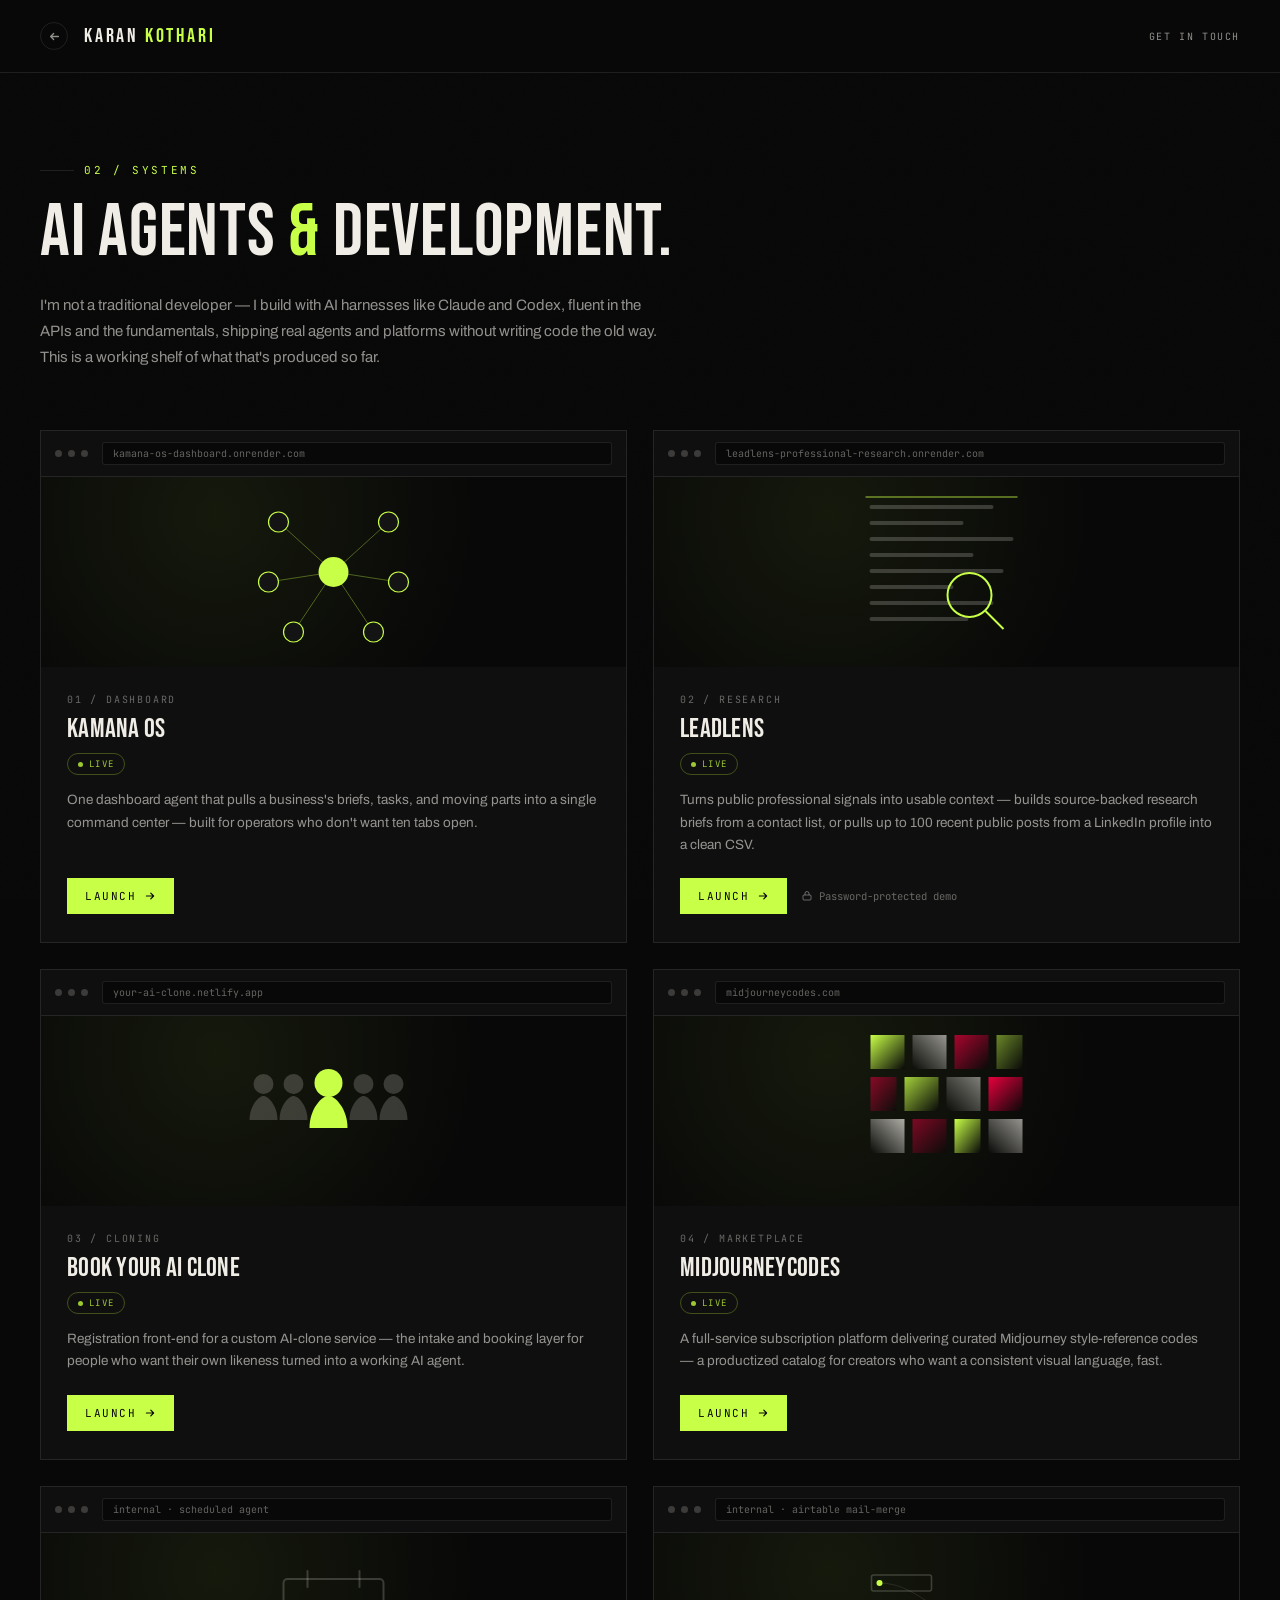
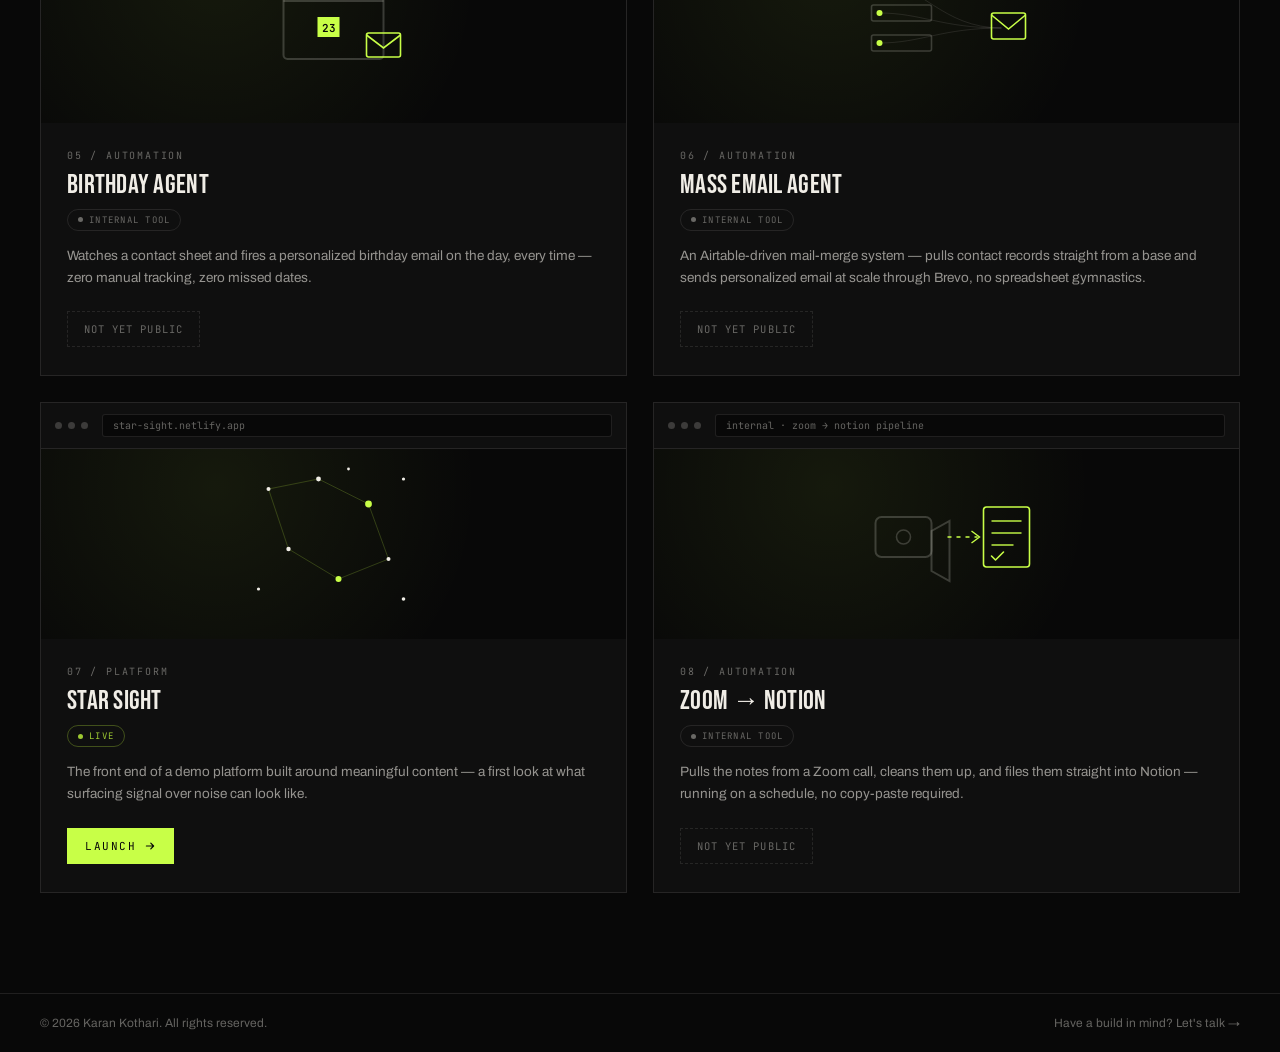
==== ai/index.html @ 86eae838 "Update site Aug 23 2026 20:18" ====
<!DOCTYPE html>
<html lang="en">
<head>
<meta charset="UTF-8" />
<meta name="viewport" content="width=device-width, initial-scale=1.0" />
<title>AI Agents &amp; Development — Karan Kothari</title>
<meta name="description" content="Agents, automations, and platforms built with AI harnesses — Kamana, LeadLens, Star Sight, and more." />
<link rel="preconnect" href="https://fonts.googleapis.com" />
<link rel="preconnect" href="https://fonts.gstatic.com" crossorigin />
<link href="https://fonts.googleapis.com/css2?family=Bebas+Neue&family=Archivo:ital,wght@0,300;0,400;0,500;0,600;0,700;0,900;1,300&family=JetBrains+Mono:wght@400;500&display=swap" rel="stylesheet" />
<style>
  *, *::before, *::after { margin: 0; padding: 0; box-sizing: border-box; }
  :root {
    --black: #080808; --black-2: #0f0f0f; --black-3: #141414;
    --lime: #C8FF47; --lime-dk: #9DC832; --red: #E8003D;
    --white: #F0EDE6; --white-60: rgba(240,237,230,0.60); --white-40: rgba(240,237,230,0.40);
    --white-20: rgba(240,237,230,0.20); --border: rgba(240,237,230,0.10);
    --disp: 'Bebas Neue', sans-serif; --body: 'Archivo', sans-serif; --mono: 'JetBrains Mono', monospace;
  }
  html { background: var(--black); scroll-behavior: smooth; overflow-x: hidden; }
  body { background: var(--black); color: var(--white); font-family: var(--body); }
  body::before {
    content: ''; position: fixed; inset: 0; z-index: 1; pointer-events: none;
    opacity: .025; mix-blend-mode: overlay;
    background-image: url("data:image/svg+xml,%3Csvg xmlns='http://www.w3.org/2000/svg' width='300' height='300'%3E%3Cfilter id='n'%3E%3CfeTurbulence type='fractalNoise' baseFrequency='0.75' numOctaves='4' stitchTiles='stitch'/%3E%3C/filter%3E%3Crect width='300' height='300' filter='url(%23n)'/%3E%3C/svg%3E");
    background-size: 200px 200px;
  }

  /* ── HEADER ─────────────────────────────────── */
  header {
    position: sticky; top: 0; z-index: 50;
    display: flex; align-items: center; justify-content: space-between;
    padding: 22px 40px; border-bottom: 1px solid var(--border);
    background: rgba(8,8,8,.88); backdrop-filter: blur(16px);
  }
  .nav-brand-group { display: flex; align-items: center; gap: 16px; }
  .nav-back {
    display: flex; align-items: center; justify-content: center;
    width: 28px; height: 28px; border-radius: 50%;
    color: var(--white-60); border: 1px solid var(--border);
    text-decoration: none; transition: color .2s, border-color .2s;
  }
  .nav-back:hover { color: var(--lime); border-color: var(--lime); }
  .logo { font-family: var(--disp); font-size: 20px; letter-spacing: .14em; color: var(--white); text-decoration: none; }
  .logo span { color: var(--lime); }
  .hdr-cta {
    font-family: var(--mono); font-size: 10px; letter-spacing: .16em; text-transform: uppercase;
    color: var(--white-60); text-decoration: none; transition: color .2s;
  }
  .hdr-cta:hover { color: var(--lime); }

  /* ── PAGE HERO ──────────────────────────────── */
  .page-hero { position: relative; z-index: 5; padding: 90px 40px 60px; max-width: 900px; }
  .eyebrow {
    font-family: var(--mono); font-size: 11px; letter-spacing: .24em; text-transform: uppercase;
    color: var(--lime); margin-bottom: 20px; display: flex; align-items: center; gap: 10px;
  }
  .eyebrow::before { content: ''; width: 34px; height: 1px; background: var(--border); }
  .page-hero h1 {
    font-family: var(--disp); font-weight: 400;
    font-size: clamp(38px, 6vw, 74px); letter-spacing: .01em; line-height: .98; margin-bottom: 22px;
  }
  .page-hero h1 span { color: var(--lime); }
  .page-hero p { font-size: 15px; line-height: 1.75; color: var(--white-60); max-width: 620px; }

  /* ── GRID ───────────────────────────────────── */
  .grid-wrap { position: relative; z-index: 5; padding: 0 40px 100px; }
  .grid {
    display: grid; grid-template-columns: repeat(2, 1fr); gap: 26px;
    max-width: 1280px; margin: 0 auto;
  }
  @media (max-width: 900px) { .grid { grid-template-columns: 1fr; } .page-hero, .grid-wrap { padding-left: 22px; padding-right: 22px; } header { padding: 20px 22px; } }

  .card {
    background: var(--black-2); border: 1px solid var(--border);
    display: flex; flex-direction: column;
    transition: border-color .3s ease, transform .3s ease;
  }
  .card:hover { border-color: rgba(200,255,71,.35); transform: translateY(-3px); }

  /* device frame */
  .frame-bar {
    display: flex; align-items: center; gap: 14px;
    padding: 11px 14px; border-bottom: 1px solid var(--border);
  }
  .frame-dots { display: flex; gap: 6px; }
  .frame-dots span { width: 7px; height: 7px; border-radius: 50%; background: var(--white-20); }
  .frame-url {
    flex: 1; font-family: var(--mono); font-size: 10px; color: var(--white-40);
    background: var(--black); border: 1px solid var(--border); border-radius: 3px;
    padding: 4px 10px; overflow: hidden; text-overflow: ellipsis; white-space: nowrap;
  }
  .demo {
    position: relative; height: 190px; overflow: hidden;
    background: radial-gradient(circle at 30% 20%, rgba(200,255,71,.07), transparent 60%), var(--black);
  }
  .demo svg { position: absolute; inset: 0; width: 100%; height: 100%; }

  .card-body { padding: 26px 26px 28px; display: flex; flex-direction: column; flex: 1; }
  .card-idx { font-family: var(--mono); font-size: 10px; letter-spacing: .18em; color: var(--white-40); margin-bottom: 10px; }
  .card-title { font-family: var(--disp); font-size: 27px; letter-spacing: .01em; margin-bottom: 10px; line-height: 1; }
  .card-tag {
    display: inline-flex; align-items: center; gap: 6px;
    font-family: var(--mono); font-size: 9px; letter-spacing: .14em; text-transform: uppercase;
    color: var(--lime-dk); border: 1px solid rgba(157,200,50,.35); border-radius: 20px;
    padding: 4px 10px; margin-bottom: 14px; width: fit-content;
  }
  .card-tag.internal { color: var(--white-40); border-color: var(--border); }
  .card-tag .dot { width: 5px; height: 5px; border-radius: 50%; background: currentColor; }
  .card-desc { font-size: 13.5px; line-height: 1.65; color: var(--white-60); margin-bottom: 22px; flex: 1; }
  .card-actions { display: flex; align-items: center; gap: 14px; margin-top: auto; }
  .btn-launch {
    display: inline-flex; align-items: center; gap: 8px;
    font-family: var(--mono); font-size: 11px; letter-spacing: .14em; text-transform: uppercase;
    color: var(--black); background: var(--lime); text-decoration: none;
    padding: 11px 18px; transition: background .2s, transform .2s;
  }
  .btn-launch:hover { background: var(--white); transform: translateX(2px); }
  .btn-launch svg { width: 12px; height: 12px; }
  .note-lock {
    font-family: var(--mono); font-size: 10.5px; color: var(--white-40);
    display: flex; align-items: center; gap: 6px;
  }
  .note-lock svg { width: 12px; height: 12px; flex-shrink: 0; }
  .btn-soon {
    font-family: var(--mono); font-size: 10.5px; letter-spacing: .1em; text-transform: uppercase;
    color: var(--white-40); border: 1px dashed var(--border); padding: 10px 16px;
  }

  /* ── DEMO VISUALS ───────────────────────────── */
  /* 1. Kamana — hub & spoke */
  .k-line { stroke: rgba(200,255,71,.35); stroke-width: 1; }
  .k-node { fill: var(--black-3); stroke: var(--lime); stroke-width: 1.2; }
  .k-core { fill: var(--lime); }
  .k-pulse { fill: none; stroke: var(--lime); stroke-width: 1; opacity: 0; transform-origin: 95px 95px; animation: kpulse 2.6s ease-out infinite; }
  .k-pulse:nth-child(2) { animation-delay: .9s; }
  @keyframes kpulse { 0% { opacity: .6; transform: scale(.3);} 100% { opacity: 0; transform: scale(2.2);} }

  /* 2. LeadLens — scan */
  .l-row { stroke: var(--white-20); stroke-width: 4; stroke-linecap: round; }
  .l-scan { stroke: var(--lime); stroke-width: 1; opacity: .8; animation: lscan 2.4s ease-in-out infinite; }
  @keyframes lscan { 0%,100% { transform: translateY(0); } 50% { transform: translateY(150px); } }
  .l-glass { fill: none; stroke: var(--lime); stroke-width: 2; animation: lfloat 3s ease-in-out infinite; }
  @keyframes lfloat { 0%,100% { transform: translate(0,0); } 50% { transform: translate(6px,10px); } }

  /* 3. AI Clone — duplicating silhouettes */
  .c-figure { fill: var(--white-20); animation: cfade 3.2s ease-in-out infinite; }
  .c-figure.main { fill: var(--lime); animation: none; }
  .c-figure:nth-child(2) { animation-delay: .3s; } .c-figure:nth-child(3) { animation-delay: .6s; }
  .c-figure:nth-child(5) { animation-delay: .9s; } .c-figure:nth-child(6) { animation-delay: 1.2s; }
  @keyframes cfade { 0%,100% { opacity: .18; } 50% { opacity: .55; } }

  /* 4. MidjourneyCodes — swatch grid */
  .m-sw { animation: mshift 4s ease-in-out infinite; }
  .m-sw:nth-child(odd) { animation-delay: .5s; }
  .m-sw:nth-child(3n) { animation-delay: 1s; }
  @keyframes mshift { 0%,100% { opacity: .55; } 50% { opacity: 1; } }

  /* 5. Birthday — calendar + burst */
  .b-ring { fill: none; stroke: var(--lime); stroke-width: 1; opacity: 0; animation: bburst 2.4s ease-out infinite; transform-origin: 95px 78px; }
  @keyframes bburst { 0% { opacity: .8; transform: scale(.2);} 100% { opacity: 0; transform: scale(2.6);} }
  .b-env { animation: benv 2.4s ease-in-out infinite; }
  @keyframes benv { 0%,60%,100% { transform: translateY(0); opacity: .9; } 80% { transform: translateY(-14px); opacity: 1; } }

  /* 6. Mass email — merge flow */
  .e-dot { fill: var(--lime); animation: edot 1.8s ease-in-out infinite; }
  .e-dot.d2 { animation-delay: .3s; } .e-dot.d3 { animation-delay: .6s; }
  @keyframes edot { 0%, 100% { opacity: .25; r: 3; } 50% { opacity: 1; r: 4; } }

  /* 7. Star Sight — constellation */
  .s-star { fill: var(--white); animation: stwinkle 3s ease-in-out infinite; }
  .s-star.big { fill: var(--lime); animation-duration: 2.2s; }
  @keyframes stwinkle { 0%,100% { opacity: .3; } 50% { opacity: 1; } }
  .s-link { stroke: rgba(200,255,71,.25); stroke-width: .8; }

  /* 8. Zoom-Notion — transform arrow */
  .z-pulse { animation: zpulse 2s ease-in-out infinite; }
  @keyframes zpulse { 0%,100% { opacity: .5; } 50% { opacity: 1; } }
  .z-dash { stroke: var(--lime); stroke-width: 1.4; stroke-dasharray: 4 5; animation: zdash 1.4s linear infinite; }
  @keyframes zdash { to { stroke-dashoffset: -18; } }

  footer {
    position: relative; z-index: 5; border-top: 1px solid var(--border);
    padding: 22px 40px; display: flex; align-items: center; justify-content: space-between;
    font-size: 12px; color: var(--white-40);
  }
  @media (max-width: 600px) { footer { flex-direction: column; gap: 10px; text-align: center; padding: 20px 22px; } }
</style>
</head>
<body>

<header>
  <div class="nav-brand-group">
    <a href="/" class="nav-back" aria-label="Back to karankothari.com">
      <svg width="13" height="13" viewBox="0 0 15 15" fill="none"><path d="M12 7.5H3M3 7.5L6.5 4M3 7.5L6.5 11" stroke="currentColor" stroke-width="1.5" stroke-linecap="round" stroke-linejoin="round"/></svg>
    </a>
    <a href="/" class="logo">KARAN<span> KOTHARI</span></a>
  </div>
  <a href="https://calendly.com/karan-kathori" target="_blank" class="hdr-cta">Get In Touch</a>
</header>

<section class="page-hero">
  <div class="eyebrow">02 / Systems</div>
  <h1>AI Agents <span>&amp;</span> Development.</h1>
  <p>I'm not a traditional developer — I build with AI harnesses like Claude and Codex, fluent in the APIs and the fundamentals, shipping real agents and platforms without writing code the old way. This is a working shelf of what that's produced so far.</p>
</section>

<div class="grid-wrap">
  <div class="grid">

    <!-- 1. Kamana Dashboard -->
    <div class="card">
      <div class="frame-bar"><div class="frame-dots"><span></span><span></span><span></span></div><div class="frame-url">kamana-os-dashboard.onrender.com</div></div>
      <div class="demo">
        <svg viewBox="0 0 190 190">
          <circle class="k-pulse" cx="95" cy="95" r="10"/><circle class="k-pulse" cx="95" cy="95" r="10"/>
          <g class="k-line">
            <line x1="95" y1="95" x2="40" y2="45"/><line x1="95" y1="95" x2="150" y2="45"/>
            <line x1="95" y1="95" x2="30" y2="105"/><line x1="95" y1="95" x2="160" y2="105"/>
            <line x1="95" y1="95" x2="55" y2="155"/><line x1="95" y1="95" x2="135" y2="155"/>
          </g>
          <circle class="k-node" cx="40" cy="45" r="10"/><circle class="k-node" cx="150" cy="45" r="10"/>
          <circle class="k-node" cx="30" cy="105" r="10"/><circle class="k-node" cx="160" cy="105" r="10"/>
          <circle class="k-node" cx="55" cy="155" r="10"/><circle class="k-node" cx="135" cy="155" r="10"/>
          <circle class="k-core" cx="95" cy="95" r="15"/>
        </svg>
      </div>
      <div class="card-body">
        <div class="card-idx">01 / DASHBOARD</div>
        <div class="card-title">Kamana OS</div>
        <div class="card-tag"><span class="dot"></span>Live</div>
        <p class="card-desc">One dashboard agent that pulls a business's briefs, tasks, and moving parts into a single command center — built for operators who don't want ten tabs open.</p>
        <div class="card-actions">
          <a href="https://kamana-os-dashboard.onrender.com/" target="_blank" rel="noopener" class="btn-launch">Launch <svg viewBox="0 0 15 15" fill="none"><path d="M3 7.5H12M12 7.5L8.5 4M12 7.5L8.5 11" stroke="currentColor" stroke-width="1.5" stroke-linecap="round" stroke-linejoin="round"/></svg></a>
        </div>
      </div>
    </div>

    <!-- 2. LeadLens -->
    <div class="card">
      <div class="frame-bar"><div class="frame-dots"><span></span><span></span><span></span></div><div class="frame-url">leadlens-professional-research.onrender.com</div></div>
      <div class="demo">
        <svg viewBox="0 0 190 190">
          <g transform="translate(20,20)">
            <line class="l-row" x1="0" y1="10" x2="120" y2="10"/><line class="l-row" x1="0" y1="26" x2="90" y2="26"/>
            <line class="l-row" x1="0" y1="42" x2="140" y2="42"/><line class="l-row" x1="0" y1="58" x2="100" y2="58"/>
            <line class="l-row" x1="0" y1="74" x2="130" y2="74"/><line class="l-row" x1="0" y1="90" x2="80" y2="90"/>
            <line class="l-row" x1="0" y1="106" x2="120" y2="106"/><line class="l-row" x1="0" y1="122" x2="95" y2="122"/>
            <line class="l-scan" x1="-6" y1="0" x2="146" y2="0" stroke-width="1.5"/>
          </g>
          <g class="l-glass" transform="translate(118,118)"><circle cx="0" cy="0" r="22"/><line x1="16" y1="16" x2="34" y2="34"/></g>
        </svg>
      </div>
      <div class="card-body">
        <div class="card-idx">02 / RESEARCH</div>
        <div class="card-title">LeadLens</div>
        <div class="card-tag"><span class="dot"></span>Live</div>
        <p class="card-desc">Turns public professional signals into usable context — builds source-backed research briefs from a contact list, or pulls up to 100 recent public posts from a LinkedIn profile into a clean CSV.</p>
        <div class="card-actions">
          <a href="https://leadlens-professional-research.onrender.com/" target="_blank" rel="noopener" class="btn-launch">Launch <svg viewBox="0 0 15 15" fill="none"><path d="M3 7.5H12M12 7.5L8.5 4M12 7.5L8.5 11" stroke="currentColor" stroke-width="1.5" stroke-linecap="round" stroke-linejoin="round"/></svg></a>
          <span class="note-lock"><svg viewBox="0 0 24 24" fill="none" stroke="currentColor" stroke-width="2"><rect x="4" y="10" width="16" height="10" rx="2"/><path d="M8 10V7a4 4 0 018 0v3"/></svg>Password-protected demo</span>
        </div>
      </div>
    </div>

    <!-- 3. AI Clone -->
    <div class="card">
      <div class="frame-bar"><div class="frame-dots"><span></span><span></span><span></span></div><div class="frame-url">your-ai-clone.netlify.app</div></div>
      <div class="demo">
        <svg viewBox="0 0 190 190">
          <g transform="translate(0,58)">
            <g class="c-figure" transform="translate(15,0)"><circle cx="10" cy="10" r="10"/><path d="M-4 46c0-14 9-24 14-24s14 10 14 24z"/></g>
            <g class="c-figure" transform="translate(45,0)"><circle cx="10" cy="10" r="10"/><path d="M-4 46c0-14 9-24 14-24s14 10 14 24z"/></g>
            <g class="c-figure main" transform="translate(75,-6)"><circle cx="15" cy="15" r="14"/><path d="M-4 60c0-19 12-32 19-32s19 13 19 32z"/></g>
            <g class="c-figure" transform="translate(115,0)"><circle cx="10" cy="10" r="10"/><path d="M-4 46c0-14 9-24 14-24s14 10 14 24z"/></g>
            <g class="c-figure" transform="translate(145,0)"><circle cx="10" cy="10" r="10"/><path d="M-4 46c0-14 9-24 14-24s14 10 14 24z"/></g>
          </g>
        </svg>
      </div>
      <div class="card-body">
        <div class="card-idx">03 / CLONING</div>
        <div class="card-title">Book Your AI Clone</div>
        <div class="card-tag"><span class="dot"></span>Live</div>
        <p class="card-desc">Registration front-end for a custom AI-clone service — the intake and booking layer for people who want their own likeness turned into a working AI agent.</p>
        <div class="card-actions">
          <a href="https://your-ai-clone.netlify.app/" target="_blank" rel="noopener" class="btn-launch">Launch <svg viewBox="0 0 15 15" fill="none"><path d="M3 7.5H12M12 7.5L8.5 4M12 7.5L8.5 11" stroke="currentColor" stroke-width="1.5" stroke-linecap="round" stroke-linejoin="round"/></svg></a>
        </div>
      </div>
    </div>

    <!-- 4. MidjourneyCodes -->
    <div class="card">
      <div class="frame-bar"><div class="frame-dots"><span></span><span></span><span></span></div><div class="frame-url">midjourneycodes.com</div></div>
      <div class="demo">
        <svg viewBox="0 0 190 190">
          <g transform="translate(19,19)">
            <defs>
              <linearGradient id="g1" x1="0" y1="0" x2="1" y2="1"><stop offset="0" stop-color="#C8FF47"/><stop offset="1" stop-color="#080808"/></linearGradient>
              <linearGradient id="g2" x1="0" y1="0" x2="1" y2="1"><stop offset="0" stop-color="#E8003D"/><stop offset="1" stop-color="#080808"/></linearGradient>
              <linearGradient id="g3" x1="1" y1="0" x2="0" y2="1"><stop offset="0" stop-color="#F0EDE6"/><stop offset="1" stop-color="#080808"/></linearGradient>
            </defs>
            <rect class="m-sw" x="0" y="0" width="34" height="34" fill="url(#g1)"/><rect class="m-sw" x="42" y="0" width="34" height="34" fill="url(#g3)" opacity=".6"/><rect class="m-sw" x="84" y="0" width="34" height="34" fill="url(#g2)" opacity=".7"/><rect class="m-sw" x="126" y="0" width="26" height="34" fill="url(#g1)" opacity=".5"/>
            <rect class="m-sw" x="0" y="42" width="26" height="34" fill="url(#g2)" opacity=".55"/><rect class="m-sw" x="34" y="42" width="34" height="34" fill="url(#g1)" opacity=".8"/><rect class="m-sw" x="76" y="42" width="34" height="34" fill="url(#g3)" opacity=".5"/><rect class="m-sw" x="118" y="42" width="34" height="34" fill="url(#g2)"/>
            <rect class="m-sw" x="0" y="84" width="34" height="34" fill="url(#g3)" opacity=".7"/><rect class="m-sw" x="42" y="84" width="34" height="34" fill="url(#g2)" opacity=".5"/><rect class="m-sw" x="84" y="84" width="26" height="34" fill="url(#g1)"/><rect class="m-sw" x="118" y="84" width="34" height="34" fill="url(#g3)" opacity=".6"/>
          </g>
        </svg>
      </div>
      <div class="card-body">
        <div class="card-idx">04 / MARKETPLACE</div>
        <div class="card-title">MidjourneyCodes</div>
        <div class="card-tag"><span class="dot"></span>Live</div>
        <p class="card-desc">A full-service subscription platform delivering curated Midjourney style-reference codes — a productized catalog for creators who want a consistent visual language, fast.</p>
        <div class="card-actions">
          <a href="https://midjourneycodes.com/" target="_blank" rel="noopener" class="btn-launch">Launch <svg viewBox="0 0 15 15" fill="none"><path d="M3 7.5H12M12 7.5L8.5 4M12 7.5L8.5 11" stroke="currentColor" stroke-width="1.5" stroke-linecap="round" stroke-linejoin="round"/></svg></a>
        </div>
      </div>
    </div>

    <!-- 5. Birthday Agent -->
    <div class="card">
      <div class="frame-bar"><div class="frame-dots"><span></span><span></span><span></span></div><div class="frame-url">internal · scheduled agent</div></div>
      <div class="demo">
        <svg viewBox="0 0 190 190">
          <circle class="b-ring" cx="95" cy="78" r="10"/>
          <g transform="translate(45,38)">
            <rect x="0" y="8" width="100" height="80" rx="4" fill="none" stroke="var(--white-20)" stroke-width="2"/>
            <line x1="0" y1="30" x2="100" y2="30" stroke="var(--white-20)" stroke-width="2"/>
            <line x1="24" y1="0" x2="24" y2="16" stroke="var(--white-20)" stroke-width="2" stroke-linecap="round"/>
            <line x1="76" y1="0" x2="76" y2="16" stroke="var(--white-20)" stroke-width="2" stroke-linecap="round"/>
            <rect x="34" y="46" width="22" height="20" fill="var(--lime)"/>
            <text x="45" y="61" font-family="JetBrains Mono" font-size="11" fill="#080808" text-anchor="middle" font-weight="600">23</text>
          </g>
          <g class="b-env" transform="translate(128,100)">
            <rect x="0" y="0" width="34" height="24" rx="2" fill="none" stroke="var(--lime)" stroke-width="1.6"/>
            <path d="M0 2L17 15L34 2" fill="none" stroke="var(--lime)" stroke-width="1.6"/>
          </g>
        </svg>
      </div>
      <div class="card-body">
        <div class="card-idx">05 / AUTOMATION</div>
        <div class="card-title">Birthday Agent</div>
        <div class="card-tag internal"><span class="dot"></span>Internal Tool</div>
        <p class="card-desc">Watches a contact sheet and fires a personalized birthday email on the day, every time — zero manual tracking, zero missed dates.</p>
        <div class="card-actions"><span class="btn-soon">Not yet public</span></div>
      </div>
    </div>

    <!-- 6. Mass Email Agent -->
    <div class="card">
      <div class="frame-bar"><div class="frame-dots"><span></span><span></span><span></span></div><div class="frame-url">internal · airtable mail-merge</div></div>
      <div class="demo">
        <svg viewBox="0 0 190 190">
          <defs>
            <path id="epath1" d="M28,50 C70,50 90,95 150,95" fill="none"/>
            <path id="epath2" d="M28,80 C70,80 90,95 150,95" fill="none"/>
            <path id="epath3" d="M28,110 C70,110 90,95 150,95" fill="none"/>
          </defs>
          <g transform="translate(0,0)">
            <rect x="20" y="42" width="60" height="16" rx="2" fill="none" stroke="var(--white-20)" stroke-width="1.6"/>
            <rect x="20" y="72" width="60" height="16" rx="2" fill="none" stroke="var(--white-20)" stroke-width="1.6"/>
            <rect x="20" y="102" width="60" height="16" rx="2" fill="none" stroke="var(--white-20)" stroke-width="1.6"/>
          </g>
          <path d="M28,50 C70,50 90,95 150,95" fill="none" stroke="var(--border)" stroke-width="1"/>
          <path d="M28,80 C70,80 90,95 150,95" fill="none" stroke="var(--border)" stroke-width="1"/>
          <path d="M28,110 C70,110 90,95 150,95" fill="none" stroke="var(--border)" stroke-width="1"/>
          <circle class="e-dot d1" r="3" cx="28" cy="50"/>
          <circle class="e-dot d2" r="3" cx="28" cy="80"/>
          <circle class="e-dot d3" r="3" cx="28" cy="110"/>
          <g transform="translate(140,80)">
            <rect x="0" y="0" width="34" height="26" rx="2" fill="none" stroke="var(--lime)" stroke-width="1.6"/>
            <path d="M0 2L17 16L34 2" fill="none" stroke="var(--lime)" stroke-width="1.6"/>
          </g>
        </svg>
      </div>
      <div class="card-body">
        <div class="card-idx">06 / AUTOMATION</div>
        <div class="card-title">Mass Email Agent</div>
        <div class="card-tag internal"><span class="dot"></span>Internal Tool</div>
        <p class="card-desc">An Airtable-driven mail-merge system — pulls contact records straight from a base and sends personalized email at scale through Brevo, no spreadsheet gymnastics.</p>
        <div class="card-actions"><span class="btn-soon">Not yet public</span></div>
      </div>
    </div>

    <!-- 7. Star Sight -->
    <div class="card">
      <div class="frame-bar"><div class="frame-dots"><span></span><span></span><span></span></div><div class="frame-url">star-sight.netlify.app</div></div>
      <div class="demo">
        <svg viewBox="0 0 190 190">
          <g class="s-link">
            <line x1="30" y1="40" x2="80" y2="30"/><line x1="80" y1="30" x2="130" y2="55"/>
            <line x1="130" y1="55" x2="150" y2="110"/><line x1="30" y1="40" x2="50" y2="100"/>
            <line x1="50" y1="100" x2="100" y2="130"/><line x1="100" y1="130" x2="150" y2="110"/>
          </g>
          <circle class="s-star" cx="30" cy="40" r="2"/><circle class="s-star" cx="80" cy="30" r="2.4"/>
          <circle class="s-star big" cx="130" cy="55" r="3.4"/><circle class="s-star" cx="150" cy="110" r="2"/>
          <circle class="s-star" cx="50" cy="100" r="2.2"/><circle class="s-star big" cx="100" cy="130" r="3"/>
          <circle class="s-star" cx="20" cy="140" r="1.6"/><circle class="s-star" cx="165" cy="30" r="1.6"/>
          <circle class="s-star" cx="110" cy="20" r="1.4"/><circle class="s-star" cx="165" cy="150" r="1.8"/>
        </svg>
      </div>
      <div class="card-body">
        <div class="card-idx">07 / PLATFORM</div>
        <div class="card-title">Star Sight</div>
        <div class="card-tag"><span class="dot"></span>Live</div>
        <p class="card-desc">The front end of a demo platform built around meaningful content — a first look at what surfacing signal over noise can look like.</p>
        <div class="card-actions">
          <a href="https://star-sight.netlify.app/" target="_blank" rel="noopener" class="btn-launch">Launch <svg viewBox="0 0 15 15" fill="none"><path d="M3 7.5H12M12 7.5L8.5 4M12 7.5L8.5 11" stroke="currentColor" stroke-width="1.5" stroke-linecap="round" stroke-linejoin="round"/></svg></a>
        </div>
      </div>
    </div>

    <!-- 8. Zoom-Notion Automation -->
    <div class="card">
      <div class="frame-bar"><div class="frame-dots"><span></span><span></span><span></span></div><div class="frame-url">internal · zoom → notion pipeline</div></div>
      <div class="demo">
        <svg viewBox="0 0 190 190">
          <g class="z-pulse" transform="translate(24,68)">
            <rect x="0" y="0" width="56" height="40" rx="6" fill="none" stroke="var(--white-20)" stroke-width="2"/>
            <path d="M56 14L74 4V64L56 54Z" fill="none" stroke="var(--white-20)" stroke-width="2"/>
            <circle cx="28" cy="20" r="7" fill="none" stroke="var(--white-20)" stroke-width="1.6"/>
          </g>
          <path class="z-dash" d="M96,88 H126" fill="none"/>
          <path d="M120,82 L128,88 L120,94" fill="none" stroke="var(--lime)" stroke-width="1.4"/>
          <g transform="translate(132,58)">
            <rect x="0" y="0" width="46" height="60" rx="3" fill="none" stroke="var(--lime)" stroke-width="1.6"/>
            <line x1="8" y1="14" x2="38" y2="14" stroke="var(--lime)" stroke-width="1.4"/>
            <line x1="8" y1="26" x2="38" y2="26" stroke="var(--lime)" stroke-width="1.4"/>
            <line x1="8" y1="38" x2="30" y2="38" stroke="var(--lime)" stroke-width="1.4"/>
            <path d="M8 49l4 4 8-8" fill="none" stroke="var(--lime)" stroke-width="1.6" stroke-linecap="round" stroke-linejoin="round"/>
          </g>
        </svg>
      </div>
      <div class="card-body">
        <div class="card-idx">08 / AUTOMATION</div>
        <div class="card-title">Zoom → Notion</div>
        <div class="card-tag internal"><span class="dot"></span>Internal Tool</div>
        <p class="card-desc">Pulls the notes from a Zoom call, cleans them up, and files them straight into Notion — running on a schedule, no copy-paste required.</p>
        <div class="card-actions"><span class="btn-soon">Not yet public</span></div>
      </div>
    </div>

  </div>
</div>

<footer>
  <span>© 2026 Karan Kothari. All rights reserved.</span>
  <a href="https://calendly.com/karan-kathori" target="_blank" style="color:var(--white-40);text-decoration:none;">Have a build in mind? Let's talk →</a>
</footer>

</body>
</html>
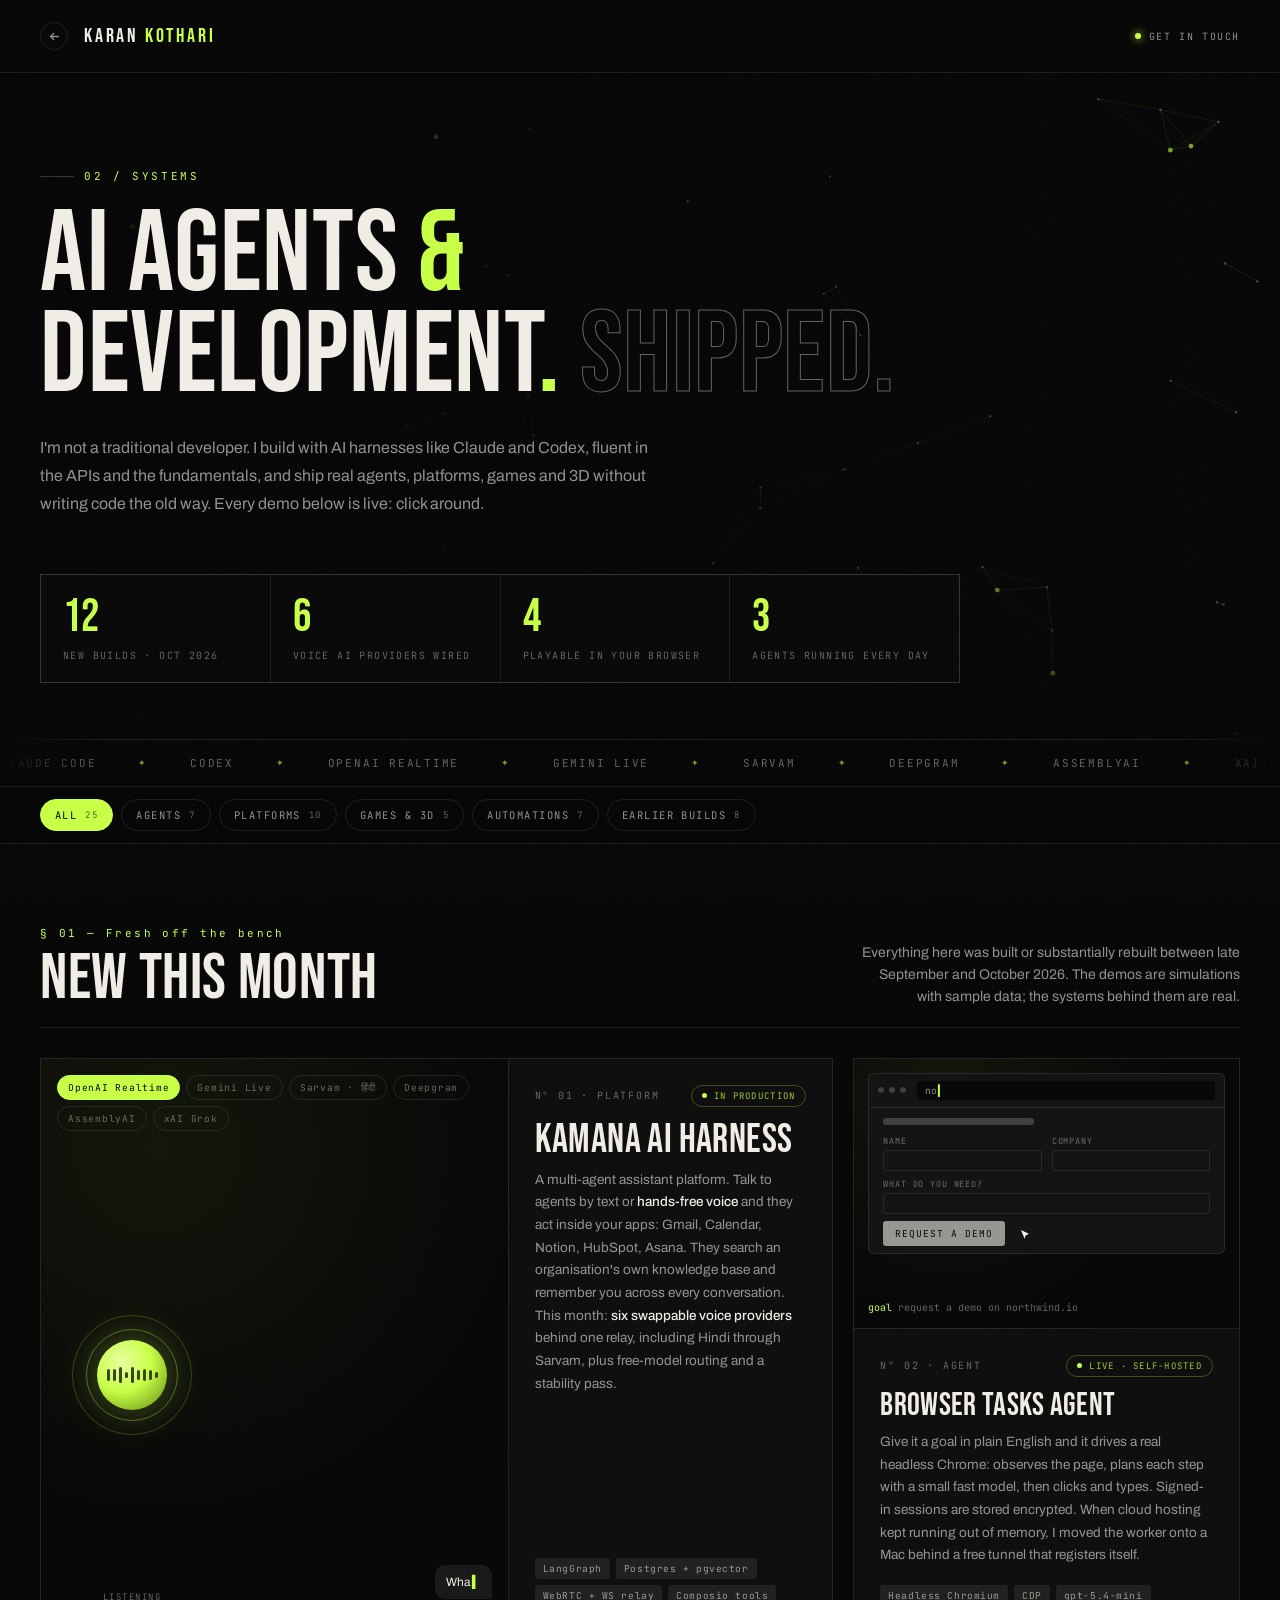
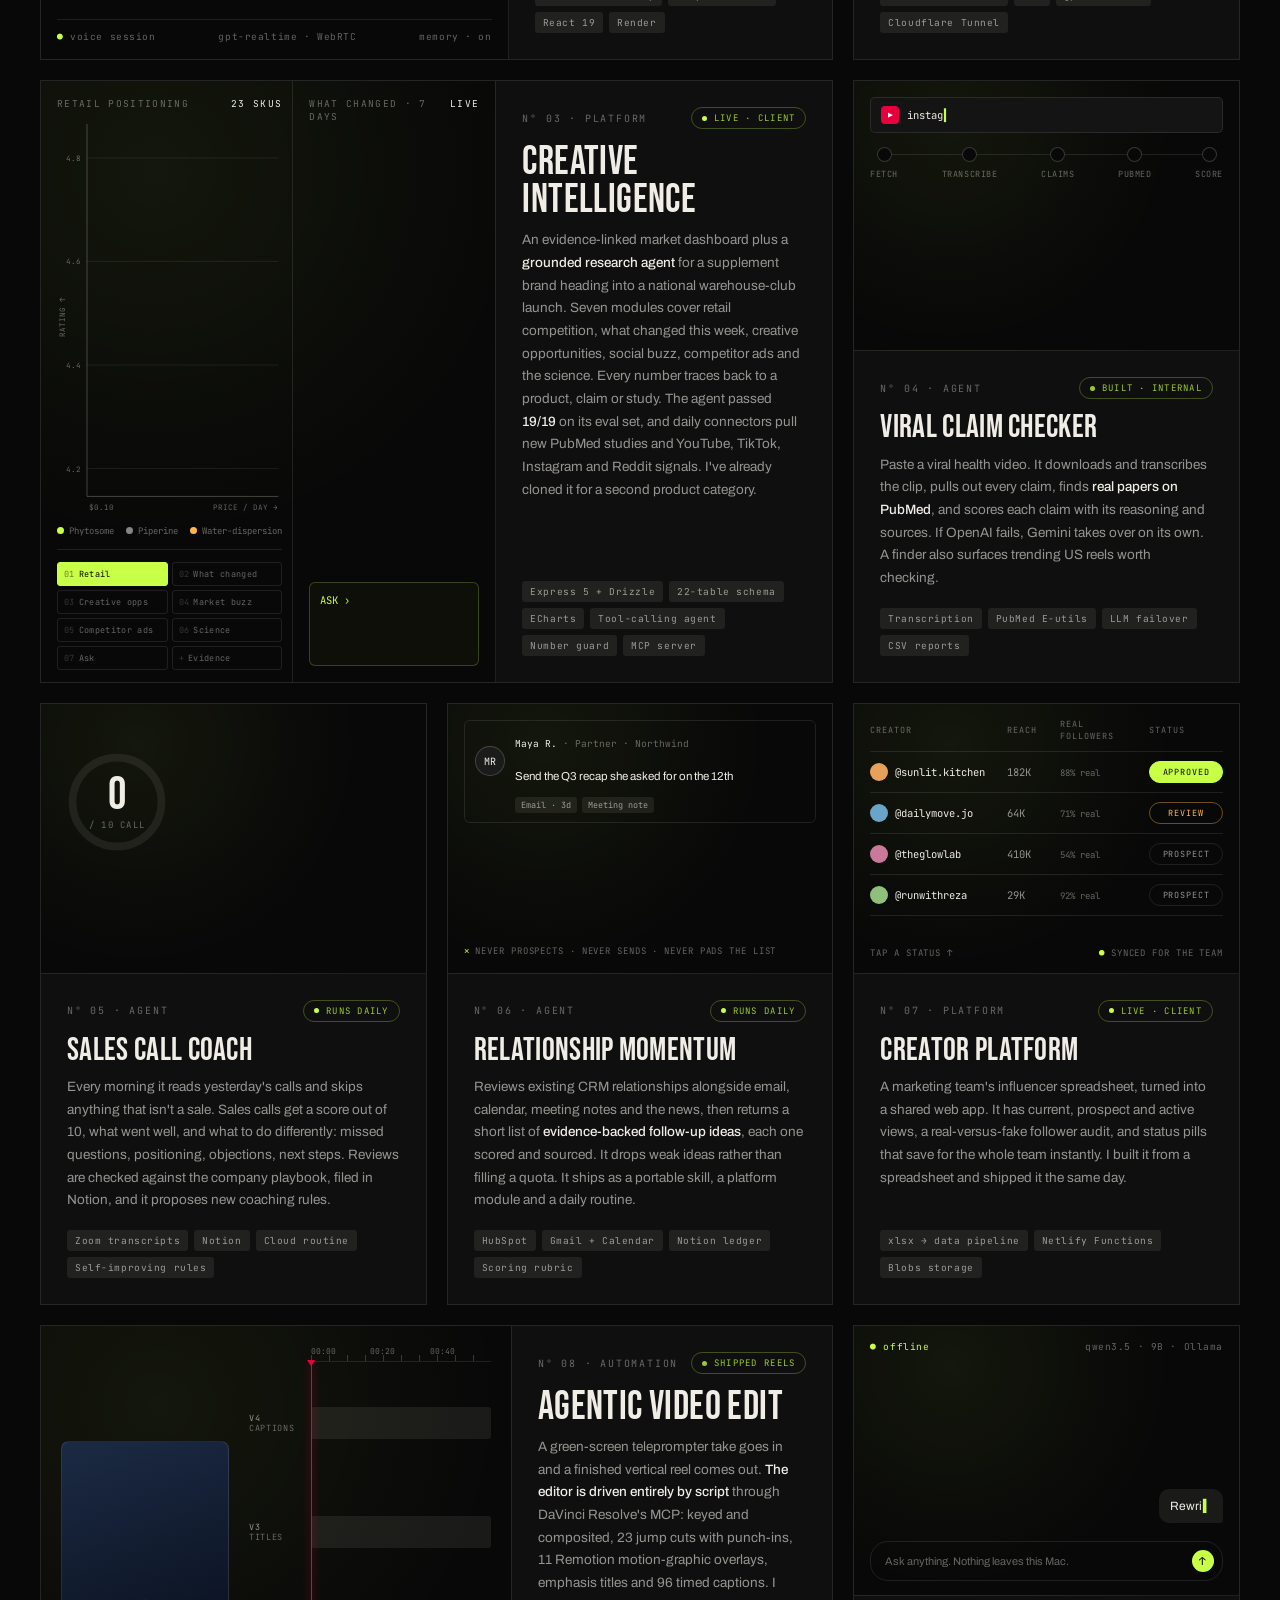
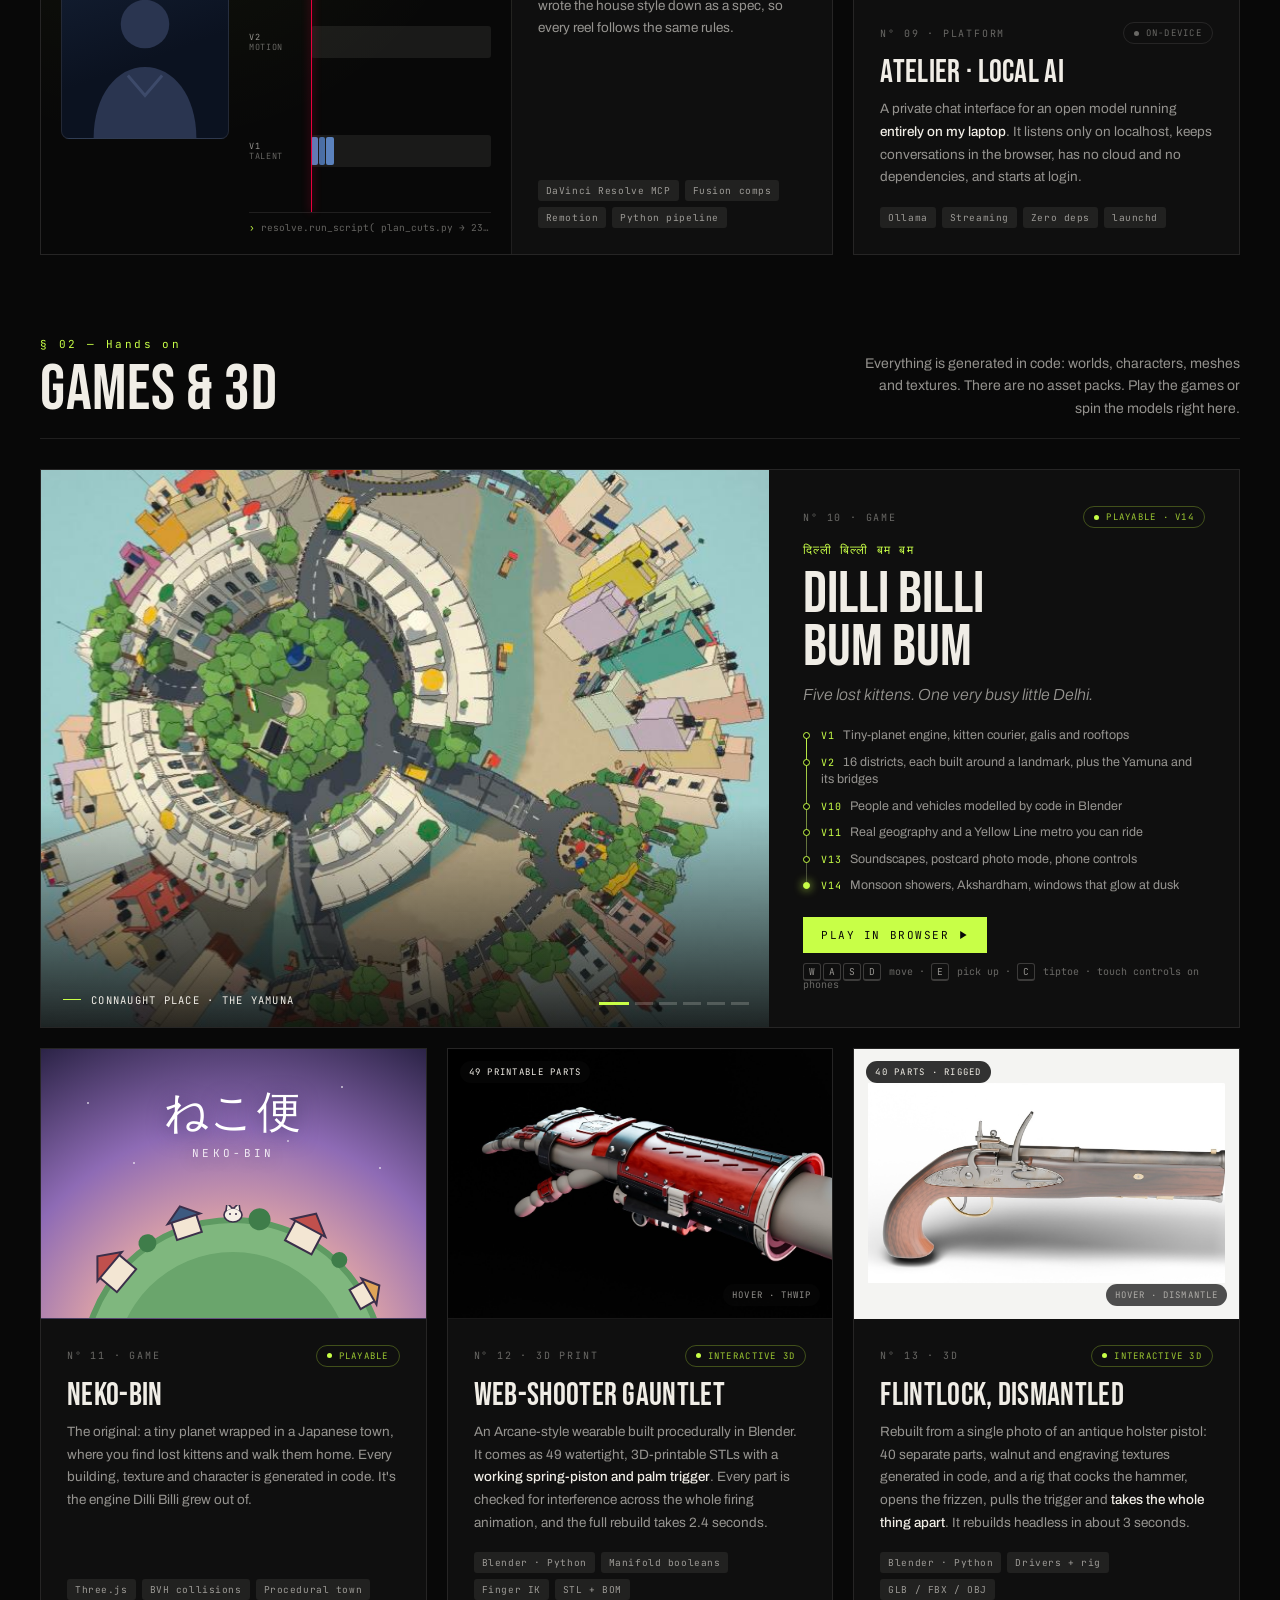
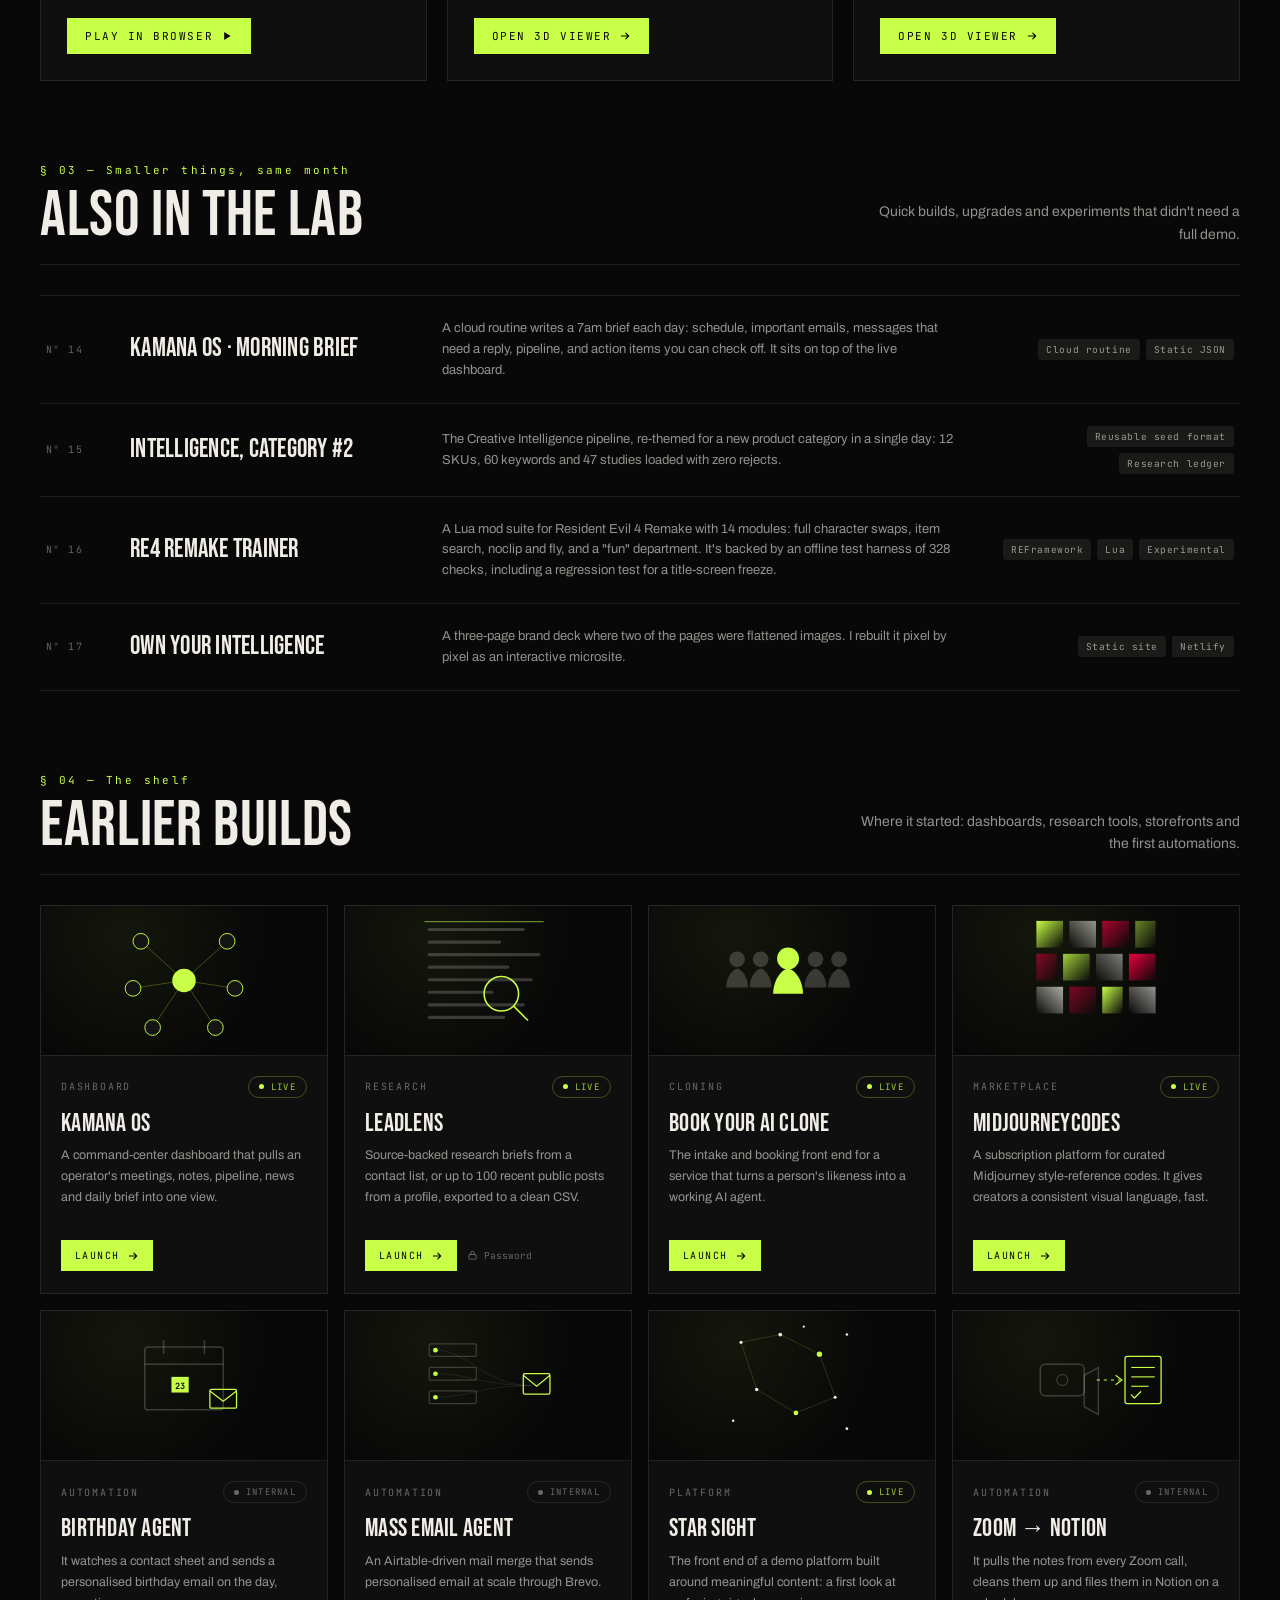
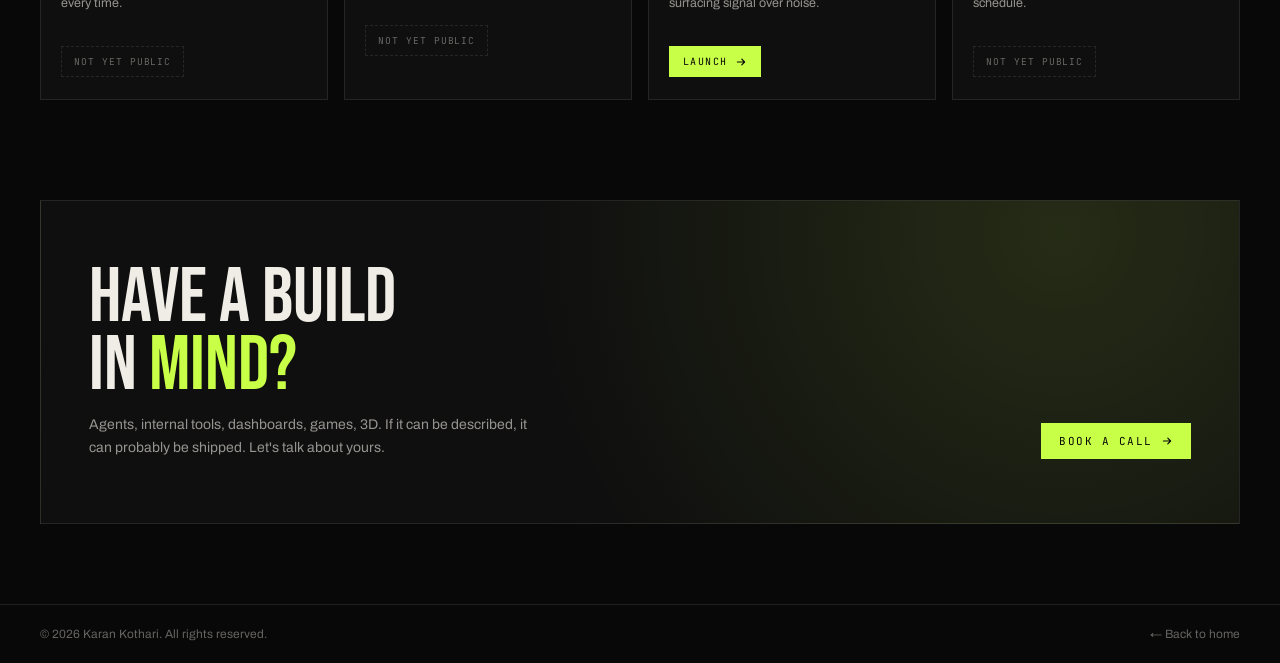
==== commit ccd20970: "Rebuild AI Agents page with October builds and live demos Adds nine interactive demo cards for the m" ====
--- a/ai/index.html
+++ b/ai/index.html
@@ -4,34 +4,38 @@
 <meta charset="UTF-8" />
 <meta name="viewport" content="width=device-width, initial-scale=1.0" />
 <title>AI Agents &amp; Development — Karan Kothari</title>
-<meta name="description" content="Agents, automations, and platforms built with AI harnesses — Kamana, LeadLens, Star Sight, and more." />
+<meta name="description" content="Agents, platforms, games and 3D built with AI harnesses: a multi-agent voice platform, research and claim-checking agents, sales coaching, playable browser games and printable 3D builds." />
 <link rel="preconnect" href="https://fonts.googleapis.com" />
 <link rel="preconnect" href="https://fonts.gstatic.com" crossorigin />
 <link href="https://fonts.googleapis.com/css2?family=Bebas+Neue&family=Archivo:ital,wght@0,300;0,400;0,500;0,600;0,700;0,900;1,300&family=JetBrains+Mono:wght@400;500&display=swap" rel="stylesheet" />
 <style>
   *, *::before, *::after { margin: 0; padding: 0; box-sizing: border-box; }
   :root {
-    --black: #080808; --black-2: #0f0f0f; --black-3: #141414;
-    --lime: #C8FF47; --lime-dk: #9DC832; --red: #E8003D;
+    --black: #080808; --black-2: #0f0f0f; --black-3: #141414; --black-4: #1b1b1b;
+    --lime: #C8FF47; --lime-dk: #9DC832; --lime-10: rgba(200,255,71,.10); --lime-20: rgba(200,255,71,.22);
+    --red: #E8003D; --amber: #FFB547;
     --white: #F0EDE6; --white-60: rgba(240,237,230,0.60); --white-40: rgba(240,237,230,0.40);
-    --white-20: rgba(240,237,230,0.20); --border: rgba(240,237,230,0.10);
+    --white-20: rgba(240,237,230,0.20); --white-08: rgba(240,237,230,0.08); --border: rgba(240,237,230,0.10);
     --disp: 'Bebas Neue', sans-serif; --body: 'Archivo', sans-serif; --mono: 'JetBrains Mono', monospace;
+    --ease: cubic-bezier(.2,.7,.2,1);
   }
   html { background: var(--black); scroll-behavior: smooth; overflow-x: hidden; }
-  body { background: var(--black); color: var(--white); font-family: var(--body); }
+  body { background: var(--black); color: var(--white); font-family: var(--body); overflow-x: hidden; }
   body::before {
     content: ''; position: fixed; inset: 0; z-index: 1; pointer-events: none;
     opacity: .025; mix-blend-mode: overlay;
     background-image: url("data:image/svg+xml,%3Csvg xmlns='http://www.w3.org/2000/svg' width='300' height='300'%3E%3Cfilter id='n'%3E%3CfeTurbulence type='fractalNoise' baseFrequency='0.75' numOctaves='4' stitchTiles='stitch'/%3E%3C/filter%3E%3Crect width='300' height='300' filter='url(%23n)'/%3E%3C/svg%3E");
     background-size: 200px 200px;
   }
+  a { color: inherit; }
+  button { font: inherit; color: inherit; background: none; border: 0; cursor: pointer; }
 
   /* ── HEADER ─────────────────────────────────── */
   header {
     position: sticky; top: 0; z-index: 50;
     display: flex; align-items: center; justify-content: space-between;
     padding: 22px 40px; border-bottom: 1px solid var(--border);
-    background: rgba(8,8,8,.88); backdrop-filter: blur(16px);
+    background: rgba(8,8,8,.88); backdrop-filter: blur(16px); -webkit-backdrop-filter: blur(16px);
   }
   .nav-brand-group { display: flex; align-items: center; gap: 16px; }
   .nav-back {
@@ -46,406 +50,1392 @@
   .hdr-cta {
     font-family: var(--mono); font-size: 10px; letter-spacing: .16em; text-transform: uppercase;
     color: var(--white-60); text-decoration: none; transition: color .2s;
+    display: flex; align-items: center; gap: 8px;
   }
   .hdr-cta:hover { color: var(--lime); }
-
-  /* ── PAGE HERO ──────────────────────────────── */
-  .page-hero { position: relative; z-index: 5; padding: 90px 40px 60px; max-width: 900px; }
+  .hdr-cta .dot { width: 6px; height: 6px; border-radius: 50%; background: var(--lime); box-shadow: 0 0 8px var(--lime); }
+
+  /* ── HERO ───────────────────────────────────── */
+  .hero { position: relative; z-index: 5; overflow: hidden; border-bottom: 1px solid var(--border); }
+  #mesh { position: absolute; inset: 0; width: 100%; height: 100%; opacity: .9; }
+  .hero::after {
+    content: ''; position: absolute; inset: 0; pointer-events: none;
+    background: linear-gradient(90deg, rgba(8,8,8,.96) 0%, rgba(8,8,8,.78) 45%, rgba(8,8,8,.25) 100%),
+                linear-gradient(0deg, rgba(8,8,8,1) 0%, transparent 30%);
+  }
+  .hero-inner { position: relative; z-index: 2; padding: 96px 40px 56px; max-width: 1360px; margin: 0 auto; }
   .eyebrow {
     font-family: var(--mono); font-size: 11px; letter-spacing: .24em; text-transform: uppercase;
-    color: var(--lime); margin-bottom: 20px; display: flex; align-items: center; gap: 10px;
-  }
-  .eyebrow::before { content: ''; width: 34px; height: 1px; background: var(--border); }
-  .page-hero h1 {
+    color: var(--lime); margin-bottom: 22px; display: flex; align-items: center; gap: 10px;
+  }
+  .eyebrow::before { content: ''; width: 34px; height: 1px; background: var(--white-20); }
+  .hero h1 {
     font-family: var(--disp); font-weight: 400;
-    font-size: clamp(38px, 6vw, 74px); letter-spacing: .01em; line-height: .98; margin-bottom: 22px;
-  }
-  .page-hero h1 span { color: var(--lime); }
-  .page-hero p { font-size: 15px; line-height: 1.75; color: var(--white-60); max-width: 620px; }
-
-  /* ── GRID ───────────────────────────────────── */
-  .grid-wrap { position: relative; z-index: 5; padding: 0 40px 100px; }
-  .grid {
-    display: grid; grid-template-columns: repeat(2, 1fr); gap: 26px;
-    max-width: 1280px; margin: 0 auto;
-  }
-  @media (max-width: 900px) { .grid { grid-template-columns: 1fr; } .page-hero, .grid-wrap { padding-left: 22px; padding-right: 22px; } header { padding: 20px 22px; } }
-
+    font-size: clamp(52px, 9vw, 132px); letter-spacing: .005em; line-height: .88; margin-bottom: 26px;
+    max-width: 980px;
+  }
+  .hero h1 span { color: var(--lime); }
+  .hero h1 .outline { color: transparent; -webkit-text-stroke: 1px var(--white-40); }
+  .hero p.lede { font-size: 16px; line-height: 1.75; color: var(--white-60); max-width: 620px; }
+  .stats { display: grid; grid-template-columns: repeat(4, minmax(0, 1fr)); gap: 1px; margin-top: 56px; max-width: 920px; background: var(--border); border: 1px solid var(--border); }
+  .stat { background: rgba(8,8,8,.86); padding: 20px 22px; backdrop-filter: blur(6px); }
+  .stat b { display: block; font-family: var(--disp); font-weight: 400; font-size: 46px; line-height: 1; color: var(--white); }
+  .stat b em { font-style: normal; color: var(--lime); }
+  .stat span { display: block; margin-top: 8px; font-family: var(--mono); font-size: 10px; letter-spacing: .14em; text-transform: uppercase; color: var(--white-40); }
+
+  .marquee { position: relative; z-index: 2; border-top: 1px solid var(--border); overflow: hidden; padding: 16px 0; mask-image: linear-gradient(90deg, transparent, #000 8%, #000 92%, transparent); -webkit-mask-image: linear-gradient(90deg, transparent, #000 8%, #000 92%, transparent); }
+  .marquee-track { display: flex; gap: 42px; width: max-content; animation: marq 48s linear infinite; }
+  .marquee span { font-family: var(--mono); font-size: 11px; letter-spacing: .16em; text-transform: uppercase; color: var(--white-40); white-space: nowrap; display: flex; align-items: center; gap: 42px; }
+  .marquee span::after { content: '✦'; color: var(--lime); opacity: .6; font-size: 9px; }
+  @keyframes marq { to { transform: translateX(-50%); } }
+
+  /* ── FILTER BAR ─────────────────────────────── */
+  .filters {
+    position: sticky; top: 73px; z-index: 40;
+    background: rgba(8,8,8,.9); backdrop-filter: blur(14px); -webkit-backdrop-filter: blur(14px);
+    border-bottom: 1px solid var(--border);
+  }
+  .filters-inner { max-width: 1360px; margin: 0 auto; padding: 12px 40px; display: flex; gap: 8px; overflow-x: auto; scrollbar-width: none; }
+  .filters-inner::-webkit-scrollbar { display: none; }
+  .fbtn {
+    flex-shrink: 0; font-family: var(--mono); font-size: 10.5px; letter-spacing: .14em; text-transform: uppercase;
+    color: var(--white-60); border: 1px solid var(--border); border-radius: 30px; padding: 8px 14px;
+    transition: all .2s; display: flex; align-items: center; gap: 8px;
+  }
+  .fbtn sup { font-size: 9px; color: var(--white-40); }
+  .fbtn:hover { color: var(--white); border-color: var(--white-20); }
+  .fbtn.on { background: var(--lime); color: var(--black); border-color: var(--lime); }
+  .fbtn.on sup { color: rgba(8,8,8,.6); }
+
+  /* ── SECTIONS ───────────────────────────────── */
+  .section { position: relative; z-index: 5; max-width: 1360px; margin: 0 auto; padding: 84px 40px 0; }
+  .section-head { display: flex; align-items: flex-end; justify-content: space-between; gap: 24px; margin-bottom: 30px; padding-bottom: 18px; border-bottom: 1px solid var(--border); }
+  .section-head h2 { font-family: var(--disp); font-weight: 400; font-size: clamp(36px, 5vw, 64px); line-height: .92; letter-spacing: .01em; }
+  .section-head h2 small { display: block; font-family: var(--mono); font-size: 11px; letter-spacing: .22em; color: var(--lime); margin-bottom: 12px; }
+  .section-head p { font-size: 14px; color: var(--white-60); max-width: 380px; line-height: 1.6; text-align: right; }
+  .is-hidden { display: none !important; }
+
+  /* ── BENTO CARDS ────────────────────────────── */
+  .bento { display: grid; grid-template-columns: repeat(3, minmax(0, 1fr)); gap: 20px; }
   .card {
-    background: var(--black-2); border: 1px solid var(--border);
-    display: flex; flex-direction: column;
-    transition: border-color .3s ease, transform .3s ease;
-  }
-  .card:hover { border-color: rgba(200,255,71,.35); transform: translateY(-3px); }
-
-  /* device frame */
-  .frame-bar {
-    display: flex; align-items: center; gap: 14px;
-    padding: 11px 14px; border-bottom: 1px solid var(--border);
-  }
-  .frame-dots { display: flex; gap: 6px; }
-  .frame-dots span { width: 7px; height: 7px; border-radius: 50%; background: var(--white-20); }
-  .frame-url {
-    flex: 1; font-family: var(--mono); font-size: 10px; color: var(--white-40);
-    background: var(--black); border: 1px solid var(--border); border-radius: 3px;
-    padding: 4px 10px; overflow: hidden; text-overflow: ellipsis; white-space: nowrap;
-  }
+    position: relative; background: var(--black-2); border: 1px solid var(--border);
+    display: flex; flex-direction: column; overflow: hidden;
+    transition: border-color .35s ease, transform .35s var(--ease), box-shadow .35s ease;
+  }
+  .card::before {
+    content: ''; position: absolute; inset: 0; pointer-events: none; z-index: 3; opacity: 0; transition: opacity .35s;
+    background: radial-gradient(500px circle at var(--mx, 50%) var(--my, 0%), rgba(200,255,71,.07), transparent 45%);
+  }
+  .card:hover { border-color: rgba(200,255,71,.32); transform: translateY(-3px); box-shadow: 0 18px 50px -20px rgba(0,0,0,.8); }
+  .card:hover::before { opacity: 1; }
+  .card.wide { grid-column: span 2; flex-direction: row; }
+  .card.wide .demo { flex: 1.6; height: auto; min-height: 340px; border-bottom: 0; border-right: 1px solid var(--border); }
+  .card.wide .card-body { flex: 1; }
+
   .demo {
-    position: relative; height: 190px; overflow: hidden;
-    background: radial-gradient(circle at 30% 20%, rgba(200,255,71,.07), transparent 60%), var(--black);
-  }
-  .demo svg { position: absolute; inset: 0; width: 100%; height: 100%; }
-
-  .card-body { padding: 26px 26px 28px; display: flex; flex-direction: column; flex: 1; }
-  .card-idx { font-family: var(--mono); font-size: 10px; letter-spacing: .18em; color: var(--white-40); margin-bottom: 10px; }
-  .card-title { font-family: var(--disp); font-size: 27px; letter-spacing: .01em; margin-bottom: 10px; line-height: 1; }
-  .card-tag {
-    display: inline-flex; align-items: center; gap: 6px;
+    position: relative; overflow: hidden; height: 270px; flex-shrink: 0;
+    border-bottom: 1px solid var(--border);
+    background: radial-gradient(circle at 25% 15%, rgba(200,255,71,.06), transparent 60%), var(--black);
+    font-family: var(--mono);
+  }
+  .card-body { padding: 26px 26px 26px; display: flex; flex-direction: column; flex: 1; position: relative; z-index: 2; }
+  .card-meta { display: flex; align-items: center; justify-content: space-between; gap: 10px; margin-bottom: 14px; }
+  .card-idx { font-family: var(--mono); font-size: 10px; letter-spacing: .18em; color: var(--white-40); text-transform: uppercase; }
+  .status {
+    display: inline-flex; align-items: center; gap: 7px; white-space: nowrap;
     font-family: var(--mono); font-size: 9px; letter-spacing: .14em; text-transform: uppercase;
-    color: var(--lime-dk); border: 1px solid rgba(157,200,50,.35); border-radius: 20px;
-    padding: 4px 10px; margin-bottom: 14px; width: fit-content;
-  }
-  .card-tag.internal { color: var(--white-40); border-color: var(--border); }
-  .card-tag .dot { width: 5px; height: 5px; border-radius: 50%; background: currentColor; }
-  .card-desc { font-size: 13.5px; line-height: 1.65; color: var(--white-60); margin-bottom: 22px; flex: 1; }
-  .card-actions { display: flex; align-items: center; gap: 14px; margin-top: auto; }
-  .btn-launch {
+    color: var(--lime-dk); border: 1px solid rgba(157,200,50,.35); border-radius: 20px; padding: 4px 10px;
+  }
+  .status::before { content: ''; width: 5px; height: 5px; border-radius: 50%; background: currentColor; }
+  .status.live::before { box-shadow: 0 0 0 0 rgba(200,255,71,.6); animation: ping 2s infinite; background: var(--lime); }
+  .status.quiet { color: var(--white-40); border-color: var(--border); }
+  .status.exp { color: var(--amber); border-color: rgba(255,181,71,.35); }
+  @keyframes ping { 0% { box-shadow: 0 0 0 0 rgba(200,255,71,.55); } 80%, 100% { box-shadow: 0 0 0 7px rgba(200,255,71,0); } }
+  .card-title { font-family: var(--disp); font-weight: 400; font-size: 32px; letter-spacing: .01em; margin-bottom: 10px; line-height: .95; }
+  .card.wide .card-title { font-size: 40px; }
+  .card-desc { font-size: 13.5px; line-height: 1.68; color: var(--white-60); margin-bottom: 18px; }
+  .card-desc strong { color: var(--white); font-weight: 500; }
+  .chips { list-style: none; display: flex; flex-wrap: wrap; gap: 6px; margin-top: auto; }
+  .chips li { font-family: var(--mono); font-size: 9.5px; letter-spacing: .06em; color: var(--white-60); background: var(--white-08); border-radius: 3px; padding: 4px 8px; }
+  .card-actions { display: flex; flex-wrap: wrap; align-items: center; gap: 10px; margin-top: 18px; }
+  .btn {
     display: inline-flex; align-items: center; gap: 8px;
     font-family: var(--mono); font-size: 11px; letter-spacing: .14em; text-transform: uppercase;
     color: var(--black); background: var(--lime); text-decoration: none;
     padding: 11px 18px; transition: background .2s, transform .2s;
   }
-  .btn-launch:hover { background: var(--white); transform: translateX(2px); }
-  .btn-launch svg { width: 12px; height: 12px; }
-  .note-lock {
-    font-family: var(--mono); font-size: 10.5px; color: var(--white-40);
-    display: flex; align-items: center; gap: 6px;
-  }
-  .note-lock svg { width: 12px; height: 12px; flex-shrink: 0; }
-  .btn-soon {
-    font-family: var(--mono); font-size: 10.5px; letter-spacing: .1em; text-transform: uppercase;
-    color: var(--white-40); border: 1px dashed var(--border); padding: 10px 16px;
-  }
-
-  /* ── DEMO VISUALS ───────────────────────────── */
-  /* 1. Kamana — hub & spoke */
+  .btn:hover { background: var(--white); transform: translateX(2px); }
+  .btn svg { width: 12px; height: 12px; }
+  .btn.ghost { background: transparent; color: var(--white); border: 1px solid var(--white-20); }
+  .btn.ghost:hover { border-color: var(--lime); color: var(--lime); background: transparent; }
+
+  /* shared demo bits */
+  .bubble { max-width: 88%; font-family: var(--body); font-size: 12px; line-height: 1.5; padding: 8px 11px; border-radius: 10px; margin-bottom: 8px; opacity: 0; transform: translateY(6px); transition: opacity .35s, transform .35s var(--ease); }
+  .bubble.in { opacity: 1; transform: none; }
+  .bubble.user { margin-left: auto; background: var(--white-08); color: var(--white); border-bottom-right-radius: 3px; }
+  .bubble.bot { background: var(--lime-10); color: var(--white); border: 1px solid var(--lime-20); border-bottom-left-radius: 3px; }
+  .toolchip { display: inline-flex; align-items: center; gap: 6px; font-size: 10px; color: var(--lime); margin: 0 0 8px; opacity: 0; transition: opacity .3s; }
+  .toolchip.in { opacity: 1; }
+  .toolchip::before { content: '↳'; color: var(--white-40); }
+  .caret::after { content: '▍'; color: var(--lime); animation: blink 1s steps(1) infinite; margin-left: 1px; }
+  @keyframes blink { 50% { opacity: 0; } }
+
+  /* 1 · HARNESS */
+  .hz { display: flex; flex-direction: column; padding: 16px; gap: 12px; }
+  .hz-providers { display: flex; flex-wrap: wrap; gap: 6px; }
+  .hz-providers button { font-family: var(--mono); font-size: 9.5px; letter-spacing: .08em; color: var(--white-40); border: 1px solid var(--border); border-radius: 20px; padding: 5px 10px; transition: all .25s; }
+  .hz-providers button:hover { color: var(--white); }
+  .hz-providers button.on { color: var(--black); background: var(--lime); border-color: var(--lime); }
+  .hz-stage { flex: 1; display: grid; grid-template-columns: 150px 1fr; gap: 16px; min-height: 0; }
+  .hz-orb { position: relative; display: flex; align-items: center; justify-content: center; }
+  .hz-orb .ring { position: absolute; width: 120px; height: 120px; border-radius: 50%; border: 1px solid var(--lime-20); }
+  .hz-orb .ring.r2 { width: 92px; height: 92px; border-color: rgba(200,255,71,.35); }
+  .hz-orb.speak .ring { animation: orbp 1.4s ease-out infinite; }
+  .hz-orb.speak .ring.r2 { animation-delay: .35s; }
+  @keyframes orbp { 0% { transform: scale(.85); opacity: 1; } 100% { transform: scale(1.25); opacity: 0; } }
+  .hz-orb .core { width: 70px; height: 70px; border-radius: 50%; background: radial-gradient(circle at 35% 30%, #e6ff9e, var(--lime) 45%, #5f8a12 100%); box-shadow: 0 0 40px rgba(200,255,71,.35); display: flex; align-items: center; justify-content: center; gap: 3px; }
+  .hz-orb .core i { width: 3px; height: 8px; border-radius: 2px; background: rgba(8,8,8,.75); transition: height .09s; }
+  .hz-orb .lbl { position: absolute; bottom: 4px; font-size: 9px; letter-spacing: .16em; text-transform: uppercase; color: var(--white-40); }
+  .hz-log { overflow: hidden; display: flex; flex-direction: column; justify-content: flex-end; }
+  .hz-foot { display: flex; justify-content: space-between; gap: 10px; font-size: 9.5px; letter-spacing: .06em; color: var(--white-40); border-top: 1px solid var(--border); padding-top: 10px; }
+  .hz-foot b { color: var(--lime); font-weight: 400; }
+
+  /* 2 · BROWSER AGENT */
+  .ba { padding: 14px; display: flex; flex-direction: column; gap: 10px; }
+  .ba-win { flex: 1; border: 1px solid var(--border); border-radius: 6px; background: var(--black-3); display: flex; flex-direction: column; overflow: hidden; }
+  .ba-bar { display: flex; align-items: center; gap: 5px; padding: 7px 9px; border-bottom: 1px solid var(--border); }
+  .ba-bar i { width: 6px; height: 6px; border-radius: 50%; background: var(--white-20); }
+  .ba-url { flex: 1; margin-left: 6px; font-size: 9.5px; color: var(--white-60); background: var(--black); border-radius: 3px; padding: 3px 8px; min-height: 18px; }
+  .ba-page { position: relative; flex: 1; padding: 10px 14px; display: grid; grid-template-columns: 1fr 1fr; gap: 7px 10px; align-content: start; }
+  .ba-page .h { grid-column: 1 / -1; height: 7px; width: 46%; background: var(--white-20); border-radius: 3px; margin-bottom: 3px; }
+  .ba-f { font-size: 8.5px; color: var(--white-40); text-transform: uppercase; letter-spacing: .1em; }
+  .ba-f div { margin-top: 3px; height: 21px; border: 1px solid var(--border); border-radius: 3px; font-family: var(--body); font-size: 10.5px; color: var(--white); text-transform: none; letter-spacing: 0; padding: 3px 7px; white-space: nowrap; overflow: hidden; transition: border-color .2s; }
+  .ba-f.focus div { border-color: var(--lime); }
+  .ba-f.full { grid-column: 1 / -1; }
+  .ba-btn { grid-column: 1 / -1; justify-self: start; font-size: 9.5px; letter-spacing: .1em; text-transform: uppercase; color: var(--black); background: var(--white-60); padding: 6px 12px; border-radius: 3px; transition: background .2s, transform .15s; }
+  .ba-btn.press { background: var(--lime); transform: scale(.95); }
+  .ba-cursor { position: absolute; left: 0; top: 0; width: 14px; height: 14px; transition: transform .7s var(--ease); z-index: 3; pointer-events: none; }
+  .ba-toast { position: absolute; right: 10px; bottom: 10px; font-size: 10px; color: var(--black); background: var(--lime); padding: 5px 10px; border-radius: 3px; opacity: 0; transform: translateY(6px); transition: all .3s; }
+  .ba-toast.in { opacity: 1; transform: none; }
+  .ba-log { list-style: none; height: 50px; overflow: hidden; display: flex; flex-direction: column; justify-content: flex-end; font-size: 10px; color: var(--white-40); gap: 2px; }
+  .ba-log li b { color: var(--lime); font-weight: 400; }
+
+  /* 3 · CREATIVE INTELLIGENCE */
+  .ci { display: grid; grid-template-columns: 1.25fr 1fr; gap: 0; }
+  .ci-chart { position: relative; padding: 16px 10px 12px 16px; border-right: 1px solid var(--border); display: flex; flex-direction: column; }
+  .ci-head { font-size: 9.5px; letter-spacing: .14em; text-transform: uppercase; color: var(--white-40); margin-bottom: 6px; display: flex; justify-content: space-between; }
+  .ci-head b { color: var(--white); font-weight: 400; }
+  .ci-chart svg { flex: 1; width: 100%; min-height: 150px; overflow: visible; display: block; }
+  .ci-bub { transform-box: fill-box; transform-origin: center; transform: scale(0); transition: transform .6s var(--ease); }
+  .ci-bub.in { transform: scale(1); }
+  .ci-legend { display: flex; gap: 12px; font-size: 9px; color: var(--white-40); margin-top: 6px; flex-wrap: wrap; }
+  .ci-legend i { display: inline-block; width: 7px; height: 7px; border-radius: 50%; margin-right: 5px; vertical-align: 0; }
+  .ci-mods { display: grid; grid-template-columns: repeat(2, 1fr); gap: 4px; margin-top: 12px; padding-top: 12px; border-top: 1px solid var(--border); }
+  .ci-mods span { font-size: 8.5px; letter-spacing: .04em; color: var(--white-40); border: 1px solid var(--border); border-radius: 3px; padding: 5px 6px; white-space: nowrap; overflow: hidden; text-overflow: ellipsis; transition: all .3s; }
+  .ci-mods span b { color: var(--white-20); font-weight: 400; margin-right: 4px; }
+  .ci-mods span.on { color: var(--black); background: var(--lime); border-color: var(--lime); }
+  .ci-mods span.on b { color: rgba(8,8,8,.5); }
+  .ci-tip { opacity: 0; transition: opacity .3s; }
+  .ci-tip.in { opacity: 1; }
+  .ci-side { padding: 16px; display: flex; flex-direction: column; gap: 10px; min-width: 0; }
+  .ci-alerts { list-style: none; display: flex; flex-direction: column; gap: 6px; }
+  .ci-alerts li { display: flex; align-items: center; gap: 8px; font-size: 10px; color: var(--white-60); padding: 6px 8px; border: 1px solid var(--border); border-radius: 4px; opacity: 0; transform: translateX(10px); transition: all .4s var(--ease); }
+  .ci-alerts li.in { opacity: 1; transform: none; }
+  .ci-alerts li em { font-style: normal; margin-left: auto; color: var(--lime); }
+  .ci-alerts li em.dn { color: var(--amber); }
+  .ci-alerts li i { width: 6px; height: 6px; border-radius: 50%; background: var(--lime); flex-shrink: 0; }
+  .ci-ask { margin-top: auto; border: 1px solid var(--lime-20); border-radius: 6px; padding: 10px; background: rgba(200,255,71,.03); }
+  .ci-q { font-size: 10.5px; color: var(--white); min-height: 15px; }
+  .ci-q::before { content: 'ASK › '; color: var(--lime); }
+  .ci-a { font-family: var(--body); font-size: 11.5px; line-height: 1.5; color: var(--white-60); margin-top: 6px; min-height: 34px; }
+  .ci-cites { display: flex; gap: 5px; margin-top: 7px; flex-wrap: wrap; }
+  .ci-cites span { font-size: 9px; color: var(--lime); border: 1px solid var(--lime-20); border-radius: 3px; padding: 2px 6px; opacity: 0; transition: opacity .3s; }
+  .ci-cites span.in { opacity: 1; }
+
+  /* 4 · CLAIM CHECK */
+  .cc { padding: 16px; display: flex; flex-direction: column; gap: 14px; }
+  .cc-input { display: flex; align-items: center; gap: 8px; border: 1px solid var(--border); border-radius: 5px; padding: 8px 10px; font-size: 10.5px; color: var(--white); background: var(--black-3); }
+  .cc-input .ico { width: 18px; height: 18px; border-radius: 4px; background: var(--red); display: flex; align-items: center; justify-content: center; font-size: 8px; color: #fff; flex-shrink: 0; }
+  .cc-steps { position: relative; display: flex; justify-content: space-between; }
+  .cc-steps::before { content: ''; position: absolute; left: 8px; right: 8px; top: 7px; height: 1px; background: var(--border); }
+  .cc-steps .bar { position: absolute; left: 8px; top: 7px; height: 1px; background: var(--lime); width: 0; transition: width .5s var(--ease); max-width: calc(100% - 16px); }
+  .cc-step { position: relative; display: flex; flex-direction: column; align-items: center; gap: 6px; font-size: 8.5px; letter-spacing: .06em; color: var(--white-40); text-transform: uppercase; }
+  .cc-step i { width: 15px; height: 15px; border-radius: 50%; border: 1px solid var(--white-20); background: var(--black); transition: all .3s; }
+  .cc-step.done { color: var(--white); }
+  .cc-step.done i { background: var(--lime); border-color: var(--lime); box-shadow: 0 0 10px rgba(200,255,71,.5); }
+  .cc-claims { list-style: none; display: flex; flex-direction: column; gap: 7px; }
+  .cc-claims li { display: grid; grid-template-columns: 1fr auto; gap: 4px 10px; align-items: center; opacity: 0; transform: translateY(6px); transition: all .4s var(--ease); }
+  .cc-claims li.in { opacity: 1; transform: none; }
+  .cc-claims .t { font-family: var(--body); font-size: 11.5px; color: var(--white); white-space: nowrap; overflow: hidden; text-overflow: ellipsis; }
+  .cc-claims .v { font-size: 9px; letter-spacing: .1em; text-transform: uppercase; }
+  .cc-claims .m { grid-column: 1 / -1; height: 4px; background: var(--white-08); border-radius: 2px; overflow: hidden; }
+  .cc-claims .m b { display: block; height: 100%; width: 0; transition: width .9s var(--ease); border-radius: 2px; }
+
+  /* 5 · SALES REVIEW */
+  .sc { padding: 18px; display: grid; grid-template-columns: 116px 1fr; gap: 16px; align-items: center; }
+  .sc-ring { position: relative; width: 116px; height: 116px; }
+  .sc-ring svg { width: 100%; height: 100%; transform: rotate(-90deg); }
+  .sc-ring .bg { fill: none; stroke: var(--white-08); stroke-width: 8; }
+  .sc-ring .fg { fill: none; stroke: var(--lime); stroke-width: 8; stroke-linecap: round; stroke-dasharray: 289; stroke-dashoffset: 289; transition: stroke-dashoffset 1.4s var(--ease); filter: drop-shadow(0 0 6px rgba(200,255,71,.45)); }
+  .sc-num { position: absolute; inset: 0; display: flex; flex-direction: column; align-items: center; justify-content: center; }
+  .sc-num b { font-family: var(--disp); font-weight: 400; font-size: 46px; line-height: 1; color: var(--white); }
+  .sc-num span { font-size: 9px; letter-spacing: .14em; color: var(--white-40); text-transform: uppercase; }
+  .sc-notes { list-style: none; display: flex; flex-direction: column; gap: 7px; min-width: 0; }
+  .sc-notes li { display: flex; gap: 8px; align-items: flex-start; font-family: var(--body); font-size: 11.5px; line-height: 1.4; color: var(--white-60); opacity: 0; transform: translateX(8px); transition: all .4s var(--ease); }
+  .sc-notes li.in { opacity: 1; transform: none; }
+  .sc-notes li i { font-family: var(--mono); font-style: normal; font-size: 10px; width: 16px; height: 16px; border-radius: 3px; display: flex; align-items: center; justify-content: center; flex-shrink: 0; }
+  .sc-notes li.good i { background: var(--lime-10); color: var(--lime); }
+  .sc-notes li.warn i { background: rgba(255,181,71,.12); color: var(--amber); }
+  .sc-rule { grid-column: 1 / -1; font-size: 9.5px; color: var(--white-40); border-top: 1px dashed var(--border); padding-top: 10px; opacity: 0; transition: opacity .4s; }
+  .sc-rule.in { opacity: 1; }
+  .sc-rule b { color: var(--lime); font-weight: 400; }
+
+  /* 6 · MOMENTUM */
+  .rm { padding: 16px; display: flex; flex-direction: column; gap: 9px; }
+  .rm-row { display: grid; grid-template-columns: 30px 1fr 34px; gap: 4px 10px; align-items: center; padding: 9px 10px; border: 1px solid var(--border); border-radius: 6px; opacity: 0; transform: translateY(6px); transition: all .45s var(--ease); }
+  .rm-row.in { opacity: 1; transform: none; }
+  .rm-row .av { width: 30px; height: 30px; border-radius: 50%; background: var(--black-4); border: 1px solid var(--white-20); display: flex; align-items: center; justify-content: center; font-size: 10px; color: var(--white); grid-row: span 2; }
+  .rm-row .who { font-size: 9.5px; color: var(--white-40); }
+  .rm-row .who b { color: var(--white); font-weight: 400; }
+  .rm-row .sc { font-family: var(--disp); font-size: 22px; color: var(--lime); text-align: right; grid-row: span 2; }
+  .rm-row .idea { font-family: var(--body); font-size: 11.5px; color: var(--white); line-height: 1.35; }
+  .rm-row .ev { grid-column: 2 / -1; display: flex; gap: 5px; flex-wrap: wrap; }
+  .rm-row .ev span { font-size: 8.5px; color: var(--white-60); background: var(--white-08); border-radius: 3px; padding: 2px 6px; }
+  .rm-row.drop { opacity: .38; }
+  .rm-row.drop.in { opacity: .38; }
+  .rm-row.drop .idea { text-decoration: line-through; color: var(--white-40); }
+  .rm-row.drop .sc { color: var(--white-40); }
+  .rm-foot { font-size: 9px; letter-spacing: .1em; text-transform: uppercase; color: var(--white-40); margin-top: auto; }
+  .rm-foot b { color: var(--lime); font-weight: 400; }
+
+  /* 7 · CREATORS */
+  .cp { padding: 14px 16px; display: flex; flex-direction: column; }
+  .cp-row { display: grid; grid-template-columns: 1.6fr .55fr 1fr 74px; gap: 10px; align-items: center; padding: 9px 0; border-bottom: 1px solid var(--border); font-size: 10.5px; color: var(--white); }
+  .cp-row.head { font-size: 8.5px; letter-spacing: .12em; text-transform: uppercase; color: var(--white-40); padding-top: 0; }
+  .cp-row .h { display: flex; align-items: center; gap: 7px; overflow: hidden; white-space: nowrap; text-overflow: ellipsis; }
+  .cp-row .h i { width: 18px; height: 18px; border-radius: 50%; flex-shrink: 0; }
+  .cp-row .n { color: var(--white-60); }
+  .cp-bar { position: relative; height: 6px; background: var(--white-08); border-radius: 3px; overflow: hidden; }
+  .cp-bar b { position: absolute; inset: 0 auto 0 0; background: var(--lime); border-radius: 3px; width: 0; transition: width 1s var(--ease); }
+  .cp-pct { font-size: 9px; color: var(--white-40); margin-top: 3px; }
+  .pill { font-size: 8.5px; letter-spacing: .1em; text-transform: uppercase; padding: 4px 0; border-radius: 20px; text-align: center; transition: all .25s; border: 1px solid var(--border); color: var(--white-60); width: 100%; }
+  .pill[data-s="1"] { color: var(--amber); border-color: rgba(255,181,71,.4); }
+  .pill[data-s="2"] { color: var(--black); background: var(--lime); border-color: var(--lime); }
+  .pill.flash { transform: scale(1.08); }
+  .cp-foot { margin-top: auto; padding-top: 10px; font-size: 9px; letter-spacing: .1em; text-transform: uppercase; color: var(--white-40); display: flex; justify-content: space-between; }
+  .cp-foot b { color: var(--lime); font-weight: 400; }
+
+  /* 8 · VIDEO EDIT */
+  .ve { display: grid; grid-template-columns: 132px 1fr; gap: 14px; padding: 16px; }
+  .card.wide .ve { grid-template-columns: 168px 1fr; gap: 20px; padding: 20px; }
+  .card.wide .ve-track { height: 32px; }
+  .ve-prev { position: relative; border-radius: 8px; overflow: hidden; background: linear-gradient(160deg, #1b2a44, #0b1220 70%); border: 1px solid var(--border); aspect-ratio: 9 / 16; align-self: center; }
+  .ve-prev svg { position: absolute; left: 50%; bottom: 0; width: 86%; transform: translateX(-50%) scale(var(--z, 1)); transform-origin: 50% 80%; transition: transform .5s var(--ease); }
+  .ve-cap { position: absolute; left: 6px; right: 6px; bottom: 26%; text-align: center; font-family: 'Archivo', sans-serif; font-weight: 900; font-size: 15px; line-height: 1; color: #fff; text-transform: uppercase; text-shadow: 0 2px 6px rgba(0,0,0,.6); }
+  .ve-cap em { font-style: normal; color: #FFD23F; }
+  .ve-title { position: absolute; left: 8px; right: 8px; top: 14%; font-family: var(--disp); font-size: 17px; line-height: .95; color: #fff; background: rgba(13,24,48,.85); border-left: 3px solid #FFD23F; padding: 5px 7px; opacity: 0; transform: translateX(-8px); transition: all .35s var(--ease); }
+  .ve-title.in { opacity: 1; transform: none; }
+  .ve-tl { display: flex; flex-direction: column; min-width: 0; }
+  .ve-ruler { position: relative; height: 16px; margin-left: 62px; border-bottom: 1px solid var(--border); background-image: repeating-linear-gradient(90deg, var(--white-20) 0 1px, transparent 1px 10%); background-size: 100% 6px; background-repeat: no-repeat; background-position: bottom; font-size: 8px; color: var(--white-40); }
+  .ve-ruler span { position: absolute; top: 0; }
+  .ve-tracks { position: relative; flex: 1; display: flex; flex-direction: column; justify-content: space-around; padding: 6px 0; }
+  .ve-track { display: grid; grid-template-columns: 62px 1fr; align-items: center; height: 26px; }
+  .ve-track .lbl { font-size: 8.5px; letter-spacing: .08em; color: var(--white-40); text-transform: uppercase; line-height: 1.2; }
+  .ve-track .lbl b { display: block; color: var(--white-60); font-weight: 400; }
+  .ve-lane { position: relative; height: 100%; background: var(--white-08); border-radius: 3px; overflow: hidden; }
+  .ve-clip { position: absolute; top: 2px; bottom: 2px; border-radius: 2px; transform: scaleY(0); transition: transform .3s var(--ease); }
+  .ve-clip.in { transform: scaleY(1); }
+  .ve-head { position: absolute; top: 0; bottom: 0; left: 62px; width: 1px; background: var(--red); box-shadow: 0 0 8px var(--red); z-index: 2; }
+  .ve-head::before { content: ''; position: absolute; top: -2px; left: -4px; border: 4.5px solid transparent; border-top: 6px solid var(--red); }
+  .ve-cons { font-size: 9.5px; color: var(--white-40); border-top: 1px solid var(--border); padding-top: 8px; white-space: nowrap; overflow: hidden; text-overflow: ellipsis; }
+  .ve-cons b { color: var(--lime); font-weight: 400; }
+
+  /* 9 · LOCAL CHAT */
+  .lc { padding: 14px 16px; display: flex; flex-direction: column; gap: 10px; }
+  .lc-badge { display: flex; align-items: center; justify-content: space-between; font-size: 9.5px; letter-spacing: .06em; color: var(--white-40); }
+  .lc-badge span:first-child { color: var(--lime); }
+  .lc-msgs { flex: 1; display: flex; flex-direction: column; justify-content: flex-end; overflow: hidden; }
+  .lc-in { display: flex; justify-content: space-between; align-items: center; font-family: var(--body); font-size: 11px; color: var(--white-40); border: 1px solid var(--border); border-radius: 18px; padding: 8px 8px 8px 14px; }
+  .lc-in i { font-style: normal; width: 22px; height: 22px; border-radius: 50%; background: var(--lime); color: var(--black); font-family: var(--mono); font-size: 11px; display: flex; align-items: center; justify-content: center; }
+
+  /* ── PLAYABLE ───────────────────────────────── */
+  .feature { display: grid; grid-template-columns: 1.55fr 1fr; background: var(--black-2); border: 1px solid var(--border); margin-bottom: 20px; overflow: hidden; transition: border-color .35s; }
+  .feature:hover { border-color: rgba(200,255,71,.32); }
+  .reel { position: relative; min-height: 460px; overflow: hidden; background: #000; }
+  .reel img { position: absolute; inset: 0; width: 100%; height: 100%; object-fit: cover; opacity: 0; transform: scale(1.04); transition: opacity 1.2s ease; }
+  .reel img.on { opacity: 1; animation: kb 7s ease-out forwards; }
+  @keyframes kb { from { transform: scale(1.04) translate(0,0); } to { transform: scale(1.12) translate(-1.5%, -1%); } }
+  .reel::after { content: ''; position: absolute; inset: 0; background: linear-gradient(0deg, rgba(8,8,8,.85) 0%, transparent 40%); pointer-events: none; }
+  .reel-cap { position: absolute; left: 22px; bottom: 20px; z-index: 2; font-family: var(--mono); font-size: 10.5px; letter-spacing: .12em; text-transform: uppercase; color: var(--white); display: flex; align-items: center; gap: 10px; }
+  .reel-cap::before { content: ''; width: 18px; height: 1px; background: var(--lime); }
+  .reel-dots { position: absolute; right: 20px; bottom: 22px; z-index: 2; display: flex; gap: 6px; }
+  .reel-dots button { width: 18px; height: 3px; background: var(--white-20); transition: background .3s, width .3s; }
+  .reel-dots button.on { background: var(--lime); width: 30px; }
+  .feature-body { padding: 36px 34px; display: flex; flex-direction: column; }
+  .feature-body .hindi { font-family: var(--mono); font-size: 12px; color: var(--lime); letter-spacing: .1em; margin-bottom: 10px; }
+  .feature-body h3 { font-family: var(--disp); font-weight: 400; font-size: clamp(44px, 4.6vw, 64px); line-height: .9; margin-bottom: 12px; }
+  .feature-body .tag { font-family: var(--body); font-style: italic; font-weight: 300; font-size: 16px; color: var(--white-60); margin-bottom: 18px; }
+  .vrail { list-style: none; position: relative; margin: 6px 0 22px; padding-left: 18px; display: flex; flex-direction: column; gap: 9px; }
+  .vrail::before { content: ''; position: absolute; left: 3px; top: 6px; bottom: 6px; width: 1px; background: linear-gradient(var(--lime), var(--white-20)); }
+  .vrail li { position: relative; font-size: 12.5px; color: var(--white-60); line-height: 1.4; }
+  .vrail li::before { content: ''; position: absolute; left: -18px; top: 5px; width: 7px; height: 7px; border-radius: 50%; background: var(--black); border: 1px solid var(--lime); }
+  .vrail li:last-child::before { background: var(--lime); box-shadow: 0 0 10px var(--lime); }
+  .vrail b { font-family: var(--mono); font-weight: 400; font-size: 10px; color: var(--lime); margin-right: 8px; letter-spacing: .08em; }
+  .kbd-hint { font-family: var(--mono); font-size: 10px; color: var(--white-40); margin-top: 12px; }
+  .kbd-hint kbd { font-family: var(--mono); font-size: 9.5px; border: 1px solid var(--white-20); border-bottom-width: 2px; border-radius: 3px; padding: 1px 5px; color: var(--white-60); margin-right: 2px; }
+
+  .media { position: relative; height: 270px; overflow: hidden; background: #000; border-bottom: 1px solid var(--border); flex-shrink: 0; }
+  .media img, .media video { position: absolute; inset: 0; width: 100%; height: 100%; object-fit: cover; transition: opacity .6s ease, transform 1.2s var(--ease); }
+  .card:hover .media img { transform: scale(1.05); }
+  .media .alt { opacity: 0; }
+  .card:hover .media .alt { opacity: 1; }
+  .media.light { background: #f4f4f2; }
+  .media.light img { object-fit: contain; padding: 14px; }
+  .media-tag { position: absolute; left: 12px; top: 12px; z-index: 2; font-family: var(--mono); font-size: 9px; letter-spacing: .14em; text-transform: uppercase; color: var(--white); background: rgba(8,8,8,.7); backdrop-filter: blur(6px); padding: 5px 9px; border-radius: 20px; }
+  .media.light .media-tag { background: rgba(8,8,8,.82); }
+  .media-hint { position: absolute; right: 12px; bottom: 12px; z-index: 2; font-family: var(--mono); font-size: 9px; letter-spacing: .12em; text-transform: uppercase; color: var(--white-60); background: rgba(8,8,8,.7); padding: 5px 9px; border-radius: 20px; transition: opacity .3s; }
+  .card:hover .media-hint { opacity: 0; }
+
+  /* neko planet */
+  .planet { background: radial-gradient(circle at 50% 120%, #ffd9b0 0%, #f6b4a2 30%, #8e6bb5 65%, #2b2346 100%); }
+  .planet svg { position: absolute; left: 50%; top: 58%; width: 330px; height: 330px; transform: translate(-50%, 0); }
+  .planet .spin { transform-origin: 165px 165px; animation: spin 40s linear infinite; }
+  .planet .cat { animation: hop .6s ease-in-out infinite alternate; transform-origin: 165px 30px; }
+  @keyframes spin { to { transform: rotate(-360deg); } }
+  @keyframes hop { to { transform: translateY(-3px); } }
+  .planet .star { position: absolute; width: 2px; height: 2px; background: #fff; border-radius: 50%; opacity: .7; animation: tw 3s ease-in-out infinite; }
+  @keyframes tw { 50% { opacity: .15; } }
+  .planet h4 { position: absolute; left: 0; right: 0; top: 34px; text-align: center; font-family: var(--disp); font-weight: 400; font-size: 44px; color: #fff; letter-spacing: .04em; text-shadow: 0 4px 20px rgba(43,35,70,.6); }
+  .planet h4 small { display: block; font-family: var(--mono); font-size: 11px; letter-spacing: .3em; opacity: .85; margin-top: 4px; }
+
+  .trio { display: grid; grid-template-columns: repeat(3, minmax(0, 1fr)); gap: 20px; }
+
+  /* ── LAB ────────────────────────────────────── */
+  .lab { border-top: 1px solid var(--border); }
+  .lab-row { display: grid; grid-template-columns: 60px minmax(0, 1fr) minmax(0, 1.8fr) 250px; gap: 24px; align-items: center; padding: 22px 6px; border-bottom: 1px solid var(--border); transition: background .25s, padding .25s; }
+  .lab-row:hover { background: rgba(240,237,230,.025); padding-left: 14px; }
+  .lab-row .n { font-family: var(--mono); font-size: 10px; color: var(--white-40); letter-spacing: .14em; }
+  .lab-row h4 { font-family: var(--disp); font-weight: 400; font-size: 26px; line-height: 1; letter-spacing: .01em; }
+  .lab-row p { font-size: 13px; color: var(--white-60); line-height: 1.6; }
+  .lab-row .chips { margin: 0; justify-content: flex-end; }
+
+  /* ── ARCHIVE (earlier builds) ───────────────── */
+  .archive { display: grid; grid-template-columns: repeat(4, minmax(0, 1fr)); gap: 16px; }
+  .archive .card { background: var(--black-2); }
+  .archive .demo { height: 150px; background: radial-gradient(circle at 30% 20%, rgba(200,255,71,.06), transparent 60%), var(--black); }
+  .archive .demo svg { position: absolute; inset: 0; width: 100%; height: 100%; }
+  .archive .card-body { padding: 20px 20px 22px; }
+  .archive .card-title { font-size: 25px; }
+  .archive .card-desc { font-size: 12.5px; margin-bottom: 14px; }
+  .archive .btn { padding: 9px 14px; font-size: 10px; }
+  .note-lock { font-family: var(--mono); font-size: 9.5px; color: var(--white-40); display: flex; align-items: center; gap: 6px; }
+  .note-lock svg { width: 11px; height: 11px; flex-shrink: 0; }
+  .btn-soon { font-family: var(--mono); font-size: 9.5px; letter-spacing: .1em; text-transform: uppercase; color: var(--white-40); border: 1px dashed var(--border); padding: 8px 12px; }
   .k-line { stroke: rgba(200,255,71,.35); stroke-width: 1; }
   .k-node { fill: var(--black-3); stroke: var(--lime); stroke-width: 1.2; }
   .k-core { fill: var(--lime); }
   .k-pulse { fill: none; stroke: var(--lime); stroke-width: 1; opacity: 0; transform-origin: 95px 95px; animation: kpulse 2.6s ease-out infinite; }
   .k-pulse:nth-child(2) { animation-delay: .9s; }
   @keyframes kpulse { 0% { opacity: .6; transform: scale(.3);} 100% { opacity: 0; transform: scale(2.2);} }
-
-  /* 2. LeadLens — scan */
   .l-row { stroke: var(--white-20); stroke-width: 4; stroke-linecap: round; }
   .l-scan { stroke: var(--lime); stroke-width: 1; opacity: .8; animation: lscan 2.4s ease-in-out infinite; }
   @keyframes lscan { 0%,100% { transform: translateY(0); } 50% { transform: translateY(150px); } }
   .l-glass { fill: none; stroke: var(--lime); stroke-width: 2; animation: lfloat 3s ease-in-out infinite; }
   @keyframes lfloat { 0%,100% { transform: translate(0,0); } 50% { transform: translate(6px,10px); } }
-
-  /* 3. AI Clone — duplicating silhouettes */
   .c-figure { fill: var(--white-20); animation: cfade 3.2s ease-in-out infinite; }
   .c-figure.main { fill: var(--lime); animation: none; }
-  .c-figure:nth-child(2) { animation-delay: .3s; } .c-figure:nth-child(3) { animation-delay: .6s; }
-  .c-figure:nth-child(5) { animation-delay: .9s; } .c-figure:nth-child(6) { animation-delay: 1.2s; }
   @keyframes cfade { 0%,100% { opacity: .18; } 50% { opacity: .55; } }
-
-  /* 4. MidjourneyCodes — swatch grid */
   .m-sw { animation: mshift 4s ease-in-out infinite; }
   .m-sw:nth-child(odd) { animation-delay: .5s; }
   .m-sw:nth-child(3n) { animation-delay: 1s; }
   @keyframes mshift { 0%,100% { opacity: .55; } 50% { opacity: 1; } }
-
-  /* 5. Birthday — calendar + burst */
   .b-ring { fill: none; stroke: var(--lime); stroke-width: 1; opacity: 0; animation: bburst 2.4s ease-out infinite; transform-origin: 95px 78px; }
   @keyframes bburst { 0% { opacity: .8; transform: scale(.2);} 100% { opacity: 0; transform: scale(2.6);} }
   .b-env { animation: benv 2.4s ease-in-out infinite; }
   @keyframes benv { 0%,60%,100% { transform: translateY(0); opacity: .9; } 80% { transform: translateY(-14px); opacity: 1; } }
-
-  /* 6. Mass email — merge flow */
   .e-dot { fill: var(--lime); animation: edot 1.8s ease-in-out infinite; }
   .e-dot.d2 { animation-delay: .3s; } .e-dot.d3 { animation-delay: .6s; }
-  @keyframes edot { 0%, 100% { opacity: .25; r: 3; } 50% { opacity: 1; r: 4; } }
-
-  /* 7. Star Sight — constellation */
+  @keyframes edot { 0%, 100% { opacity: .25; } 50% { opacity: 1; } }
   .s-star { fill: var(--white); animation: stwinkle 3s ease-in-out infinite; }
   .s-star.big { fill: var(--lime); animation-duration: 2.2s; }
   @keyframes stwinkle { 0%,100% { opacity: .3; } 50% { opacity: 1; } }
   .s-link { stroke: rgba(200,255,71,.25); stroke-width: .8; }
-
-  /* 8. Zoom-Notion — transform arrow */
   .z-pulse { animation: zpulse 2s ease-in-out infinite; }
   @keyframes zpulse { 0%,100% { opacity: .5; } 50% { opacity: 1; } }
   .z-dash { stroke: var(--lime); stroke-width: 1.4; stroke-dasharray: 4 5; animation: zdash 1.4s linear infinite; }
   @keyframes zdash { to { stroke-dashoffset: -18; } }
 
+  /* ── CTA + FOOTER ───────────────────────────── */
+  .cta { position: relative; z-index: 5; max-width: 1360px; margin: 100px auto 0; padding: 0 40px; }
+  .cta-box { position: relative; overflow: hidden; border: 1px solid var(--border); padding: 64px 48px; display: flex; align-items: flex-end; justify-content: space-between; gap: 30px; background: radial-gradient(circle at 85% 10%, rgba(200,255,71,.12), transparent 50%), var(--black-2); }
+  .cta-box h2 { font-family: var(--disp); font-weight: 400; font-size: clamp(42px, 6vw, 88px); line-height: .88; }
+  .cta-box h2 span { color: var(--lime); }
+  .cta-box p { font-size: 14px; color: var(--white-60); margin-top: 14px; max-width: 460px; line-height: 1.6; }
   footer {
-    position: relative; z-index: 5; border-top: 1px solid var(--border);
+    position: relative; z-index: 5; border-top: 1px solid var(--border); margin-top: 80px;
     padding: 22px 40px; display: flex; align-items: center; justify-content: space-between;
     font-size: 12px; color: var(--white-40);
   }
-  @media (max-width: 600px) { footer { flex-direction: column; gap: 10px; text-align: center; padding: 20px 22px; } }
+  footer a { color: var(--white-40); text-decoration: none; transition: color .2s; }
+  footer a:hover { color: var(--lime); }
+
+  /* reveal */
+  .rv { opacity: 0; transform: translateY(18px); transition: opacity .8s ease, transform .8s var(--ease); }
+  .rv.in { opacity: 1; transform: none; }
+
+  /* ── RESPONSIVE ─────────────────────────────── */
+  @media (max-width: 1180px) {
+    .bento, .trio { grid-template-columns: repeat(2, minmax(0, 1fr)); }
+    .archive { grid-template-columns: repeat(2, minmax(0, 1fr)); }
+    .feature { grid-template-columns: 1fr; }
+    .reel { min-height: 380px; }
+    .lab-row { grid-template-columns: 50px 1fr 2fr; }
+    .lab-row .chips { grid-column: 2 / -1; justify-content: flex-start; }
+  }
+  @media (max-width: 900px) {
+    .card.wide { flex-direction: column; }
+    .card.wide .demo { border-right: 0; border-bottom: 1px solid var(--border); min-height: 0; flex: none; height: 320px; }
+  }
+  @media (max-width: 760px) {
+    header { padding: 18px 20px; }
+    .filters { top: 65px; }
+    .filters-inner { padding: 10px 20px; }
+    .hero-inner { padding: 64px 20px 40px; }
+    .stats { grid-template-columns: repeat(2, minmax(0, 1fr)); margin-top: 40px; }
+    .stat b { font-size: 38px; }
+    .section { padding: 64px 16px 0; }
+    .section-head { flex-direction: column; align-items: flex-start; }
+    .section-head p { text-align: left; }
+    .bento, .trio, .archive { grid-template-columns: 1fr; }
+    .card.wide { grid-column: auto; }
+    .card.wide .demo { height: auto; min-height: 300px; }
+    .ci { grid-template-columns: 1fr; }
+    .ci-chart { border-right: 0; border-bottom: 1px solid var(--border); }
+    .ci-chart svg { flex: none; height: 190px; }
+    .ci-mods { display: none; }
+    .ve, .card.wide .ve { grid-template-columns: 92px 1fr; gap: 10px; padding: 14px; }
+    .card.wide .ve-track { height: 26px; }
+    .ve-ruler span:nth-child(2) { display: none; }
+    .ve-track { grid-template-columns: 48px 1fr; }
+    .ve-ruler { margin-left: 48px; }
+    .hz-stage { grid-template-columns: 96px 1fr; gap: 10px; }
+    .hz-orb .ring { width: 88px; height: 88px; } .hz-orb .ring.r2 { width: 70px; height: 70px; }
+    .hz-orb .core { width: 54px; height: 54px; }
+    .hz-foot span:last-child { display: none; }
+    .hz-foot span { white-space: nowrap; overflow: hidden; text-overflow: ellipsis; }
+    .demo { height: 290px; }
+    .reel { min-height: 260px; }
+    .feature-body { padding: 26px 22px; }
+    .lab-row { grid-template-columns: 1fr; gap: 8px; padding: 20px 0; }
+    .lab-row:hover { padding-left: 0; }
+    .lab-row .chips { grid-column: auto; }
+    .cta { padding: 0 16px; }
+    .cta-box { flex-direction: column; align-items: flex-start; padding: 40px 24px; }
+    footer { flex-direction: column; gap: 10px; text-align: center; padding: 20px; }
+    .cp-row { grid-template-columns: 1.3fr .6fr 1fr 70px; gap: 8px; }
+  }
+  @media (prefers-reduced-motion: reduce) {
+    *, *::before, *::after { animation-duration: .001ms !important; animation-iteration-count: 1 !important; transition-duration: .001ms !important; }
+    .marquee-track { animation: none; }
+  }
 </style>
 </head>
 <body>
 
 <header>
   <div class="nav-brand-group">
-    <a href="/" class="nav-back" aria-label="Back to karankothari.com">
+    <a href="/" class="nav-back" aria-label="Back to home">
       <svg width="13" height="13" viewBox="0 0 15 15" fill="none"><path d="M12 7.5H3M3 7.5L6.5 4M3 7.5L6.5 11" stroke="currentColor" stroke-width="1.5" stroke-linecap="round" stroke-linejoin="round"/></svg>
     </a>
     <a href="/" class="logo">KARAN<span> KOTHARI</span></a>
   </div>
-  <a href="https://calendly.com/karan-kathori" target="_blank" class="hdr-cta">Get In Touch</a>
+  <a href="https://calendly.com/karan-kathori" target="_blank" rel="noopener" class="hdr-cta"><span class="dot"></span>Get In Touch</a>
 </header>
 
-<section class="page-hero">
-  <div class="eyebrow">02 / Systems</div>
-  <h1>AI Agents <span>&amp;</span> Development.</h1>
-  <p>I'm not a traditional developer — I build with AI harnesses like Claude and Codex, fluent in the APIs and the fundamentals, shipping real agents and platforms without writing code the old way. This is a working shelf of what that's produced so far.</p>
+<!-- ═══════════ HERO ═══════════ -->
+<section class="hero">
+  <canvas id="mesh" aria-hidden="true"></canvas>
+  <div class="hero-inner">
+    <div class="eyebrow">02 / Systems</div>
+    <h1>AI Agents <span>&amp;</span><br/>Development<span>.</span> <span class="outline">Shipped.</span></h1>
+    <p class="lede">I'm not a traditional developer. I build with AI harnesses like Claude and Codex, fluent in the APIs and the fundamentals, and ship real agents, platforms, games and 3D without writing code the old way. Every demo below is live: click around.</p>
+    <div class="stats">
+      <div class="stat"><b data-count="12"><em>0</em></b><span>New builds · Oct 2026</span></div>
+      <div class="stat"><b data-count="6"><em>0</em></b><span>Voice AI providers wired</span></div>
+      <div class="stat"><b data-count="4"><em>0</em></b><span>Playable in your browser</span></div>
+      <div class="stat"><b data-count="3"><em>0</em></b><span>Agents running every day</span></div>
+    </div>
+  </div>
+  <div class="marquee" aria-hidden="true">
+    <div class="marquee-track">
+      <span>Claude Code</span><span>Codex</span><span>OpenAI Realtime</span><span>Gemini Live</span><span>Sarvam</span><span>Deepgram</span><span>AssemblyAI</span><span>xAI Grok</span><span>LangGraph</span><span>Postgres + pgvector</span><span>Three.js</span><span>Blender</span><span>DaVinci Resolve MCP</span><span>Remotion</span><span>Notion</span><span>HubSpot</span><span>PubMed</span><span>Ollama</span><span>Render</span><span>Netlify</span>
+      <span>Claude Code</span><span>Codex</span><span>OpenAI Realtime</span><span>Gemini Live</span><span>Sarvam</span><span>Deepgram</span><span>AssemblyAI</span><span>xAI Grok</span><span>LangGraph</span><span>Postgres + pgvector</span><span>Three.js</span><span>Blender</span><span>DaVinci Resolve MCP</span><span>Remotion</span><span>Notion</span><span>HubSpot</span><span>PubMed</span><span>Ollama</span><span>Render</span><span>Netlify</span>
+    </div>
+  </div>
 </section>
 
-<div class="grid-wrap">
-  <div class="grid">
-
-    <!-- 1. Kamana Dashboard -->
-    <div class="card">
-      <div class="frame-bar"><div class="frame-dots"><span></span><span></span><span></span></div><div class="frame-url">kamana-os-dashboard.onrender.com</div></div>
-      <div class="demo">
-        <svg viewBox="0 0 190 190">
-          <circle class="k-pulse" cx="95" cy="95" r="10"/><circle class="k-pulse" cx="95" cy="95" r="10"/>
-          <g class="k-line">
-            <line x1="95" y1="95" x2="40" y2="45"/><line x1="95" y1="95" x2="150" y2="45"/>
-            <line x1="95" y1="95" x2="30" y2="105"/><line x1="95" y1="95" x2="160" y2="105"/>
-            <line x1="95" y1="95" x2="55" y2="155"/><line x1="95" y1="95" x2="135" y2="155"/>
+<!-- ═══════════ FILTERS ═══════════ -->
+<nav class="filters" aria-label="Filter projects">
+  <div class="filters-inner">
+    <button class="fbtn on" data-f="all">All</button>
+    <button class="fbtn" data-f="agents">Agents</button>
+    <button class="fbtn" data-f="platforms">Platforms</button>
+    <button class="fbtn" data-f="games">Games &amp; 3D</button>
+    <button class="fbtn" data-f="automations">Automations</button>
+    <button class="fbtn" data-f="archive">Earlier builds</button>
+  </div>
+</nav>
+
+<!-- ═══════════ NEW THIS MONTH ═══════════ -->
+<section class="section" id="new">
+  <div class="section-head rv">
+    <h2><small>§ 01 — Fresh off the bench</small>New This Month</h2>
+    <p>Everything here was built or substantially rebuilt between late September and October 2026. The demos are simulations with sample data; the systems behind them are real.</p>
+  </div>
+
+  <div class="bento">
+
+    <!-- HARNESS -->
+    <article class="card wide rv" data-cat="platforms agents">
+      <div class="demo hz" data-demo="harness">
+        <div class="hz-providers" role="tablist" aria-label="Voice provider">
+          <button class="on">OpenAI Realtime</button><button>Gemini Live</button><button>Sarvam · हिंदी</button><button>Deepgram</button><button>AssemblyAI</button><button>xAI Grok</button>
+        </div>
+        <div class="hz-stage">
+          <div class="hz-orb"><div class="ring"></div><div class="ring r2"></div><div class="core"></div><span class="lbl">listening</span></div>
+          <div class="hz-log"></div>
+        </div>
+        <div class="hz-foot"><span><b>●</b> voice session</span><span class="hz-model">gpt-realtime · WebRTC</span><span>memory · on</span></div>
+      </div>
+      <div class="card-body">
+        <div class="card-meta"><span class="card-idx">N° 01 · Platform</span><span class="status live">In production</span></div>
+        <h3 class="card-title">Kamana AI Harness</h3>
+        <p class="card-desc">A multi-agent assistant platform. Talk to agents by text or <strong>hands-free voice</strong> and they act inside your apps: Gmail, Calendar, Notion, HubSpot, Asana. They search an organisation's own knowledge base and remember you across every conversation. This month: <strong>six swappable voice providers</strong> behind one relay, including Hindi through Sarvam, plus free-model routing and a stability pass.</p>
+        <ul class="chips"><li>LangGraph</li><li>Postgres + pgvector</li><li>WebRTC + WS relay</li><li>Composio tools</li><li>React 19</li><li>Render</li></ul>
+      </div>
+    </article>
+
+    <!-- BROWSER AGENT -->
+    <article class="card rv" data-cat="agents">
+      <div class="demo ba" data-demo="browser">
+        <div class="ba-win">
+          <div class="ba-bar"><i></i><i></i><i></i><span class="ba-url"></span></div>
+          <div class="ba-page">
+            <div class="h"></div>
+            <div class="ba-f"><span>Name</span><div></div></div>
+            <div class="ba-f"><span>Company</span><div></div></div>
+            <div class="ba-f full"><span>What do you need?</span><div></div></div>
+            <div class="ba-btn">Request a demo</div>
+            <svg class="ba-cursor" viewBox="0 0 14 14"><path d="M1 1l4.5 11 1.6-4.4L11.5 6z" fill="#F0EDE6" stroke="#080808" stroke-width="1"/></svg>
+            <div class="ba-toast">Submitted ✓</div>
+          </div>
+        </div>
+        <ol class="ba-log"></ol>
+      </div>
+      <div class="card-body">
+        <div class="card-meta"><span class="card-idx">N° 02 · Agent</span><span class="status live">Live · self-hosted</span></div>
+        <h3 class="card-title">Browser Tasks Agent</h3>
+        <p class="card-desc">Give it a goal in plain English and it drives a real headless Chrome: observes the page, plans each step with a small fast model, then clicks and types. Signed-in sessions are stored encrypted. When cloud hosting kept running out of memory, I moved the worker onto a Mac behind a free tunnel that registers itself.</p>
+        <ul class="chips"><li>Headless Chromium</li><li>CDP</li><li>gpt-5.4-mini</li><li>Cloudflare Tunnel</li></ul>
+      </div>
+    </article>
+
+    <!-- CREATIVE INTELLIGENCE -->
+    <article class="card wide rv" data-cat="platforms agents">
+      <div class="demo ci" data-demo="intel">
+        <div class="ci-chart">
+          <div class="ci-head"><span>Retail positioning</span><b>23 SKUs</b></div>
+          <svg>
+            <g class="ci-grid" font-family="JetBrains Mono" font-size="7.5" fill="rgba(240,237,230,.4)"></g>
+            <g class="ci-bubs"></g>
+            <g class="ci-tip">
+              <line class="ci-tip-line" stroke="#C8FF47" stroke-width=".8" stroke-dasharray="2 2"/>
+              <rect class="ci-tip-box" width="104" height="30" rx="3" fill="#080808" stroke="#C8FF47" stroke-width=".8"/>
+              <text class="ci-tip-t1" font-family="JetBrains Mono" font-size="7.5" fill="#F0EDE6"></text>
+              <text class="ci-tip-t2" font-family="JetBrains Mono" font-size="7" fill="#C8FF47"></text>
+            </g>
+          </svg>
+          <div class="ci-legend"><span><i style="background:#C8FF47"></i>Phytosome</span><span><i style="background:rgba(240,237,230,.55)"></i>Piperine</span><span><i style="background:#FFB547"></i>Water-dispersion</span></div>
+          <div class="ci-mods"><span class="on"><b>01</b>Retail</span><span><b>02</b>What changed</span><span><b>03</b>Creative opps</span><span><b>04</b>Market buzz</span><span><b>05</b>Competitor ads</span><span><b>06</b>Science</span><span><b>07</b>Ask</span><span><b>+</b>Evidence</span></div>
+        </div>
+        <div class="ci-side">
+          <div class="ci-head"><span>What changed · 7 days</span><b>live</b></div>
+          <ul class="ci-alerts"></ul>
+          <div class="ci-ask"><div class="ci-q"></div><div class="ci-a"></div><div class="ci-cites"></div></div>
+        </div>
+      </div>
+      <div class="card-body">
+        <div class="card-meta"><span class="card-idx">N° 03 · Platform</span><span class="status live">Live · client</span></div>
+        <h3 class="card-title">Creative Intelligence</h3>
+        <p class="card-desc">An evidence-linked market dashboard plus a <strong>grounded research agent</strong> for a supplement brand heading into a national warehouse-club launch. Seven modules cover retail competition, what changed this week, creative opportunities, social buzz, competitor ads and the science. Every number traces back to a product, claim or study. The agent passed <strong>19/19</strong> on its eval set, and daily connectors pull new PubMed studies and YouTube, TikTok, Instagram and Reddit signals. I've already cloned it for a second product category.</p>
+        <ul class="chips"><li>Express 5 + Drizzle</li><li>22-table schema</li><li>ECharts</li><li>Tool-calling agent</li><li>Number guard</li><li>MCP server</li></ul>
+      </div>
+    </article>
+
+    <!-- CLAIM CHECK -->
+    <article class="card rv" data-cat="agents">
+      <div class="demo cc" data-demo="claims">
+        <div class="cc-input"><span class="ico">▶</span><span class="cc-url"></span></div>
+        <div class="cc-steps"><span class="bar"></span>
+          <div class="cc-step"><i></i>Fetch</div><div class="cc-step"><i></i>Transcribe</div><div class="cc-step"><i></i>Claims</div><div class="cc-step"><i></i>PubMed</div><div class="cc-step"><i></i>Score</div>
+        </div>
+        <ul class="cc-claims"></ul>
+      </div>
+      <div class="card-body">
+        <div class="card-meta"><span class="card-idx">N° 04 · Agent</span><span class="status">Built · internal</span></div>
+        <h3 class="card-title">Viral Claim Checker</h3>
+        <p class="card-desc">Paste a viral health video. It downloads and transcribes the clip, pulls out every claim, finds <strong>real papers on PubMed</strong>, and scores each claim with its reasoning and sources. If OpenAI fails, Gemini takes over on its own. A finder also surfaces trending US reels worth checking.</p>
+        <ul class="chips"><li>Transcription</li><li>PubMed E-utils</li><li>LLM failover</li><li>CSV reports</li></ul>
+      </div>
+    </article>
+
+    <!-- SALES -->
+    <article class="card rv" data-cat="agents automations">
+      <div class="demo sc" data-demo="sales">
+        <div class="sc-ring"><svg viewBox="0 0 120 120"><circle class="bg" cx="60" cy="60" r="46"/><circle class="fg" cx="60" cy="60" r="46"/></svg><div class="sc-num"><b>0</b><span>/ 10 call</span></div></div>
+        <ul class="sc-notes"></ul>
+        <div class="sc-rule"></div>
+      </div>
+      <div class="card-body">
+        <div class="card-meta"><span class="card-idx">N° 05 · Agent</span><span class="status live">Runs daily</span></div>
+        <h3 class="card-title">Sales Call Coach</h3>
+        <p class="card-desc">Every morning it reads yesterday's calls and skips anything that isn't a sale. Sales calls get a score out of 10, what went well, and what to do differently: missed questions, positioning, objections, next steps. Reviews are checked against the company playbook, filed in Notion, and it proposes new coaching rules.</p>
+        <ul class="chips"><li>Zoom transcripts</li><li>Notion</li><li>Cloud routine</li><li>Self-improving rules</li></ul>
+      </div>
+    </article>
+
+    <!-- MOMENTUM -->
+    <article class="card rv" data-cat="agents automations">
+      <div class="demo rm" data-demo="momentum">
+        <div class="rm-list"></div>
+        <div class="rm-foot"><b>✕</b> never prospects · never sends · never pads the list</div>
+      </div>
+      <div class="card-body">
+        <div class="card-meta"><span class="card-idx">N° 06 · Agent</span><span class="status live">Runs daily</span></div>
+        <h3 class="card-title">Relationship Momentum</h3>
+        <p class="card-desc">Reviews existing CRM relationships alongside email, calendar, meeting notes and the news, then returns a short list of <strong>evidence-backed follow-up ideas</strong>, each one scored and sourced. It drops weak ideas rather than filling a quota. It ships as a portable skill, a platform module and a daily routine.</p>
+        <ul class="chips"><li>HubSpot</li><li>Gmail + Calendar</li><li>Notion ledger</li><li>Scoring rubric</li></ul>
+      </div>
+    </article>
+
+    <!-- CREATORS -->
+    <article class="card rv" data-cat="platforms">
+      <div class="demo cp" data-demo="creators">
+        <div class="cp-row head"><span>Creator</span><span>Reach</span><span>Real followers</span><span>Status</span></div>
+        <div class="cp-rows"></div>
+        <div class="cp-foot"><span>Tap a status ↑</span><span><b>●</b> synced for the team</span></div>
+      </div>
+      <div class="card-body">
+        <div class="card-meta"><span class="card-idx">N° 07 · Platform</span><span class="status live">Live · client</span></div>
+        <h3 class="card-title">Creator Platform</h3>
+        <p class="card-desc">A marketing team's influencer spreadsheet, turned into a shared web app. It has current, prospect and active views, a real-versus-fake follower audit, and status pills that save for the whole team instantly. I built it from a spreadsheet and shipped it the same day.</p>
+        <ul class="chips"><li>xlsx → data pipeline</li><li>Netlify Functions</li><li>Blobs storage</li></ul>
+      </div>
+    </article>
+
+    <!-- VIDEO PIPELINE -->
+    <article class="card wide rv" data-cat="automations">
+      <div class="demo ve" data-demo="video">
+        <div class="ve-prev">
+          <div class="ve-title"></div>
+          <svg viewBox="0 0 100 120"><circle cx="50" cy="40" r="17" fill="#2a3550"/><path d="M14 120c0-30 16-50 36-50s36 20 36 50z" fill="#2a3550"/><path d="M38 76l12 14 12-14" fill="none" stroke="#3d4a6a" stroke-width="2"/></svg>
+          <div class="ve-cap"></div>
+        </div>
+        <div class="ve-tl">
+          <div class="ve-ruler"><span style="left:0">00:00</span><span style="left:33%">00:20</span><span style="left:66%">00:40</span></div>
+          <div class="ve-tracks">
+            <div class="ve-track"><div class="lbl"><b>V4</b>Captions</div><div class="ve-lane" data-t="cap"></div></div>
+            <div class="ve-track"><div class="lbl"><b>V3</b>Titles</div><div class="ve-lane" data-t="title"></div></div>
+            <div class="ve-track"><div class="lbl"><b>V2</b>Motion</div><div class="ve-lane" data-t="mg"></div></div>
+            <div class="ve-track"><div class="lbl"><b>V1</b>Talent</div><div class="ve-lane" data-t="cut"></div></div>
+            <div class="ve-head"></div>
+          </div>
+          <div class="ve-cons"></div>
+        </div>
+      </div>
+      <div class="card-body">
+        <div class="card-meta"><span class="card-idx">N° 08 · Automation</span><span class="status">Shipped reels</span></div>
+        <h3 class="card-title">Agentic Video Edit</h3>
+        <p class="card-desc">A green-screen teleprompter take goes in and a finished vertical reel comes out. <strong>The editor is driven entirely by script</strong> through DaVinci Resolve's MCP: keyed and composited, 23 jump cuts with punch-ins, 11 Remotion motion-graphic overlays, emphasis titles and 96 timed captions. I wrote the house style down as a spec, so every reel follows the same rules.</p>
+        <ul class="chips"><li>DaVinci Resolve MCP</li><li>Fusion comps</li><li>Remotion</li><li>Python pipeline</li></ul>
+      </div>
+    </article>
+
+    <!-- LOCAL CHAT -->
+    <article class="card rv" data-cat="platforms">
+      <div class="demo lc" data-demo="local">
+        <div class="lc-badge"><span>● offline</span><span>qwen3.5 · 9B · Ollama</span></div>
+        <div class="lc-msgs"></div>
+        <div class="lc-in"><span>Ask anything. Nothing leaves this Mac.</span><i>↑</i></div>
+      </div>
+      <div class="card-body">
+        <div class="card-meta"><span class="card-idx">N° 09 · Platform</span><span class="status quiet">On-device</span></div>
+        <h3 class="card-title">Atelier · Local AI</h3>
+        <p class="card-desc">A private chat interface for an open model running <strong>entirely on my laptop</strong>. It listens only on localhost, keeps conversations in the browser, has no cloud and no dependencies, and starts at login.</p>
+        <ul class="chips"><li>Ollama</li><li>Streaming</li><li>Zero deps</li><li>launchd</li></ul>
+      </div>
+    </article>
+
+  </div>
+</section>
+
+<!-- ═══════════ PLAYABLE ═══════════ -->
+<section class="section" id="play">
+  <div class="section-head rv">
+    <h2><small>§ 02 — Hands on</small>Games &amp; 3D</h2>
+    <p>Everything is generated in code: worlds, characters, meshes and textures. There are no asset packs. Play the games or spin the models right here.</p>
+  </div>
+
+  <article class="feature card rv" data-cat="games">
+    <div class="reel" data-reel>
+      <img src="media/db-p2-01-cp-and-yamuna.jpg" alt="Tiny-planet Delhi with Connaught Place and the Yamuna" data-cap="Connaught Place · the Yamuna" class="on" />
+      <img src="media/db-v9-02-rajiv-chowk-platform.jpg" alt="Kitten courier on the Rajiv Chowk metro platform" data-cap="Rajiv Chowk · Yellow Line" loading="lazy" />
+      <img src="media/db-p2-05-jama-masjid-red-fort.jpg" alt="Jama Masjid and the Red Fort district" data-cap="Jama Masjid · Red Fort" loading="lazy" />
+      <img src="media/db-01-connaught-place.jpg" alt="Connaught Place colonnades" data-cap="Connaught Place colonnades" loading="lazy" />
+      <img src="media/db-p3-03-messenger-style-cp.jpg" alt="Courier walking through CP" data-cap="The courier" loading="lazy" />
+      <img src="media/db-p2-04-india-gate.jpg" alt="India Gate" data-cap="India Gate" loading="lazy" />
+      <div class="reel-cap">Connaught Place · the Yamuna</div>
+      <div class="reel-dots"></div>
+    </div>
+    <div class="feature-body">
+      <div class="card-meta"><span class="card-idx">N° 10 · Game</span><span class="status live">Playable · v14</span></div>
+      <div class="hindi">दिल्ली बिल्ली बम बम</div>
+      <h3>Dilli Billi<br/>Bum Bum</h3>
+      <p class="tag">Five lost kittens. One very busy little Delhi.</p>
+      <ul class="vrail">
+        <li><b>V1</b>Tiny-planet engine, kitten courier, galis and rooftops</li>
+        <li><b>V2</b>16 districts, each built around a landmark, plus the Yamuna and its bridges</li>
+        <li><b>V10</b>People and vehicles modelled by code in Blender</li>
+        <li><b>V11</b>Real geography and a Yellow Line metro you can ride</li>
+        <li><b>V13</b>Soundscapes, postcard photo mode, phone controls</li>
+        <li><b>V14</b>Monsoon showers, Akshardham, windows that glow at dusk</li>
+      </ul>
+      <div class="card-actions" style="margin-top:auto">
+        <a class="btn" href="play/dilli-billi/" target="_blank" rel="noopener">Play in browser <svg viewBox="0 0 15 15" fill="none"><path d="M4 2.5l8 5-8 5z" fill="currentColor"/></svg></a>
+      </div>
+      <div class="kbd-hint"><kbd>W</kbd><kbd>A</kbd><kbd>S</kbd><kbd>D</kbd> move · <kbd>E</kbd> pick up · <kbd>C</kbd> tiptoe · touch controls on phones</div>
+    </div>
+  </article>
+
+  <div class="trio">
+    <article class="card rv" data-cat="games">
+      <div class="media planet" aria-hidden="true">
+        <span class="star" style="left:12%;top:20%"></span><span class="star" style="left:78%;top:14%;animation-delay:1s"></span><span class="star" style="left:64%;top:34%;animation-delay:2s"></span><span class="star" style="left:24%;top:42%;animation-delay:.5s"></span><span class="star" style="left:88%;top:44%;animation-delay:1.6s"></span>
+        <h4>ねこ便<small>NEKO-BIN</small></h4>
+        <svg viewBox="0 0 330 330">
+          <g class="spin">
+            <circle cx="165" cy="165" r="150" fill="#7fb77e"/>
+            <circle cx="165" cy="165" r="150" fill="none" stroke="#5e9a62" stroke-width="6"/>
+            <circle cx="165" cy="165" r="118" fill="#6aa56c"/>
+            <g fill="#f3e6d3" stroke="#3b2f4a" stroke-width="2">
+              <g transform="rotate(-50 165 165)"><rect x="150" y="2" width="30" height="24"/><path d="M146 4l19-16 19 16z" fill="#c0504d"/></g>
+              <g transform="rotate(-18 165 165)"><rect x="152" y="4" width="26" height="20"/><path d="M148 6l17-13 17 13z" fill="#3d5a80"/></g>
+              <g transform="rotate(28 165 165)"><rect x="150" y="2" width="30" height="24"/><path d="M146 4l19-16 19 16z" fill="#c0504d"/></g>
+              <g transform="rotate(60 165 165)"><rect x="154" y="6" width="22" height="18"/><path d="M150 8l15-12 15 12z" fill="#e0a458"/></g>
+              <g transform="rotate(115 165 165)"><rect x="150" y="2" width="30" height="24"/><path d="M146 4l19-16 19 16z" fill="#3d5a80"/></g>
+              <g transform="rotate(160 165 165)"><rect x="152" y="4" width="26" height="20"/><path d="M148 6l17-13 17 13z" fill="#c0504d"/></g>
+              <g transform="rotate(-100 165 165)"><rect x="152" y="4" width="26" height="20"/><path d="M148 6l17-13 17 13z" fill="#e0a458"/></g>
+            </g>
+            <g fill="#3f7d4a"><circle cx="165" cy="12" r="9" transform="rotate(-34 165 165)"/><circle cx="165" cy="12" r="11" transform="rotate(10 165 165)"/><circle cx="165" cy="12" r="8" transform="rotate(44 165 165)"/><circle cx="165" cy="12" r="10" transform="rotate(88 165 165)"/><circle cx="165" cy="12" r="9" transform="rotate(-76 165 165)"/></g>
           </g>
-          <circle class="k-node" cx="40" cy="45" r="10"/><circle class="k-node" cx="150" cy="45" r="10"/>
-          <circle class="k-node" cx="30" cy="105" r="10"/><circle class="k-node" cx="160" cy="105" r="10"/>
-          <circle class="k-node" cx="55" cy="155" r="10"/><circle class="k-node" cx="135" cy="155" r="10"/>
-          <circle class="k-core" cx="95" cy="95" r="15"/>
+          <g class="cat"><ellipse cx="165" cy="10" rx="9" ry="7" fill="#f6efe6" stroke="#3b2f4a" stroke-width="1.6"/><path d="M158 6l1-8 5 5M172 6l-1-8-5 5" fill="#f6efe6" stroke="#3b2f4a" stroke-width="1.6" stroke-linejoin="round"/><circle cx="162" cy="9" r="1" fill="#3b2f4a"/><circle cx="168" cy="9" r="1" fill="#3b2f4a"/></g>
         </svg>
       </div>
       <div class="card-body">
-        <div class="card-idx">01 / DASHBOARD</div>
-        <div class="card-title">Kamana OS</div>
-        <div class="card-tag"><span class="dot"></span>Live</div>
-        <p class="card-desc">One dashboard agent that pulls a business's briefs, tasks, and moving parts into a single command center — built for operators who don't want ten tabs open.</p>
-        <div class="card-actions">
-          <a href="https://kamana-os-dashboard.onrender.com/" target="_blank" rel="noopener" class="btn-launch">Launch <svg viewBox="0 0 15 15" fill="none"><path d="M3 7.5H12M12 7.5L8.5 4M12 7.5L8.5 11" stroke="currentColor" stroke-width="1.5" stroke-linecap="round" stroke-linejoin="round"/></svg></a>
-        </div>
-      </div>
-    </div>
-
-    <!-- 2. LeadLens -->
-    <div class="card">
-      <div class="frame-bar"><div class="frame-dots"><span></span><span></span><span></span></div><div class="frame-url">leadlens-professional-research.onrender.com</div></div>
-      <div class="demo">
-        <svg viewBox="0 0 190 190">
-          <g transform="translate(20,20)">
-            <line class="l-row" x1="0" y1="10" x2="120" y2="10"/><line class="l-row" x1="0" y1="26" x2="90" y2="26"/>
-            <line class="l-row" x1="0" y1="42" x2="140" y2="42"/><line class="l-row" x1="0" y1="58" x2="100" y2="58"/>
-            <line class="l-row" x1="0" y1="74" x2="130" y2="74"/><line class="l-row" x1="0" y1="90" x2="80" y2="90"/>
-            <line class="l-row" x1="0" y1="106" x2="120" y2="106"/><line class="l-row" x1="0" y1="122" x2="95" y2="122"/>
-            <line class="l-scan" x1="-6" y1="0" x2="146" y2="0" stroke-width="1.5"/>
-          </g>
-          <g class="l-glass" transform="translate(118,118)"><circle cx="0" cy="0" r="22"/><line x1="16" y1="16" x2="34" y2="34"/></g>
-        </svg>
-      </div>
-      <div class="card-body">
-        <div class="card-idx">02 / RESEARCH</div>
-        <div class="card-title">LeadLens</div>
-        <div class="card-tag"><span class="dot"></span>Live</div>
-        <p class="card-desc">Turns public professional signals into usable context — builds source-backed research briefs from a contact list, or pulls up to 100 recent public posts from a LinkedIn profile into a clean CSV.</p>
-        <div class="card-actions">
-          <a href="https://leadlens-professional-research.onrender.com/" target="_blank" rel="noopener" class="btn-launch">Launch <svg viewBox="0 0 15 15" fill="none"><path d="M3 7.5H12M12 7.5L8.5 4M12 7.5L8.5 11" stroke="currentColor" stroke-width="1.5" stroke-linecap="round" stroke-linejoin="round"/></svg></a>
-          <span class="note-lock"><svg viewBox="0 0 24 24" fill="none" stroke="currentColor" stroke-width="2"><rect x="4" y="10" width="16" height="10" rx="2"/><path d="M8 10V7a4 4 0 018 0v3"/></svg>Password-protected demo</span>
-        </div>
-      </div>
-    </div>
-
-    <!-- 3. AI Clone -->
-    <div class="card">
-      <div class="frame-bar"><div class="frame-dots"><span></span><span></span><span></span></div><div class="frame-url">your-ai-clone.netlify.app</div></div>
-      <div class="demo">
-        <svg viewBox="0 0 190 190">
-          <g transform="translate(0,58)">
-            <g class="c-figure" transform="translate(15,0)"><circle cx="10" cy="10" r="10"/><path d="M-4 46c0-14 9-24 14-24s14 10 14 24z"/></g>
-            <g class="c-figure" transform="translate(45,0)"><circle cx="10" cy="10" r="10"/><path d="M-4 46c0-14 9-24 14-24s14 10 14 24z"/></g>
-            <g class="c-figure main" transform="translate(75,-6)"><circle cx="15" cy="15" r="14"/><path d="M-4 60c0-19 12-32 19-32s19 13 19 32z"/></g>
-            <g class="c-figure" transform="translate(115,0)"><circle cx="10" cy="10" r="10"/><path d="M-4 46c0-14 9-24 14-24s14 10 14 24z"/></g>
-            <g class="c-figure" transform="translate(145,0)"><circle cx="10" cy="10" r="10"/><path d="M-4 46c0-14 9-24 14-24s14 10 14 24z"/></g>
-          </g>
-        </svg>
-      </div>
-      <div class="card-body">
-        <div class="card-idx">03 / CLONING</div>
-        <div class="card-title">Book Your AI Clone</div>
-        <div class="card-tag"><span class="dot"></span>Live</div>
-        <p class="card-desc">Registration front-end for a custom AI-clone service — the intake and booking layer for people who want their own likeness turned into a working AI agent.</p>
-        <div class="card-actions">
-          <a href="https://your-ai-clone.netlify.app/" target="_blank" rel="noopener" class="btn-launch">Launch <svg viewBox="0 0 15 15" fill="none"><path d="M3 7.5H12M12 7.5L8.5 4M12 7.5L8.5 11" stroke="currentColor" stroke-width="1.5" stroke-linecap="round" stroke-linejoin="round"/></svg></a>
-        </div>
-      </div>
-    </div>
-
-    <!-- 4. MidjourneyCodes -->
-    <div class="card">
-      <div class="frame-bar"><div class="frame-dots"><span></span><span></span><span></span></div><div class="frame-url">midjourneycodes.com</div></div>
-      <div class="demo">
-        <svg viewBox="0 0 190 190">
-          <g transform="translate(19,19)">
-            <defs>
-              <linearGradient id="g1" x1="0" y1="0" x2="1" y2="1"><stop offset="0" stop-color="#C8FF47"/><stop offset="1" stop-color="#080808"/></linearGradient>
-              <linearGradient id="g2" x1="0" y1="0" x2="1" y2="1"><stop offset="0" stop-color="#E8003D"/><stop offset="1" stop-color="#080808"/></linearGradient>
-              <linearGradient id="g3" x1="1" y1="0" x2="0" y2="1"><stop offset="0" stop-color="#F0EDE6"/><stop offset="1" stop-color="#080808"/></linearGradient>
-            </defs>
-            <rect class="m-sw" x="0" y="0" width="34" height="34" fill="url(#g1)"/><rect class="m-sw" x="42" y="0" width="34" height="34" fill="url(#g3)" opacity=".6"/><rect class="m-sw" x="84" y="0" width="34" height="34" fill="url(#g2)" opacity=".7"/><rect class="m-sw" x="126" y="0" width="26" height="34" fill="url(#g1)" opacity=".5"/>
-            <rect class="m-sw" x="0" y="42" width="26" height="34" fill="url(#g2)" opacity=".55"/><rect class="m-sw" x="34" y="42" width="34" height="34" fill="url(#g1)" opacity=".8"/><rect class="m-sw" x="76" y="42" width="34" height="34" fill="url(#g3)" opacity=".5"/><rect class="m-sw" x="118" y="42" width="34" height="34" fill="url(#g2)"/>
-            <rect class="m-sw" x="0" y="84" width="34" height="34" fill="url(#g3)" opacity=".7"/><rect class="m-sw" x="42" y="84" width="34" height="34" fill="url(#g2)" opacity=".5"/><rect class="m-sw" x="84" y="84" width="26" height="34" fill="url(#g1)"/><rect class="m-sw" x="118" y="84" width="34" height="34" fill="url(#g3)" opacity=".6"/>
-          </g>
-        </svg>
-      </div>
-      <div class="card-body">
-        <div class="card-idx">04 / MARKETPLACE</div>
-        <div class="card-title">MidjourneyCodes</div>
-        <div class="card-tag"><span class="dot"></span>Live</div>
-        <p class="card-desc">A full-service subscription platform delivering curated Midjourney style-reference codes — a productized catalog for creators who want a consistent visual language, fast.</p>
-        <div class="card-actions">
-          <a href="https://midjourneycodes.com/" target="_blank" rel="noopener" class="btn-launch">Launch <svg viewBox="0 0 15 15" fill="none"><path d="M3 7.5H12M12 7.5L8.5 4M12 7.5L8.5 11" stroke="currentColor" stroke-width="1.5" stroke-linecap="round" stroke-linejoin="round"/></svg></a>
-        </div>
-      </div>
-    </div>
-
-    <!-- 5. Birthday Agent -->
-    <div class="card">
-      <div class="frame-bar"><div class="frame-dots"><span></span><span></span><span></span></div><div class="frame-url">internal · scheduled agent</div></div>
-      <div class="demo">
-        <svg viewBox="0 0 190 190">
-          <circle class="b-ring" cx="95" cy="78" r="10"/>
-          <g transform="translate(45,38)">
-            <rect x="0" y="8" width="100" height="80" rx="4" fill="none" stroke="var(--white-20)" stroke-width="2"/>
-            <line x1="0" y1="30" x2="100" y2="30" stroke="var(--white-20)" stroke-width="2"/>
-            <line x1="24" y1="0" x2="24" y2="16" stroke="var(--white-20)" stroke-width="2" stroke-linecap="round"/>
-            <line x1="76" y1="0" x2="76" y2="16" stroke="var(--white-20)" stroke-width="2" stroke-linecap="round"/>
-            <rect x="34" y="46" width="22" height="20" fill="var(--lime)"/>
-            <text x="45" y="61" font-family="JetBrains Mono" font-size="11" fill="#080808" text-anchor="middle" font-weight="600">23</text>
-          </g>
-          <g class="b-env" transform="translate(128,100)">
-            <rect x="0" y="0" width="34" height="24" rx="2" fill="none" stroke="var(--lime)" stroke-width="1.6"/>
-            <path d="M0 2L17 15L34 2" fill="none" stroke="var(--lime)" stroke-width="1.6"/>
-          </g>
-        </svg>
-      </div>
-      <div class="card-body">
-        <div class="card-idx">05 / AUTOMATION</div>
-        <div class="card-title">Birthday Agent</div>
-        <div class="card-tag internal"><span class="dot"></span>Internal Tool</div>
-        <p class="card-desc">Watches a contact sheet and fires a personalized birthday email on the day, every time — zero manual tracking, zero missed dates.</p>
+        <div class="card-meta"><span class="card-idx">N° 11 · Game</span><span class="status live">Playable</span></div>
+        <h3 class="card-title">Neko-bin</h3>
+        <p class="card-desc">The original: a tiny planet wrapped in a Japanese town, where you find lost kittens and walk them home. Every building, texture and character is generated in code. It's the engine Dilli Billi grew out of.</p>
+        <ul class="chips"><li>Three.js</li><li>BVH collisions</li><li>Procedural town</li></ul>
+        <div class="card-actions"><a class="btn" href="play/neko-bin/" target="_blank" rel="noopener">Play in browser <svg viewBox="0 0 15 15" fill="none"><path d="M4 2.5l8 5-8 5z" fill="currentColor"/></svg></a></div>
+      </div>
+    </article>
+
+    <article class="card rv" data-cat="games">
+      <div class="media" data-hovervid>
+        <img src="media/ws-01_hero.jpg" alt="Red, black and white web-shooter gauntlet render" loading="lazy" />
+        <video src="media/ws-thwip.mp4" muted loop playsinline preload="none" class="alt" aria-hidden="true"></video>
+        <span class="media-tag">49 printable parts</span>
+        <span class="media-hint">Hover · thwip</span>
+      </div>
+      <div class="card-body">
+        <div class="card-meta"><span class="card-idx">N° 12 · 3D Print</span><span class="status live">Interactive 3D</span></div>
+        <h3 class="card-title">Web-Shooter Gauntlet</h3>
+        <p class="card-desc">An Arcane-style wearable built procedurally in Blender. It comes as 49 watertight, 3D-printable STLs with a <strong>working spring-piston and palm trigger</strong>. Every part is checked for interference across the whole firing animation, and the full rebuild takes 2.4 seconds.</p>
+        <ul class="chips"><li>Blender · Python</li><li>Manifold booleans</li><li>Finger IK</li><li>STL + BOM</li></ul>
+        <div class="card-actions"><a class="btn" href="viewer/web-shooter/" target="_blank" rel="noopener">Open 3D viewer <svg viewBox="0 0 15 15" fill="none"><path d="M3 7.5H12M12 7.5L8.5 4M12 7.5L8.5 11" stroke="currentColor" stroke-width="1.5" stroke-linecap="round" stroke-linejoin="round"/></svg></a></div>
+      </div>
+    </article>
+
+    <article class="card rv" data-cat="games">
+      <div class="media light">
+        <img src="media/fl-hero.jpg" alt="Brass-mounted flintlock pistol render" loading="lazy" />
+        <img src="media/fl-exploded.jpg" alt="Flintlock pistol exploded into 40 parts" class="alt" loading="lazy" />
+        <span class="media-tag">40 parts · rigged</span>
+        <span class="media-hint">Hover · dismantle</span>
+      </div>
+      <div class="card-body">
+        <div class="card-meta"><span class="card-idx">N° 13 · 3D</span><span class="status live">Interactive 3D</span></div>
+        <h3 class="card-title">Flintlock, Dismantled</h3>
+        <p class="card-desc">Rebuilt from a single photo of an antique holster pistol: 40 separate parts, walnut and engraving textures generated in code, and a rig that cocks the hammer, opens the frizzen, pulls the trigger and <strong>takes the whole thing apart</strong>. It rebuilds headless in about 3 seconds.</p>
+        <ul class="chips"><li>Blender · Python</li><li>Drivers + rig</li><li>GLB / FBX / OBJ</li></ul>
+        <div class="card-actions"><a class="btn" href="viewer/flintlock/" target="_blank" rel="noopener">Open 3D viewer <svg viewBox="0 0 15 15" fill="none"><path d="M3 7.5H12M12 7.5L8.5 4M12 7.5L8.5 11" stroke="currentColor" stroke-width="1.5" stroke-linecap="round" stroke-linejoin="round"/></svg></a></div>
+      </div>
+    </article>
+  </div>
+</section>
+
+<!-- ═══════════ LAB ═══════════ -->
+<section class="section" id="lab">
+  <div class="section-head rv">
+    <h2><small>§ 03 — Smaller things, same month</small>Also In The Lab</h2>
+    <p>Quick builds, upgrades and experiments that didn't need a full demo.</p>
+  </div>
+  <div class="lab">
+    <div class="lab-row rv" data-cat="automations">
+      <span class="n">N° 14</span><h4>Kamana OS · Morning Brief</h4>
+      <p>A cloud routine writes a 7am brief each day: schedule, important emails, messages that need a reply, pipeline, and action items you can check off. It sits on top of the live dashboard.</p>
+      <ul class="chips"><li>Cloud routine</li><li>Static JSON</li></ul>
+    </div>
+    <div class="lab-row rv" data-cat="platforms">
+      <span class="n">N° 15</span><h4>Intelligence, Category #2</h4>
+      <p>The Creative Intelligence pipeline, re-themed for a new product category in a single day: 12 SKUs, 60 keywords and 47 studies loaded with zero rejects.</p>
+      <ul class="chips"><li>Reusable seed format</li><li>Research ledger</li></ul>
+    </div>
+    <div class="lab-row rv" data-cat="games">
+      <span class="n">N° 16</span><h4>RE4 Remake Trainer</h4>
+      <p>A Lua mod suite for Resident Evil 4 Remake with 14 modules: full character swaps, item search, noclip and fly, and a "fun" department. It's backed by an offline test harness of 328 checks, including a regression test for a title-screen freeze.</p>
+      <ul class="chips"><li>REFramework</li><li>Lua</li><li>Experimental</li></ul>
+    </div>
+    <div class="lab-row rv" data-cat="platforms">
+      <span class="n">N° 17</span><h4>Own Your Intelligence</h4>
+      <p>A three-page brand deck where two of the pages were flattened images. I rebuilt it pixel by pixel as an interactive microsite.</p>
+      <ul class="chips"><li>Static site</li><li>Netlify</li></ul>
+    </div>
+  </div>
+</section>
+
+<!-- ═══════════ EARLIER ═══════════ -->
+<section class="section" id="earlier">
+  <div class="section-head rv">
+    <h2><small>§ 04 — The shelf</small>Earlier Builds</h2>
+    <p>Where it started: dashboards, research tools, storefronts and the first automations.</p>
+  </div>
+  <div class="archive">
+
+    <div class="card rv" data-cat="archive platforms">
+      <div class="demo"><svg viewBox="0 0 190 190" preserveAspectRatio="xMidYMid meet">
+        <circle class="k-pulse" cx="95" cy="95" r="10"/><circle class="k-pulse" cx="95" cy="95" r="10"/>
+        <g class="k-line"><line x1="95" y1="95" x2="40" y2="45"/><line x1="95" y1="95" x2="150" y2="45"/><line x1="95" y1="95" x2="30" y2="105"/><line x1="95" y1="95" x2="160" y2="105"/><line x1="95" y1="95" x2="55" y2="155"/><line x1="95" y1="95" x2="135" y2="155"/></g>
+        <circle class="k-node" cx="40" cy="45" r="10"/><circle class="k-node" cx="150" cy="45" r="10"/><circle class="k-node" cx="30" cy="105" r="10"/><circle class="k-node" cx="160" cy="105" r="10"/><circle class="k-node" cx="55" cy="155" r="10"/><circle class="k-node" cx="135" cy="155" r="10"/>
+        <circle class="k-core" cx="95" cy="95" r="15"/>
+      </svg></div>
+      <div class="card-body">
+        <div class="card-meta"><span class="card-idx">Dashboard</span><span class="status live">Live</span></div>
+        <h3 class="card-title">Kamana OS</h3>
+        <p class="card-desc">A command-center dashboard that pulls an operator's meetings, notes, pipeline, news and daily brief into one view.</p>
+        <div class="card-actions"><a href="https://kamana-os-dashboard.onrender.com/" target="_blank" rel="noopener" class="btn">Launch <svg viewBox="0 0 15 15" fill="none"><path d="M3 7.5H12M12 7.5L8.5 4M12 7.5L8.5 11" stroke="currentColor" stroke-width="1.5" stroke-linecap="round" stroke-linejoin="round"/></svg></a></div>
+      </div>
+    </div>
+
+    <div class="card rv" data-cat="archive agents">
+      <div class="demo"><svg viewBox="0 0 190 190" preserveAspectRatio="xMidYMid meet">
+        <g transform="translate(20,20)">
+          <line class="l-row" x1="0" y1="10" x2="120" y2="10"/><line class="l-row" x1="0" y1="26" x2="90" y2="26"/><line class="l-row" x1="0" y1="42" x2="140" y2="42"/><line class="l-row" x1="0" y1="58" x2="100" y2="58"/><line class="l-row" x1="0" y1="74" x2="130" y2="74"/><line class="l-row" x1="0" y1="90" x2="80" y2="90"/><line class="l-row" x1="0" y1="106" x2="120" y2="106"/><line class="l-row" x1="0" y1="122" x2="95" y2="122"/>
+          <line class="l-scan" x1="-6" y1="0" x2="146" y2="0" stroke-width="1.5"/>
+        </g>
+        <g transform="translate(112,112)"><g class="l-glass"><circle cx="0" cy="0" r="22"/><line x1="16" y1="16" x2="34" y2="34"/></g></g>
+      </svg></div>
+      <div class="card-body">
+        <div class="card-meta"><span class="card-idx">Research</span><span class="status live">Live</span></div>
+        <h3 class="card-title">LeadLens</h3>
+        <p class="card-desc">Source-backed research briefs from a contact list, or up to 100 recent public posts from a profile, exported to a clean CSV.</p>
+        <div class="card-actions"><a href="https://leadlens-professional-research.onrender.com/" target="_blank" rel="noopener" class="btn">Launch <svg viewBox="0 0 15 15" fill="none"><path d="M3 7.5H12M12 7.5L8.5 4M12 7.5L8.5 11" stroke="currentColor" stroke-width="1.5" stroke-linecap="round" stroke-linejoin="round"/></svg></a><span class="note-lock"><svg viewBox="0 0 24 24" fill="none" stroke="currentColor" stroke-width="2"><rect x="4" y="10" width="16" height="10" rx="2"/><path d="M8 10V7a4 4 0 018 0v3"/></svg>Password</span></div>
+      </div>
+    </div>
+
+    <div class="card rv" data-cat="archive platforms">
+      <div class="demo"><svg viewBox="0 0 190 190" preserveAspectRatio="xMidYMid meet">
+        <g transform="translate(0,58)">
+          <g class="c-figure" transform="translate(15,0)"><circle cx="10" cy="10" r="10"/><path d="M-4 46c0-14 9-24 14-24s14 10 14 24z"/></g>
+          <g class="c-figure" transform="translate(45,0)" style="animation-delay:.3s"><circle cx="10" cy="10" r="10"/><path d="M-4 46c0-14 9-24 14-24s14 10 14 24z"/></g>
+          <g class="c-figure main" transform="translate(75,-6)"><circle cx="15" cy="15" r="14"/><path d="M-4 60c0-19 12-32 19-32s19 13 19 32z"/></g>
+          <g class="c-figure" transform="translate(115,0)" style="animation-delay:.9s"><circle cx="10" cy="10" r="10"/><path d="M-4 46c0-14 9-24 14-24s14 10 14 24z"/></g>
+          <g class="c-figure" transform="translate(145,0)" style="animation-delay:1.2s"><circle cx="10" cy="10" r="10"/><path d="M-4 46c0-14 9-24 14-24s14 10 14 24z"/></g>
+        </g>
+      </svg></div>
+      <div class="card-body">
+        <div class="card-meta"><span class="card-idx">Cloning</span><span class="status live">Live</span></div>
+        <h3 class="card-title">Book Your AI Clone</h3>
+        <p class="card-desc">The intake and booking front end for a service that turns a person's likeness into a working AI agent.</p>
+        <div class="card-actions"><a href="https://your-ai-clone.netlify.app/" target="_blank" rel="noopener" class="btn">Launch <svg viewBox="0 0 15 15" fill="none"><path d="M3 7.5H12M12 7.5L8.5 4M12 7.5L8.5 11" stroke="currentColor" stroke-width="1.5" stroke-linecap="round" stroke-linejoin="round"/></svg></a></div>
+      </div>
+    </div>
+
+    <div class="card rv" data-cat="archive platforms">
+      <div class="demo"><svg viewBox="0 0 190 190" preserveAspectRatio="xMidYMid meet">
+        <g transform="translate(19,19)">
+          <defs>
+            <linearGradient id="g1" x1="0" y1="0" x2="1" y2="1"><stop offset="0" stop-color="#C8FF47"/><stop offset="1" stop-color="#080808"/></linearGradient>
+            <linearGradient id="g2" x1="0" y1="0" x2="1" y2="1"><stop offset="0" stop-color="#E8003D"/><stop offset="1" stop-color="#080808"/></linearGradient>
+            <linearGradient id="g3" x1="1" y1="0" x2="0" y2="1"><stop offset="0" stop-color="#F0EDE6"/><stop offset="1" stop-color="#080808"/></linearGradient>
+          </defs>
+          <rect class="m-sw" x="0" y="0" width="34" height="34" fill="url(#g1)"/><rect class="m-sw" x="42" y="0" width="34" height="34" fill="url(#g3)" opacity=".6"/><rect class="m-sw" x="84" y="0" width="34" height="34" fill="url(#g2)" opacity=".7"/><rect class="m-sw" x="126" y="0" width="26" height="34" fill="url(#g1)" opacity=".5"/>
+          <rect class="m-sw" x="0" y="42" width="26" height="34" fill="url(#g2)" opacity=".55"/><rect class="m-sw" x="34" y="42" width="34" height="34" fill="url(#g1)" opacity=".8"/><rect class="m-sw" x="76" y="42" width="34" height="34" fill="url(#g3)" opacity=".5"/><rect class="m-sw" x="118" y="42" width="34" height="34" fill="url(#g2)"/>
+          <rect class="m-sw" x="0" y="84" width="34" height="34" fill="url(#g3)" opacity=".7"/><rect class="m-sw" x="42" y="84" width="34" height="34" fill="url(#g2)" opacity=".5"/><rect class="m-sw" x="84" y="84" width="26" height="34" fill="url(#g1)"/><rect class="m-sw" x="118" y="84" width="34" height="34" fill="url(#g3)" opacity=".6"/>
+        </g>
+      </svg></div>
+      <div class="card-body">
+        <div class="card-meta"><span class="card-idx">Marketplace</span><span class="status live">Live</span></div>
+        <h3 class="card-title">MidjourneyCodes</h3>
+        <p class="card-desc">A subscription platform for curated Midjourney style-reference codes. It gives creators a consistent visual language, fast.</p>
+        <div class="card-actions"><a href="https://midjourneycodes.com/" target="_blank" rel="noopener" class="btn">Launch <svg viewBox="0 0 15 15" fill="none"><path d="M3 7.5H12M12 7.5L8.5 4M12 7.5L8.5 11" stroke="currentColor" stroke-width="1.5" stroke-linecap="round" stroke-linejoin="round"/></svg></a></div>
+      </div>
+    </div>
+
+    <div class="card rv" data-cat="archive automations">
+      <div class="demo"><svg viewBox="0 0 190 190" preserveAspectRatio="xMidYMid meet">
+        <circle class="b-ring" cx="95" cy="78" r="10"/>
+        <g transform="translate(45,38)">
+          <rect x="0" y="8" width="100" height="80" rx="4" fill="none" stroke="rgba(240,237,230,.2)" stroke-width="2"/>
+          <line x1="0" y1="30" x2="100" y2="30" stroke="rgba(240,237,230,.2)" stroke-width="2"/>
+          <line x1="24" y1="0" x2="24" y2="16" stroke="rgba(240,237,230,.2)" stroke-width="2" stroke-linecap="round"/><line x1="76" y1="0" x2="76" y2="16" stroke="rgba(240,237,230,.2)" stroke-width="2" stroke-linecap="round"/>
+          <rect x="34" y="46" width="22" height="20" fill="#C8FF47"/>
+          <text x="45" y="61" font-family="JetBrains Mono" font-size="11" fill="#080808" text-anchor="middle" font-weight="600">23</text>
+        </g>
+        <g class="b-env" transform="translate(128,100)"><rect x="0" y="0" width="34" height="24" rx="2" fill="none" stroke="#C8FF47" stroke-width="1.6"/><path d="M0 2L17 15L34 2" fill="none" stroke="#C8FF47" stroke-width="1.6"/></g>
+      </svg></div>
+      <div class="card-body">
+        <div class="card-meta"><span class="card-idx">Automation</span><span class="status quiet">Internal</span></div>
+        <h3 class="card-title">Birthday Agent</h3>
+        <p class="card-desc">It watches a contact sheet and sends a personalised birthday email on the day, every time.</p>
         <div class="card-actions"><span class="btn-soon">Not yet public</span></div>
       </div>
     </div>
 
-    <!-- 6. Mass Email Agent -->
-    <div class="card">
-      <div class="frame-bar"><div class="frame-dots"><span></span><span></span><span></span></div><div class="frame-url">internal · airtable mail-merge</div></div>
-      <div class="demo">
-        <svg viewBox="0 0 190 190">
-          <defs>
-            <path id="epath1" d="M28,50 C70,50 90,95 150,95" fill="none"/>
-            <path id="epath2" d="M28,80 C70,80 90,95 150,95" fill="none"/>
-            <path id="epath3" d="M28,110 C70,110 90,95 150,95" fill="none"/>
-          </defs>
-          <g transform="translate(0,0)">
-            <rect x="20" y="42" width="60" height="16" rx="2" fill="none" stroke="var(--white-20)" stroke-width="1.6"/>
-            <rect x="20" y="72" width="60" height="16" rx="2" fill="none" stroke="var(--white-20)" stroke-width="1.6"/>
-            <rect x="20" y="102" width="60" height="16" rx="2" fill="none" stroke="var(--white-20)" stroke-width="1.6"/>
-          </g>
-          <path d="M28,50 C70,50 90,95 150,95" fill="none" stroke="var(--border)" stroke-width="1"/>
-          <path d="M28,80 C70,80 90,95 150,95" fill="none" stroke="var(--border)" stroke-width="1"/>
-          <path d="M28,110 C70,110 90,95 150,95" fill="none" stroke="var(--border)" stroke-width="1"/>
-          <circle class="e-dot d1" r="3" cx="28" cy="50"/>
-          <circle class="e-dot d2" r="3" cx="28" cy="80"/>
-          <circle class="e-dot d3" r="3" cx="28" cy="110"/>
-          <g transform="translate(140,80)">
-            <rect x="0" y="0" width="34" height="26" rx="2" fill="none" stroke="var(--lime)" stroke-width="1.6"/>
-            <path d="M0 2L17 16L34 2" fill="none" stroke="var(--lime)" stroke-width="1.6"/>
-          </g>
-        </svg>
-      </div>
-      <div class="card-body">
-        <div class="card-idx">06 / AUTOMATION</div>
-        <div class="card-title">Mass Email Agent</div>
-        <div class="card-tag internal"><span class="dot"></span>Internal Tool</div>
-        <p class="card-desc">An Airtable-driven mail-merge system — pulls contact records straight from a base and sends personalized email at scale through Brevo, no spreadsheet gymnastics.</p>
+    <div class="card rv" data-cat="archive automations">
+      <div class="demo"><svg viewBox="0 0 190 190" preserveAspectRatio="xMidYMid meet">
+        <rect x="20" y="42" width="60" height="16" rx="2" fill="none" stroke="rgba(240,237,230,.2)" stroke-width="1.6"/><rect x="20" y="72" width="60" height="16" rx="2" fill="none" stroke="rgba(240,237,230,.2)" stroke-width="1.6"/><rect x="20" y="102" width="60" height="16" rx="2" fill="none" stroke="rgba(240,237,230,.2)" stroke-width="1.6"/>
+        <path d="M28,50 C70,50 90,95 150,95" fill="none" stroke="rgba(240,237,230,.1)"/><path d="M28,80 C70,80 90,95 150,95" fill="none" stroke="rgba(240,237,230,.1)"/><path d="M28,110 C70,110 90,95 150,95" fill="none" stroke="rgba(240,237,230,.1)"/>
+        <circle class="e-dot" r="3" cx="28" cy="50"/><circle class="e-dot d2" r="3" cx="28" cy="80"/><circle class="e-dot d3" r="3" cx="28" cy="110"/>
+        <g transform="translate(140,80)"><rect x="0" y="0" width="34" height="26" rx="2" fill="none" stroke="#C8FF47" stroke-width="1.6"/><path d="M0 2L17 16L34 2" fill="none" stroke="#C8FF47" stroke-width="1.6"/></g>
+      </svg></div>
+      <div class="card-body">
+        <div class="card-meta"><span class="card-idx">Automation</span><span class="status quiet">Internal</span></div>
+        <h3 class="card-title">Mass Email Agent</h3>
+        <p class="card-desc">An Airtable-driven mail merge that sends personalised email at scale through Brevo.</p>
         <div class="card-actions"><span class="btn-soon">Not yet public</span></div>
       </div>
     </div>
 
-    <!-- 7. Star Sight -->
-    <div class="card">
-      <div class="frame-bar"><div class="frame-dots"><span></span><span></span><span></span></div><div class="frame-url">star-sight.netlify.app</div></div>
-      <div class="demo">
-        <svg viewBox="0 0 190 190">
-          <g class="s-link">
-            <line x1="30" y1="40" x2="80" y2="30"/><line x1="80" y1="30" x2="130" y2="55"/>
-            <line x1="130" y1="55" x2="150" y2="110"/><line x1="30" y1="40" x2="50" y2="100"/>
-            <line x1="50" y1="100" x2="100" y2="130"/><line x1="100" y1="130" x2="150" y2="110"/>
-          </g>
-          <circle class="s-star" cx="30" cy="40" r="2"/><circle class="s-star" cx="80" cy="30" r="2.4"/>
-          <circle class="s-star big" cx="130" cy="55" r="3.4"/><circle class="s-star" cx="150" cy="110" r="2"/>
-          <circle class="s-star" cx="50" cy="100" r="2.2"/><circle class="s-star big" cx="100" cy="130" r="3"/>
-          <circle class="s-star" cx="20" cy="140" r="1.6"/><circle class="s-star" cx="165" cy="30" r="1.6"/>
-          <circle class="s-star" cx="110" cy="20" r="1.4"/><circle class="s-star" cx="165" cy="150" r="1.8"/>
-        </svg>
-      </div>
-      <div class="card-body">
-        <div class="card-idx">07 / PLATFORM</div>
-        <div class="card-title">Star Sight</div>
-        <div class="card-tag"><span class="dot"></span>Live</div>
-        <p class="card-desc">The front end of a demo platform built around meaningful content — a first look at what surfacing signal over noise can look like.</p>
-        <div class="card-actions">
-          <a href="https://star-sight.netlify.app/" target="_blank" rel="noopener" class="btn-launch">Launch <svg viewBox="0 0 15 15" fill="none"><path d="M3 7.5H12M12 7.5L8.5 4M12 7.5L8.5 11" stroke="currentColor" stroke-width="1.5" stroke-linecap="round" stroke-linejoin="round"/></svg></a>
-        </div>
-      </div>
-    </div>
-
-    <!-- 8. Zoom-Notion Automation -->
-    <div class="card">
-      <div class="frame-bar"><div class="frame-dots"><span></span><span></span><span></span></div><div class="frame-url">internal · zoom → notion pipeline</div></div>
-      <div class="demo">
-        <svg viewBox="0 0 190 190">
-          <g class="z-pulse" transform="translate(24,68)">
-            <rect x="0" y="0" width="56" height="40" rx="6" fill="none" stroke="var(--white-20)" stroke-width="2"/>
-            <path d="M56 14L74 4V64L56 54Z" fill="none" stroke="var(--white-20)" stroke-width="2"/>
-            <circle cx="28" cy="20" r="7" fill="none" stroke="var(--white-20)" stroke-width="1.6"/>
-          </g>
-          <path class="z-dash" d="M96,88 H126" fill="none"/>
-          <path d="M120,82 L128,88 L120,94" fill="none" stroke="var(--lime)" stroke-width="1.4"/>
-          <g transform="translate(132,58)">
-            <rect x="0" y="0" width="46" height="60" rx="3" fill="none" stroke="var(--lime)" stroke-width="1.6"/>
-            <line x1="8" y1="14" x2="38" y2="14" stroke="var(--lime)" stroke-width="1.4"/>
-            <line x1="8" y1="26" x2="38" y2="26" stroke="var(--lime)" stroke-width="1.4"/>
-            <line x1="8" y1="38" x2="30" y2="38" stroke="var(--lime)" stroke-width="1.4"/>
-            <path d="M8 49l4 4 8-8" fill="none" stroke="var(--lime)" stroke-width="1.6" stroke-linecap="round" stroke-linejoin="round"/>
-          </g>
-        </svg>
-      </div>
-      <div class="card-body">
-        <div class="card-idx">08 / AUTOMATION</div>
-        <div class="card-title">Zoom → Notion</div>
-        <div class="card-tag internal"><span class="dot"></span>Internal Tool</div>
-        <p class="card-desc">Pulls the notes from a Zoom call, cleans them up, and files them straight into Notion — running on a schedule, no copy-paste required.</p>
+    <div class="card rv" data-cat="archive platforms">
+      <div class="demo"><svg viewBox="0 0 190 190" preserveAspectRatio="xMidYMid meet">
+        <g class="s-link"><line x1="30" y1="40" x2="80" y2="30"/><line x1="80" y1="30" x2="130" y2="55"/><line x1="130" y1="55" x2="150" y2="110"/><line x1="30" y1="40" x2="50" y2="100"/><line x1="50" y1="100" x2="100" y2="130"/><line x1="100" y1="130" x2="150" y2="110"/></g>
+        <circle class="s-star" cx="30" cy="40" r="2"/><circle class="s-star" cx="80" cy="30" r="2.4"/><circle class="s-star big" cx="130" cy="55" r="3.4"/><circle class="s-star" cx="150" cy="110" r="2"/><circle class="s-star" cx="50" cy="100" r="2.2"/><circle class="s-star big" cx="100" cy="130" r="3"/><circle class="s-star" cx="20" cy="140" r="1.6"/><circle class="s-star" cx="165" cy="30" r="1.6"/><circle class="s-star" cx="110" cy="20" r="1.4"/><circle class="s-star" cx="165" cy="150" r="1.8"/>
+      </svg></div>
+      <div class="card-body">
+        <div class="card-meta"><span class="card-idx">Platform</span><span class="status live">Live</span></div>
+        <h3 class="card-title">Star Sight</h3>
+        <p class="card-desc">The front end of a demo platform built around meaningful content: a first look at surfacing signal over noise.</p>
+        <div class="card-actions"><a href="https://star-sight.netlify.app/" target="_blank" rel="noopener" class="btn">Launch <svg viewBox="0 0 15 15" fill="none"><path d="M3 7.5H12M12 7.5L8.5 4M12 7.5L8.5 11" stroke="currentColor" stroke-width="1.5" stroke-linecap="round" stroke-linejoin="round"/></svg></a></div>
+      </div>
+    </div>
+
+    <div class="card rv" data-cat="archive automations">
+      <div class="demo"><svg viewBox="0 0 190 190" preserveAspectRatio="xMidYMid meet">
+        <g class="z-pulse" transform="translate(24,68)"><rect x="0" y="0" width="56" height="40" rx="6" fill="none" stroke="rgba(240,237,230,.2)" stroke-width="2"/><path d="M56 14L74 4V64L56 54Z" fill="none" stroke="rgba(240,237,230,.2)" stroke-width="2"/><circle cx="28" cy="20" r="7" fill="none" stroke="rgba(240,237,230,.2)" stroke-width="1.6"/></g>
+        <path class="z-dash" d="M96,88 H126" fill="none"/><path d="M120,82 L128,88 L120,94" fill="none" stroke="#C8FF47" stroke-width="1.4"/>
+        <g transform="translate(132,58)"><rect x="0" y="0" width="46" height="60" rx="3" fill="none" stroke="#C8FF47" stroke-width="1.6"/><line x1="8" y1="14" x2="38" y2="14" stroke="#C8FF47" stroke-width="1.4"/><line x1="8" y1="26" x2="38" y2="26" stroke="#C8FF47" stroke-width="1.4"/><line x1="8" y1="38" x2="30" y2="38" stroke="#C8FF47" stroke-width="1.4"/><path d="M8 49l4 4 8-8" fill="none" stroke="#C8FF47" stroke-width="1.6" stroke-linecap="round" stroke-linejoin="round"/></g>
+      </svg></div>
+      <div class="card-body">
+        <div class="card-meta"><span class="card-idx">Automation</span><span class="status quiet">Internal</span></div>
+        <h3 class="card-title">Zoom → Notion</h3>
+        <p class="card-desc">It pulls the notes from every Zoom call, cleans them up and files them in Notion on a schedule.</p>
         <div class="card-actions"><span class="btn-soon">Not yet public</span></div>
       </div>
     </div>
 
   </div>
-</div>
+</section>
+
+<!-- ═══════════ CTA ═══════════ -->
+<section class="cta rv">
+  <div class="cta-box">
+    <div>
+      <h2>Have a build<br/>in <span>mind?</span></h2>
+      <p>Agents, internal tools, dashboards, games, 3D. If it can be described, it can probably be shipped. Let's talk about yours.</p>
+    </div>
+    <a class="btn" href="https://calendly.com/karan-kathori" target="_blank" rel="noopener">Book a call <svg viewBox="0 0 15 15" fill="none"><path d="M3 7.5H12M12 7.5L8.5 4M12 7.5L8.5 11" stroke="currentColor" stroke-width="1.5" stroke-linecap="round" stroke-linejoin="round"/></svg></a>
+  </div>
+</section>
 
 <footer>
   <span>© 2026 Karan Kothari. All rights reserved.</span>
-  <a href="https://calendly.com/karan-kathori" target="_blank" style="color:var(--white-40);text-decoration:none;">Have a build in mind? Let's talk →</a>
+  <a href="/">← Back to home</a>
 </footer>
 
+<script>
+(() => {
+  const reduce = matchMedia('(prefers-reduced-motion: reduce)').matches;
+  const sleep = ms => new Promise(r => setTimeout(r, ms));
+  const $ = (s, el = document) => el.querySelector(s);
+  const $$ = (s, el = document) => [...el.querySelectorAll(s)];
+  const h = (tag, cls, html) => { const e = document.createElement(tag); if (cls) e.className = cls; if (html != null) e.innerHTML = html; return e; };
+
+  /* ── visibility-aware demo runner ───────────── */
+  function demo(el, fn) {
+    const ctx = { el, vis: false, started: false };
+    ctx.wait = async ms => { await sleep(ms); while (!ctx.vis) await sleep(250); };
+    ctx.type = async (node, text, speed = 26) => {
+      node.classList.add('caret'); node.textContent = '';
+      for (const ch of text) { node.textContent += ch; await ctx.wait(reduce ? 0 : speed + Math.random() * speed * .6); }
+      node.classList.remove('caret');
+    };
+    new IntersectionObserver(([e]) => {
+      ctx.vis = e.isIntersecting;
+      if (ctx.vis && !ctx.started) { ctx.started = true; fn(ctx); }
+    }, { threshold: .25 }).observe(el);
+    return ctx;
+  }
+
+  /* ── hero mesh ──────────────────────────────── */
+  (() => {
+    const c = $('#mesh'); if (!c) return;
+    const g = c.getContext('2d'); let w, hh, pts = [], mouse = { x: -999, y: -999 }, on = true;
+    const dpr = Math.min(devicePixelRatio || 1, 2);
+    function size() {
+      w = c.offsetWidth; hh = c.offsetHeight; c.width = w * dpr; c.height = hh * dpr; g.setTransform(dpr, 0, 0, dpr, 0, 0);
+      const n = Math.round(Math.min(90, w * hh / 14000));
+      pts = Array.from({ length: n }, () => ({ x: Math.random() * w, y: Math.random() * hh, vx: (Math.random() - .5) * .25, vy: (Math.random() - .5) * .25, r: Math.random() < .12 ? 2.4 : 1.2 }));
+    }
+    size(); addEventListener('resize', size);
+    c.parentElement.addEventListener('pointermove', e => { const b = c.getBoundingClientRect(); mouse.x = e.clientX - b.left; mouse.y = e.clientY - b.top; });
+    c.parentElement.addEventListener('pointerleave', () => { mouse.x = mouse.y = -999; });
+    new IntersectionObserver(([e]) => { on = e.isIntersecting; if (on) requestAnimationFrame(tick); }).observe(c);
+    function tick() {
+      if (!on) return;
+      g.clearRect(0, 0, w, hh);
+      for (const p of pts) {
+        if (!reduce) { p.x += p.vx; p.y += p.vy; }
+        if (p.x < 0 || p.x > w) p.vx *= -1; if (p.y < 0 || p.y > hh) p.vy *= -1;
+        const dx = mouse.x - p.x, dy = mouse.y - p.y, d = Math.hypot(dx, dy);
+        if (d < 160) { p.x += dx * .004; p.y += dy * .004; }
+      }
+      for (let i = 0; i < pts.length; i++) for (let j = i + 1; j < pts.length; j++) {
+        const a = pts[i], b = pts[j], d = Math.hypot(a.x - b.x, a.y - b.y);
+        if (d < 130) { g.strokeStyle = `rgba(200,255,71,${(1 - d / 130) * .22})`; g.lineWidth = 1; g.beginPath(); g.moveTo(a.x, a.y); g.lineTo(b.x, b.y); g.stroke(); }
+      }
+      for (const p of pts) {
+        const near = Math.hypot(mouse.x - p.x, mouse.y - p.y) < 160;
+        g.fillStyle = p.r > 2 || near ? '#C8FF47' : 'rgba(240,237,230,.45)';
+        g.beginPath(); g.arc(p.x, p.y, p.r, 0, 7); g.fill();
+      }
+      requestAnimationFrame(tick);
+    }
+    requestAnimationFrame(tick);
+  })();
+
+  /* ── stats count-up ─────────────────────────── */
+  $$('[data-count]').forEach(el => {
+    new IntersectionObserver(([e], o) => {
+      if (!e.isIntersecting) return; o.disconnect();
+      const to = +el.dataset.count, em = el.querySelector('em'), t0 = performance.now();
+      const step = t => { const k = Math.min(1, (t - t0) / 1200); em.textContent = Math.round(to * (1 - Math.pow(1 - k, 3))); if (k < 1) requestAnimationFrame(step); };
+      requestAnimationFrame(step);
+    }).observe(el);
+  });
+
+  /* ── reveal + card spotlight ────────────────── */
+  const ro = new IntersectionObserver(es => es.forEach(e => { if (e.isIntersecting) { e.target.classList.add('in'); ro.unobserve(e.target); } }), { threshold: .08 });
+  $$('.rv').forEach(el => ro.observe(el));
+  $$('.card').forEach(c => c.addEventListener('pointermove', e => {
+    const b = c.getBoundingClientRect(); c.style.setProperty('--mx', `${e.clientX - b.left}px`); c.style.setProperty('--my', `${e.clientY - b.top}px`);
+  }));
+
+  /* ── filters ────────────────────────────────── */
+  const fbtns = $$('.fbtn'), items = $$('[data-cat]');
+  fbtns.forEach(b => {
+    const f = b.dataset.f, n = f === 'all' ? items.length : items.filter(i => i.dataset.cat.split(' ').includes(f)).length;
+    b.insertAdjacentHTML('beforeend', `<sup>${n}</sup>`);
+    b.addEventListener('click', () => {
+      fbtns.forEach(x => x.classList.toggle('on', x === b));
+      items.forEach(i => { const show = f === 'all' || i.dataset.cat.split(' ').includes(f); i.classList.toggle('is-hidden', !show); if (show) i.classList.add('in'); });
+      $$('.section').forEach(s => s.classList.toggle('is-hidden', !$$('[data-cat]', s).some(i => !i.classList.contains('is-hidden'))));
+      const first = $$('.section').find(s => !s.classList.contains('is-hidden'));
+      if (first && scrollY > first.offsetTop) scrollTo({ top: first.offsetTop - 120, behavior: reduce ? 'auto' : 'smooth' });
+    });
+  });
+
+  /* ═════ 1 · HARNESS ═════ */
+  document.querySelectorAll('[data-demo="harness"]').forEach(el => {
+    const S = [
+      { m: 'gpt-realtime · WebRTC', u: "What's on my calendar tomorrow?", t: 'calendar.list_events', a: 'Two calls: 9:00 with the design team and 2:30 with a new lead. Want me to prep notes for the second one?' },
+      { m: 'gemini native audio · WS relay', u: 'Summarise the last email from our accountant.', t: 'gmail.search', a: 'She needs the signed Q3 statements by Friday. I can draft a reply with them attached.' },
+      { m: 'saaras v4 → bulbul v3 · Hindi', u: 'कल की मीटिंग्स बताओ', t: 'calendar.list_events', a: 'कल आपकी दो मीटिंग्स हैं: सुबह 9 बजे डिज़ाइन टीम के साथ, और दोपहर 2:30 बजे एक नए क्लाइंट के साथ।' },
+      { m: 'Flux listen · Aura-2 voice', u: "Add 'send proposal' to Monday.", t: 'asana.create_task', a: "Done. 'Send proposal' is on Monday's list." },
+      { m: 'voice agent · 24 kHz', u: 'What did we decide in yesterday\'s meeting?', t: 'knowledge.search', a: 'You agreed to pilot two agents first and review the results in two weeks.' },
+      { m: 'grok voice · sideband relay', u: 'Draft a follow-up to that new lead.', t: 'gmail.create_draft', a: "Drafted and saved. It's waiting in Gmail for your OK." },
+    ];
+    const btns = $$('.hz-providers button', el), log = $('.hz-log', el), orb = $('.hz-orb', el), lbl = $('.lbl', orb), model = $('.hz-model', el), core = $('.core', orb);
+    for (let i = 0; i < 9; i++) core.appendChild(h('i'));
+    const bars = $$('i', core);
+    let mode = 'idle', idx = 0, token = 0;
+    (function anim() {
+      bars.forEach((b, i) => { const amp = mode === 'speak' ? 26 : mode === 'listen' ? 12 : 4; b.style.height = `${5 + Math.abs(Math.sin(Date.now() / 140 + i * 1.3)) * amp * (0.4 + Math.random() * .6)}px`; });
+      setTimeout(() => requestAnimationFrame(anim), 90);
+    })();
+    btns.forEach((b, i) => b.addEventListener('click', () => { idx = i; token++; run(); }));
+    const ctx = demo(el, () => run());
+    async function run() {
+      const my = token;
+      while (my === token) {
+        const s = S[idx];
+        btns.forEach((b, i) => b.classList.toggle('on', i === idx));
+        model.textContent = s.m; log.innerHTML = '';
+        mode = 'listen'; lbl.textContent = 'listening'; orb.classList.remove('speak');
+        const ub = h('div', 'bubble user'); log.appendChild(ub); await sleep(30); ub.classList.add('in');
+        await ctx.type(ub, s.u, 30); if (my !== token) return;
+        mode = 'idle'; lbl.textContent = 'thinking';
+        const tc = h('div', 'toolchip', `${s.t} ✓`); log.appendChild(tc); await ctx.wait(500); tc.classList.add('in'); await ctx.wait(700); if (my !== token) return;
+        mode = 'speak'; lbl.textContent = 'speaking'; orb.classList.add('speak');
+        const bb = h('div', 'bubble bot'); log.appendChild(bb); await sleep(30); bb.classList.add('in');
+        await ctx.type(bb, s.a, 22); if (my !== token) return;
+        mode = 'idle'; lbl.textContent = 'ready'; orb.classList.remove('speak');
+        await ctx.wait(2400); if (my !== token) return;
+        idx = (idx + 1) % S.length;
+      }
+    }
+  });
+
+  /* ═════ 2 · BROWSER AGENT ═════ */
+  document.querySelectorAll('[data-demo="browser"]').forEach(el => {
+    const url = $('.ba-url', el), fields = $$('.ba-f', el), btn = $('.ba-btn', el), cur = $('.ba-cursor', el), toast = $('.ba-toast', el), log = $('.ba-log', el), page = $('.ba-page', el);
+    const vals = ['Priya Shah', 'Northwind Studio', 'Pricing for 3 seats + onboarding'];
+    const say = html => { log.appendChild(h('li', '', html)); while (log.children.length > 3) log.firstChild.remove(); };
+    const moveTo = node => { const p = page.getBoundingClientRect(), b = node.getBoundingClientRect(); cur.style.transform = `translate(${b.left - p.left + Math.min(30, b.width * .3)}px, ${b.top - p.top + b.height * .55}px)`; };
+    demo(el, async ctx => {
+      for (;;) {
+        log.innerHTML = ''; fields.forEach(f => { $('div', f).textContent = ''; f.classList.remove('focus'); }); toast.classList.remove('in'); cur.style.transform = 'translate(150px, 120px)';
+        say('<b>goal</b> request a demo on northwind.io');
+        await ctx.type(url, 'northwind.io/contact', 40);
+        say('<b>observe</b> indexed 14 elements'); await ctx.wait(600);
+        say('<b>plan</b> fill 3 fields → submit'); await ctx.wait(500);
+        for (let i = 0; i < fields.length; i++) {
+          moveTo(fields[i]); await ctx.wait(750);
+          fields[i].classList.add('focus');
+          await ctx.type($('div', fields[i]), vals[i], 34);
+          fields[i].classList.remove('focus');
+        }
+        moveTo(btn); await ctx.wait(750);
+        btn.classList.add('press'); say('<b>act</b> click "Request a demo"'); await ctx.wait(200); btn.classList.remove('press');
+        toast.classList.add('in'); say('<b>done</b> ✓ 9 steps · 11.4s');
+        await ctx.wait(3200);
+      }
+    });
+  });
+
+  /* ═════ 3 · CREATIVE INTELLIGENCE ═════ */
+  document.querySelectorAll('[data-demo="intel"]').forEach(el => {
+    const C = { p: '#C8FF47', b: 'rgba(240,237,230,.55)', w: '#FFB547' };
+    const D = [[0.14, 4.35, 14, 'b'], [0.19, 4.55, 22, 'b'], [0.22, 4.70, 30, 'b'], [0.27, 4.42, 10, 'w'], [0.31, 4.74, 18, 'p'], [0.35, 4.62, 12, 'w'], [0.40, 4.50, 8, 'b'], [0.44, 4.80, 9, 'p'], [0.50, 4.30, 7, 'w'], [0.56, 4.66, 11, 'b'], [0.24, 4.25, 8, 'b'], [0.47, 4.58, 6, 'p']];
+    const svg = $('svg', el), grid = $('.ci-grid', el), g = $('.ci-bubs', el), tip = $('.ci-tip', el), alerts = $('.ci-alerts', el), q = $('.ci-q', el), a = $('.ci-a', el), cites = $('.ci-cites', el);
+    const NS = 'http://www.w3.org/2000/svg';
+    let W = 300, H = 200;
+    const X = v => 30 + (v - 0.10) / 0.52 * (W - 42), Y = r => (H - 24) - (r - 4.15) / 0.70 * (H - 40);
+    const bubs = D.map(([x, y, r, t]) => { const c = document.createElementNS(NS, 'circle'); c.setAttribute('r', r / 2 + 3); c.setAttribute('fill', C[t]); c.setAttribute('fill-opacity', t === 'p' ? .85 : .55); c.setAttribute('stroke', C[t]); c.classList.add('ci-bub'); g.appendChild(c); return c; });
+    function layout() {
+      const bx = svg.getBoundingClientRect(); W = Math.max(220, bx.width); H = Math.max(150, bx.height);
+      svg.setAttribute('viewBox', `0 0 ${W} ${H}`);
+      let out = '';
+      [4.2, 4.4, 4.6, 4.8].forEach(r => { out += `<line x1="30" x2="${W - 4}" y1="${Y(r)}" y2="${Y(r)}" stroke="rgba(240,237,230,.08)"/><text x="24" y="${Y(r) + 3}" text-anchor="end">${r.toFixed(1)}</text>`; });
+      out += `<line x1="30" y1="8" x2="30" y2="${H - 22}" stroke="rgba(240,237,230,.25)"/><line x1="30" y1="${H - 22}" x2="${W - 4}" y2="${H - 22}" stroke="rgba(240,237,230,.25)"/>`;
+      out += `<text x="${W - 4}" y="${H - 8}" text-anchor="end">PRICE / DAY →</text><text x="32" y="${H - 8}">$0.10</text><text x="8" y="${H / 2}" transform="rotate(-90 8 ${H / 2})" text-anchor="middle">RATING ↑</text>`;
+      grid.innerHTML = out;
+      bubs.forEach((c, i) => { c.setAttribute('cx', X(D[i][0])); c.setAttribute('cy', Y(D[i][1])); });
+    }
+    layout(); new ResizeObserver(layout).observe(svg);
+    const mods = $$('.ci-mods span', el), mod = i => mods.forEach((m, k) => m.classList.toggle('on', k === i));
+    const AL = [['New PubMed study · bioavailability', '+1', ''], ['Competitor price · warehouse SKU', '−12%', 'dn'], ['TikTok views · category hashtag', '+38%', '']];
+    demo(el, async ctx => {
+      for (;;) {
+        mod(0); bubs.forEach(b => b.classList.remove('in')); tip.classList.remove('in'); alerts.innerHTML = ''; q.textContent = ''; a.textContent = ''; cites.innerHTML = '';
+        await ctx.wait(300);
+        for (const b of bubs) { b.classList.add('in'); await ctx.wait(90); }
+        const hb = bubs[4], cx0 = +hb.getAttribute('cx'), cy = +hb.getAttribute('cy'), cx = Math.min(cx0, W - 128);
+        const ty = cy - 52 < 4 ? cy + 18 : cy - 52, tl = $('.ci-tip-line', el);
+        tl.setAttribute('x1', cx0); tl.setAttribute('y1', cy + (ty > cy ? 8 : -8)); tl.setAttribute('x2', cx + 18); tl.setAttribute('y2', ty > cy ? ty : ty + 30);
+        $('.ci-tip-box', el).setAttribute('x', cx + 18); $('.ci-tip-box', el).setAttribute('y', ty);
+        $('.ci-tip-t1', el).setAttribute('x', cx + 24); $('.ci-tip-t1', el).setAttribute('y', ty + 12); $('.ci-tip-t1', el).textContent = 'Phytosome · $0.31/day';
+        $('.ci-tip-t2', el).setAttribute('x', cx + 24); $('.ci-tip-t2', el).setAttribute('y', ty + 23); $('.ci-tip-t2', el).textContent = '4.7★ · 1,020 reviews';
+        tip.classList.add('in');
+        mod(1);
+        for (const [t, v, c] of AL) { const li = h('li', '', `<i></i>${t}<em class="${c}">${v}</em>`); alerts.appendChild(li); await ctx.wait(60); li.classList.add('in'); await ctx.wait(500); }
+        mod(6);
+        await ctx.type(q, 'Which absorption claims can we safely make?', 30);
+        await ctx.wait(400);
+        await ctx.type(a, 'Only claims backed by head-to-head studies: 2 of 9 qualify. Superiority over other formulations is risky. Flagged for legal.', 14);
+        for (const t of ['Study #14', 'Study #22', 'Label scan']) { const s = h('span', '', t); cites.appendChild(s); await ctx.wait(60); s.classList.add('in'); await ctx.wait(200); }
+        await ctx.wait(4200);
+      }
+    });
+  });
+
+  /* ═════ 4 · CLAIM CHECK ═════ */
+  document.querySelectorAll('[data-demo="claims"]').forEach(el => {
+    const url = $('.cc-url', el), steps = $$('.cc-step', el), bar = $('.bar', el), list = $('.cc-claims', el);
+    const CL = [['Turmeric lowers inflammation markers', 7.8, 'Supported', '#C8FF47'], ['Works as well as ibuprofen', 4.1, 'Mixed', '#FFB547'], ['Cures arthritis in two weeks', 1.2, 'Unsupported', '#E8003D']];
+    demo(el, async ctx => {
+      for (;;) {
+        steps.forEach(s => s.classList.remove('done')); bar.style.width = '0'; list.innerHTML = '';
+        await ctx.type(url, 'instagram.com/reel/C9x…wellness', 32);
+        await ctx.wait(300);
+        for (let i = 0; i < steps.length; i++) { steps[i].classList.add('done'); bar.style.width = `${(i / (steps.length - 1)) * 100}%`; await ctx.wait(620); }
+        for (const [t, s, v, c] of CL) {
+          const li = h('li', '', `<span class="t">“${t}”</span><span class="v" style="color:${c}">${v} · ${s.toFixed(1)}</span><span class="m"><b style="background:${c}"></b></span>`);
+          list.appendChild(li); await ctx.wait(60); li.classList.add('in'); await ctx.wait(120);
+          $('.m b', li).style.width = `${s * 10}%`; await ctx.wait(650);
+        }
+        await ctx.wait(3800);
+      }
+    });
+  });
+
+  /* ═════ 5 · SALES ═════ */
+  document.querySelectorAll('[data-demo="sales"]').forEach(el => {
+    const fg = $('.fg', el), num = $('.sc-num b', el), notes = $('.sc-notes', el), rule = $('.sc-rule', el);
+    const N = [['good', '+', 'Asked about budget before quoting price'], ['good', '+', 'Clear own-vs-rent framing of the offer'], ['warn', '!', 'Timing objection left unanswered'], ['warn', '!', 'Hung up without a booked next step']];
+    demo(el, async ctx => {
+      for (;;) {
+        fg.style.strokeDashoffset = 289; num.textContent = '0'; notes.innerHTML = ''; rule.classList.remove('in');
+        await ctx.wait(500);
+        fg.style.strokeDashoffset = 289 * (1 - .7);
+        for (let i = 0; i <= 7; i++) { num.textContent = i; await ctx.wait(130); }
+        for (const [c, i, t] of N) { const li = h('li', c, `<i>${i}</i><span>${t}</span>`); notes.appendChild(li); await ctx.wait(60); li.classList.add('in'); await ctx.wait(520); }
+        rule.innerHTML = '<b>new coaching rule →</b> book the next step before the call ends';
+        rule.classList.add('in');
+        await ctx.wait(4200);
+      }
+    });
+  });
+
+  /* ═════ 6 · MOMENTUM ═════ */
+  document.querySelectorAll('[data-demo="momentum"]').forEach(el => {
+    const list = $('.rm-list', el); list.style.cssText = 'display:flex;flex-direction:column;gap:8px';
+    const R = [
+      ['MR', 'Maya R.', 'Partner · Northwind', 'Send the Q3 recap she asked for on the 12th', 84, ['Email · 3d', 'Meeting note'], false],
+      ['TK', 'Theo K.', 'Founder · Lumen', 'Congratulate on the funding news and reopen the pilot', 72, ['News', 'CRM stage'], false],
+      ['AP', 'Ana P.', 'Director · Harbor', 'Generic check-in', 31, ['Weak signal · dropped'], true],
+    ];
+    demo(el, async ctx => {
+      for (;;) {
+        list.innerHTML = '';
+        for (const [i, n, r, idea, s, ev, drop] of R) {
+          const row = h('div', 'rm-row' + (drop ? ' drop' : ''), `<div class="av">${i}</div><div class="who"><b>${n}</b> · ${r}</div><div class="sc">0</div><div class="idea">${idea}</div><div class="ev">${ev.map(e => `<span>${e}</span>`).join('')}</div>`);
+          list.appendChild(row); await ctx.wait(60); row.classList.add('in');
+          const scEl = $('.sc', row); for (let k = 0; k <= s; k += 4) { scEl.textContent = k; await ctx.wait(18); } scEl.textContent = s;
+          await ctx.wait(500);
+        }
+        await ctx.wait(4500);
+      }
+    });
+  });
+
+  /* ═════ 7 · CREATORS ═════ */
+  document.querySelectorAll('[data-demo="creators"]').forEach(el => {
+    const wrap = $('.cp-rows', el), ST = ['Prospect', 'Review', 'Approved'];
+    const C = [['@sunlit.kitchen', '182K', 88, '#e6a15a', 2], ['@dailymove.jo', '64K', 71, '#6aa5c9', 1], ['@theglowlab', '410K', 54, '#c97a9a', 0], ['@runwithreza', '29K', 92, '#8fbf7a', 0]];
+    const pills = C.map(([hd, n, pct, col, s]) => {
+      const row = h('div', 'cp-row', `<span class="h"><i style="background:${col}"></i>${hd}</span><span class="n">${n}</span><span><span class="cp-bar"><b></b></span><span class="cp-pct">${pct}% real</span></span><button class="pill" data-s="${s}">${ST[s]}</button>`);
+      wrap.appendChild(row);
+      const p = $('.pill', row); p.addEventListener('click', () => bump(p)); row._pct = pct; return p;
+    });
+    function bump(p) { const s = (+p.dataset.s + 1) % 3; p.dataset.s = s; p.textContent = ST[s]; p.classList.add('flash'); setTimeout(() => p.classList.remove('flash'), 220); }
+    demo(el, async ctx => {
+      $$('.cp-row:not(.head)', el).forEach(r => { if (r._pct) $('.cp-bar b', r).style.width = `${r._pct}%`; });
+      for (let i = 0; ; i = (i + 1) % pills.length) { await ctx.wait(2600); bump(pills[(i * 3 + 1) % pills.length]); }
+    });
+  });
+
+  /* ═════ 8 · VIDEO ═════ */
+  document.querySelectorAll('[data-demo="video"]').forEach(el => {
+    const lanes = Object.fromEntries($$('.ve-lane', el).map(l => [l.dataset.t, l]));
+    const head = $('.ve-head', el), cap = $('.ve-cap', el), title = $('.ve-title', el), cons = $('.ve-cons', el), prevSvg = $('.ve-prev svg', el), tracks = $('.ve-tracks', el);
+    const WORDS = ['AI', 'AGENTS', 'ARE', 'NOT', 'COMING', 'THEY ARE', '<em>ALREADY</em>', 'HERE', 'AND', 'YOUR', 'COMPETITION', 'IS', '<em>USING</em>', 'THEM'];
+    const TITLES = [[.18, 'THE RACE<br/>IS ON'], [.52, 'OWN YOUR<br/>AI'], [.82, 'START<br/>TODAY']];
+    const clip = (lane, l, w, bg) => { const c = h('div', 've-clip'); c.style.cssText = `left:${l}%;width:${w}%;background:${bg}`; lane.appendChild(c); return c; };
+    demo(el, async ctx => {
+      for (;;) {
+        Object.values(lanes).forEach(l => l.innerHTML = ''); head.style.left = '62px'; cap.innerHTML = ''; title.classList.remove('in'); prevSvg.style.setProperty('--z', 1);
+        const steps = [['cut', 'plan_cuts.py → 23 jump cuts'], ['mg', 'remotion render → 11 overlays'], ['title', 'drt_titles.py → 3 emphasis titles'], ['cap', 'captions → 96 words timed']];
+        for (const [t, msg] of steps) {
+          cons.innerHTML = `<b>›</b> resolve.run_script( ${msg} )`;
+          const made = [];
+          if (t === 'cut') { let x = 0; for (let i = 0; i < 23; i++) { const w = 3 + Math.random() * 2.2; made.push(clip(lanes.cut, x, w - .3, i % 2 ? '#4a6fa5' : '#5b82bd')); x += w; if (x > 99) break; } }
+          if (t === 'mg') for (let i = 0; i < 11; i++) made.push(clip(lanes.mg, i * 9 + Math.random() * 2, 4 + Math.random() * 2, '#9b6bd1'));
+          if (t === 'title') TITLES.forEach(([p]) => made.push(clip(lanes.title, p * 100 - 3, 8, '#FFD23F')));
+          if (t === 'cap') for (let x = 0; x < 98; x += 2.1) made.push(clip(lanes.cap, x, 1.6, '#C8FF47'));
+          for (const c of made) { c.classList.add('in'); await ctx.wait(t === 'cap' ? 14 : 45); }
+          await ctx.wait(350);
+        }
+        cons.innerHTML = '<b>✓</b> render → 1080×1920 · house style applied';
+        const laneW = () => lanes.cut.getBoundingClientRect().width, lx = () => lanes.cut.getBoundingClientRect().left - tracks.getBoundingClientRect().left;
+        const T = 6400, t0 = performance.now();
+        await new Promise(res => {
+          const step = now => {
+            if (!ctx.vis) { requestAnimationFrame(step); return; }
+            const k = Math.min(1, (now - t0) / T);
+            head.style.left = `${lx() + k * laneW()}px`;
+            cap.innerHTML = WORDS[Math.min(WORDS.length - 1, Math.floor(k * WORDS.length))];
+            const tt = TITLES.find(([p]) => k > p - .05 && k < p + .06); if (tt) { title.innerHTML = tt[1]; title.classList.add('in'); } else title.classList.remove('in');
+            prevSvg.style.setProperty('--z', Math.floor(k * 23) % 3 === 0 ? 1.12 : 1);
+            if (k < 1) requestAnimationFrame(step); else res();
+          };
+          requestAnimationFrame(step);
+        });
+        await ctx.wait(1600);
+      }
+    });
+  });
+
+  /* ═════ 9 · LOCAL CHAT ═════ */
+  document.querySelectorAll('[data-demo="local"]').forEach(el => {
+    const msgs = $('.lc-msgs', el);
+    const C = [
+      ['Rewrite this clause in plain English: "The Party shall indemnify…"', 'You agree to cover the other side\'s costs if something you did causes them a legal problem. That\'s all it says.'],
+      ['Give me three names for a small-batch tea brand.', '1. Steep & Slow\n2. Leaf Ledger\n3. Second Flush Co.'],
+    ];
+    demo(el, async ctx => {
+      for (let i = 0; ; i = (i + 1) % C.length) {
+        msgs.innerHTML = '';
+        const u = h('div', 'bubble user'); msgs.appendChild(u); await sleep(30); u.classList.add('in'); await ctx.type(u, C[i][0], 18);
+        const b = h('div', 'bubble bot'); b.style.whiteSpace = 'pre-line'; msgs.appendChild(b); await sleep(30); b.classList.add('in');
+        b.innerHTML = '<span style="letter-spacing:3px;color:#C8FF47">•••</span>'; await ctx.wait(900);
+        b.textContent = ''; b.classList.add('caret');
+        for (const tok of C[i][1].split(/(\s+)/)) { b.textContent += tok; await ctx.wait(reduce ? 0 : 45 + Math.random() * 40); }
+        b.classList.remove('caret');
+        await ctx.wait(3600);
+      }
+    });
+  });
+
+  /* ── Dilli Billi reel ───────────────────────── */
+  $$('[data-reel]').forEach(reel => {
+    const imgs = $$('img', reel), cap = $('.reel-cap', reel), dots = $('.reel-dots', reel); let i = 0, timer;
+    imgs.forEach((_, k) => { const b = h('button'); b.setAttribute('aria-label', `Show screenshot ${k + 1}`); b.addEventListener('click', () => show(k)); dots.appendChild(b); });
+    function show(k) {
+      imgs[i].classList.remove('on'); i = k; void imgs[i].offsetWidth; imgs[i].classList.add('on');
+      cap.textContent = imgs[i].dataset.cap; $$('button', dots).forEach((d, j) => d.classList.toggle('on', j === i));
+      clearTimeout(timer); timer = setTimeout(() => show((i + 1) % imgs.length), 4800);
+    }
+    show(0);
+  });
+
+  /* ── hover-to-play video ────────────────────── */
+  $$('[data-hovervid]').forEach(m => {
+    const v = $('video', m), card = m.closest('.card');
+    card.addEventListener('pointerenter', () => { v.preload = 'auto'; v.play().catch(() => {}); });
+    card.addEventListener('pointerleave', () => { v.pause(); });
+  });
+})();
+</script>
 </body>
 </html>
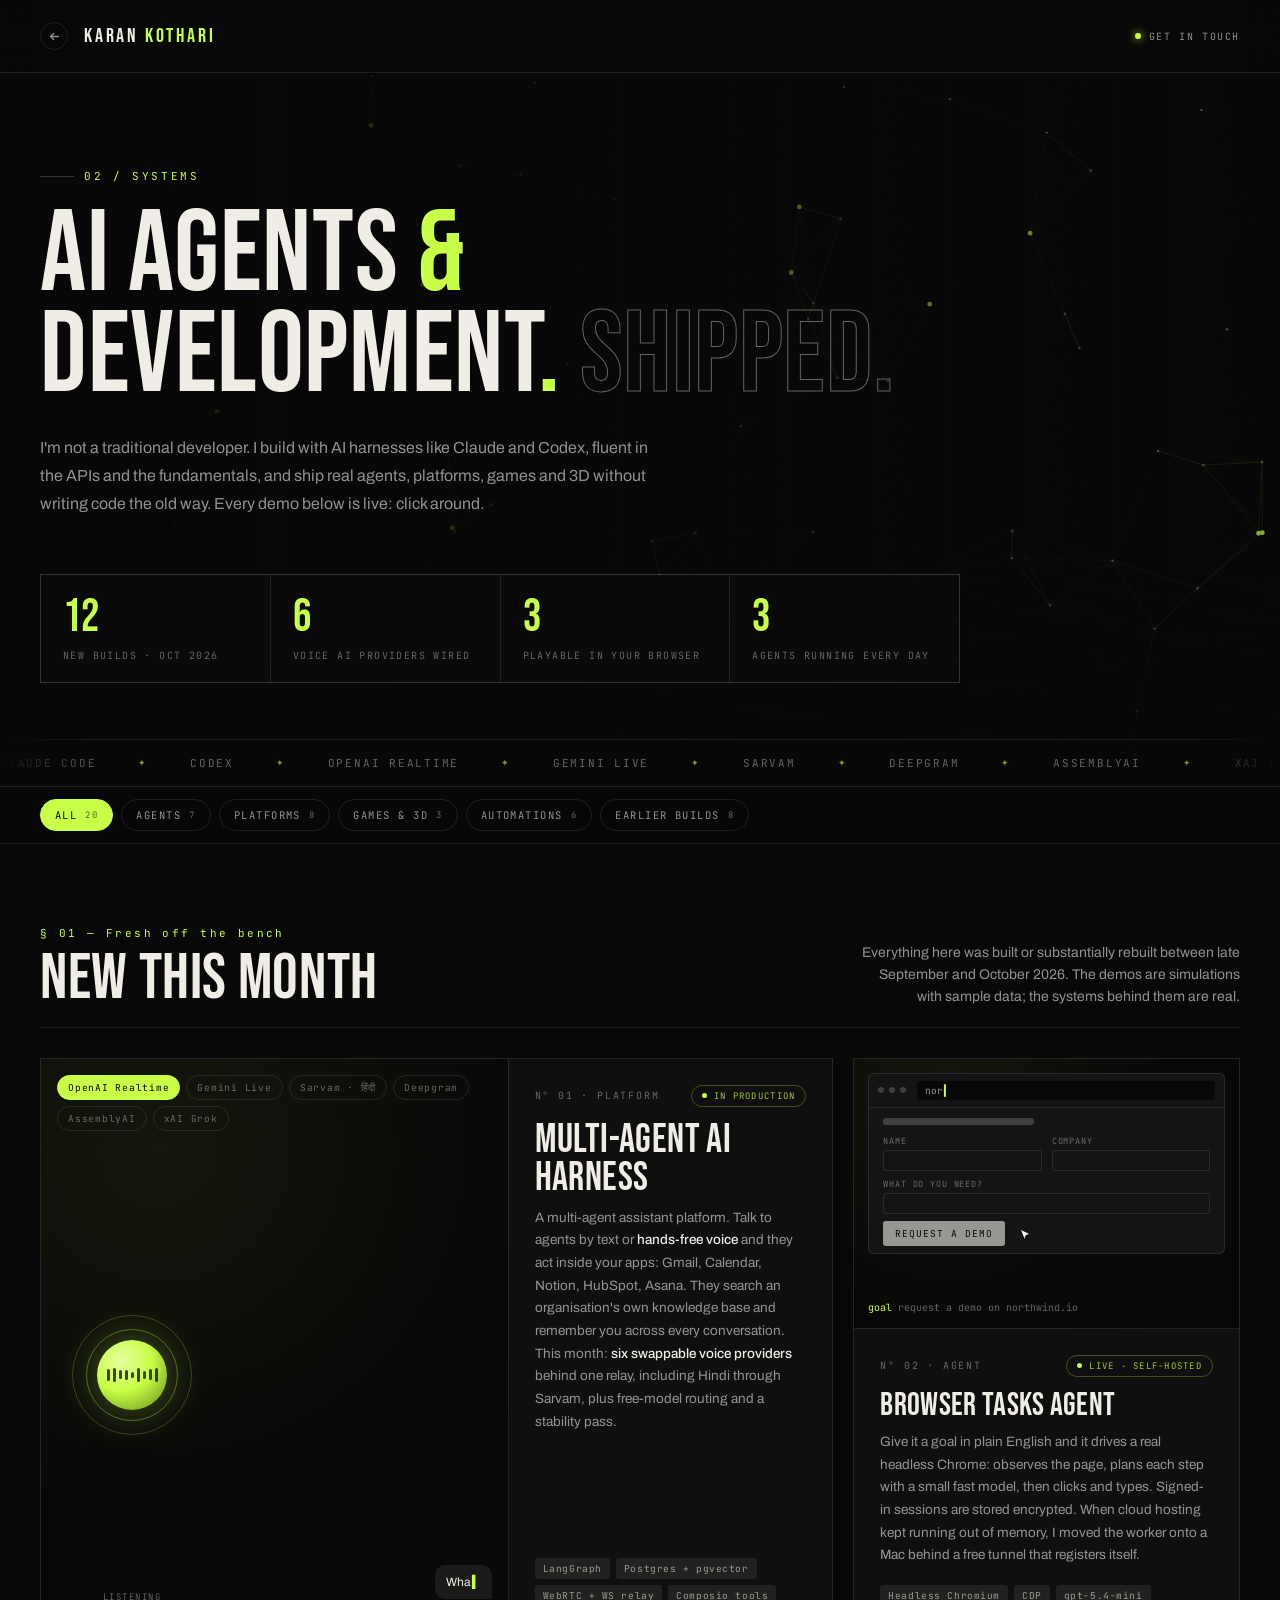
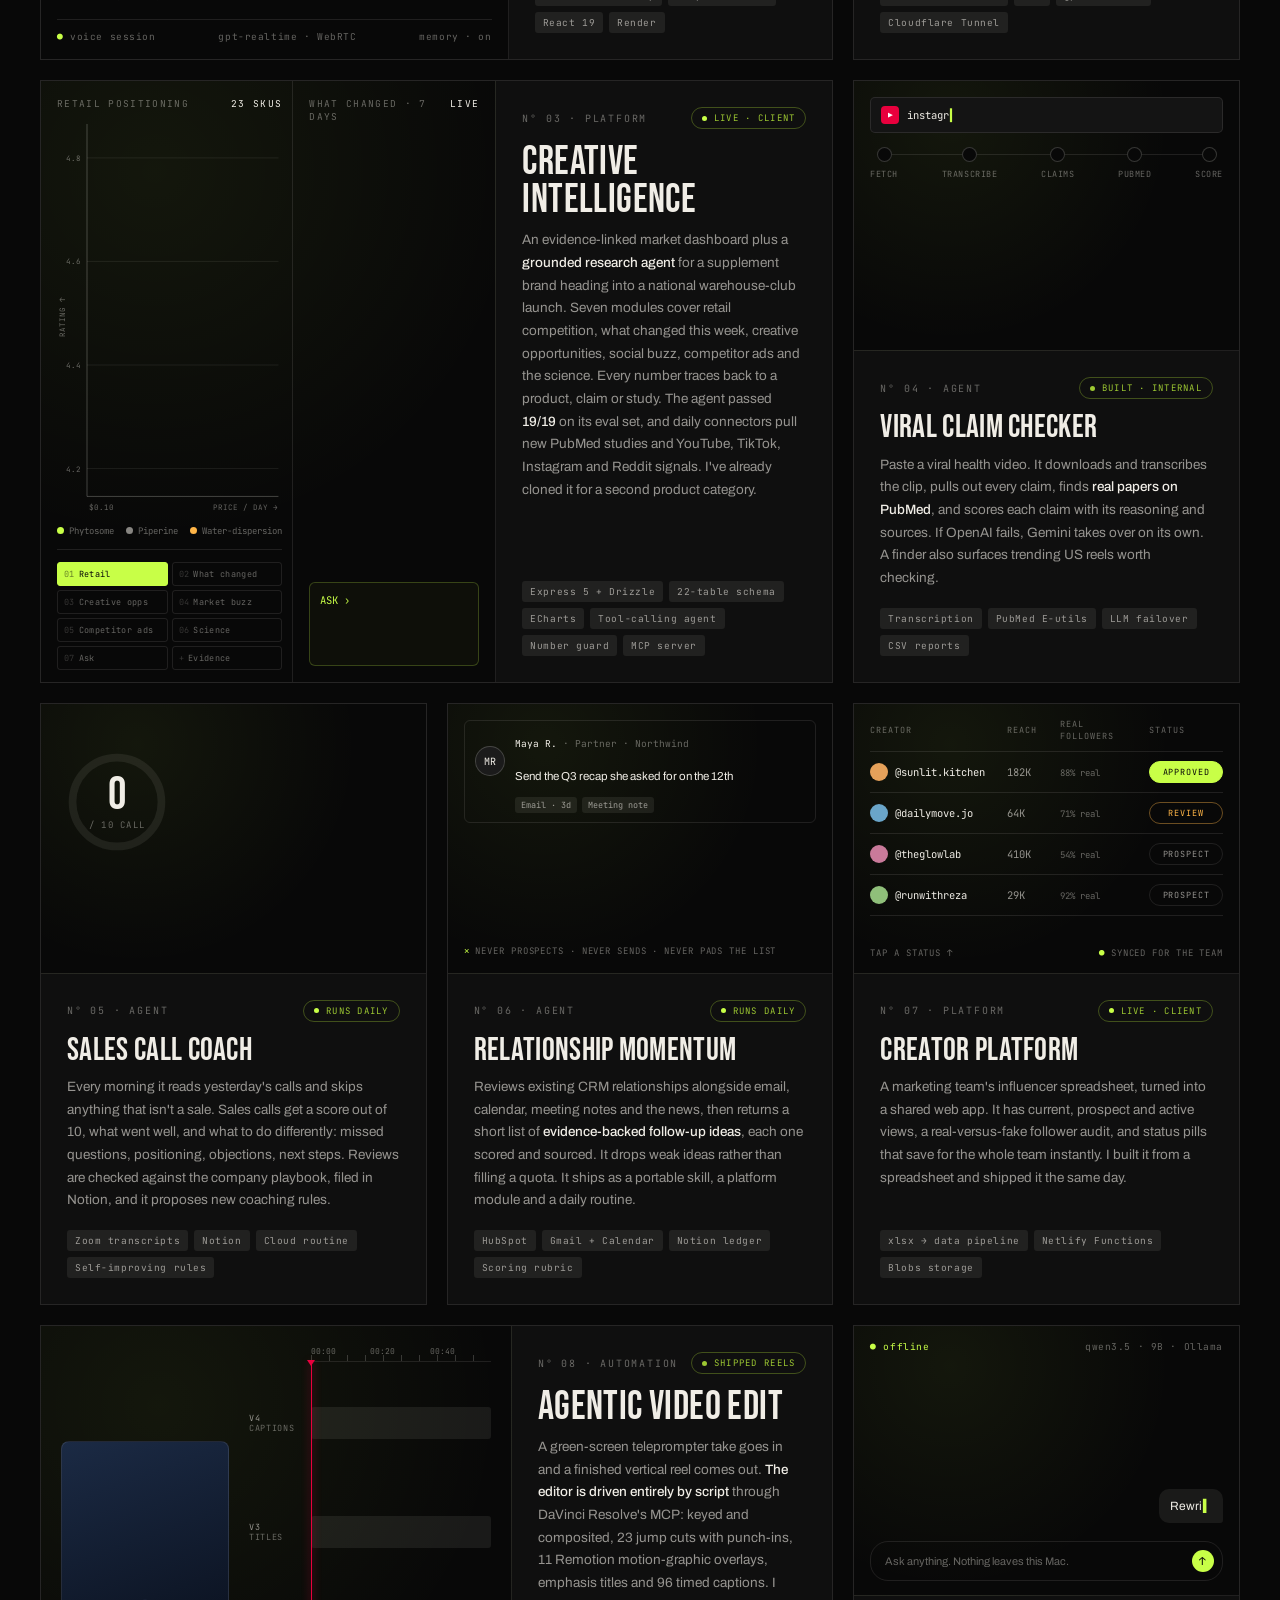
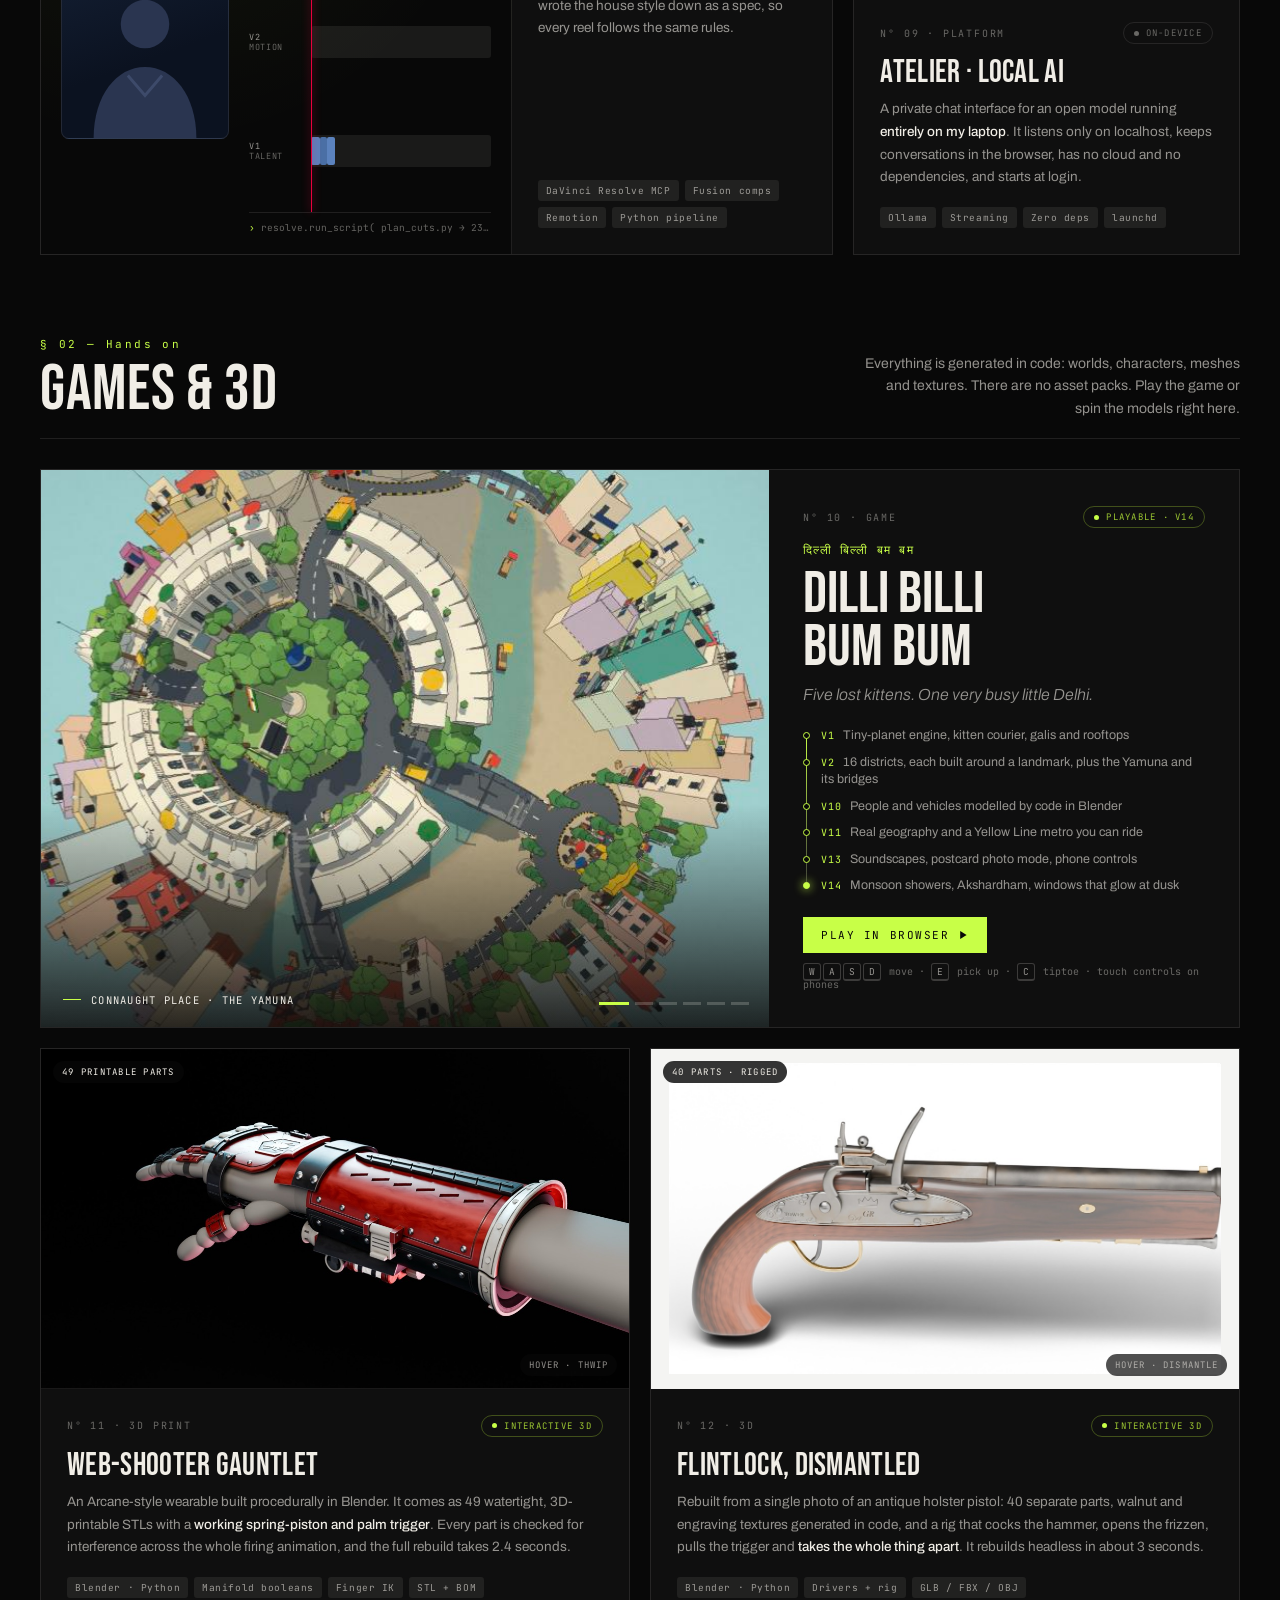
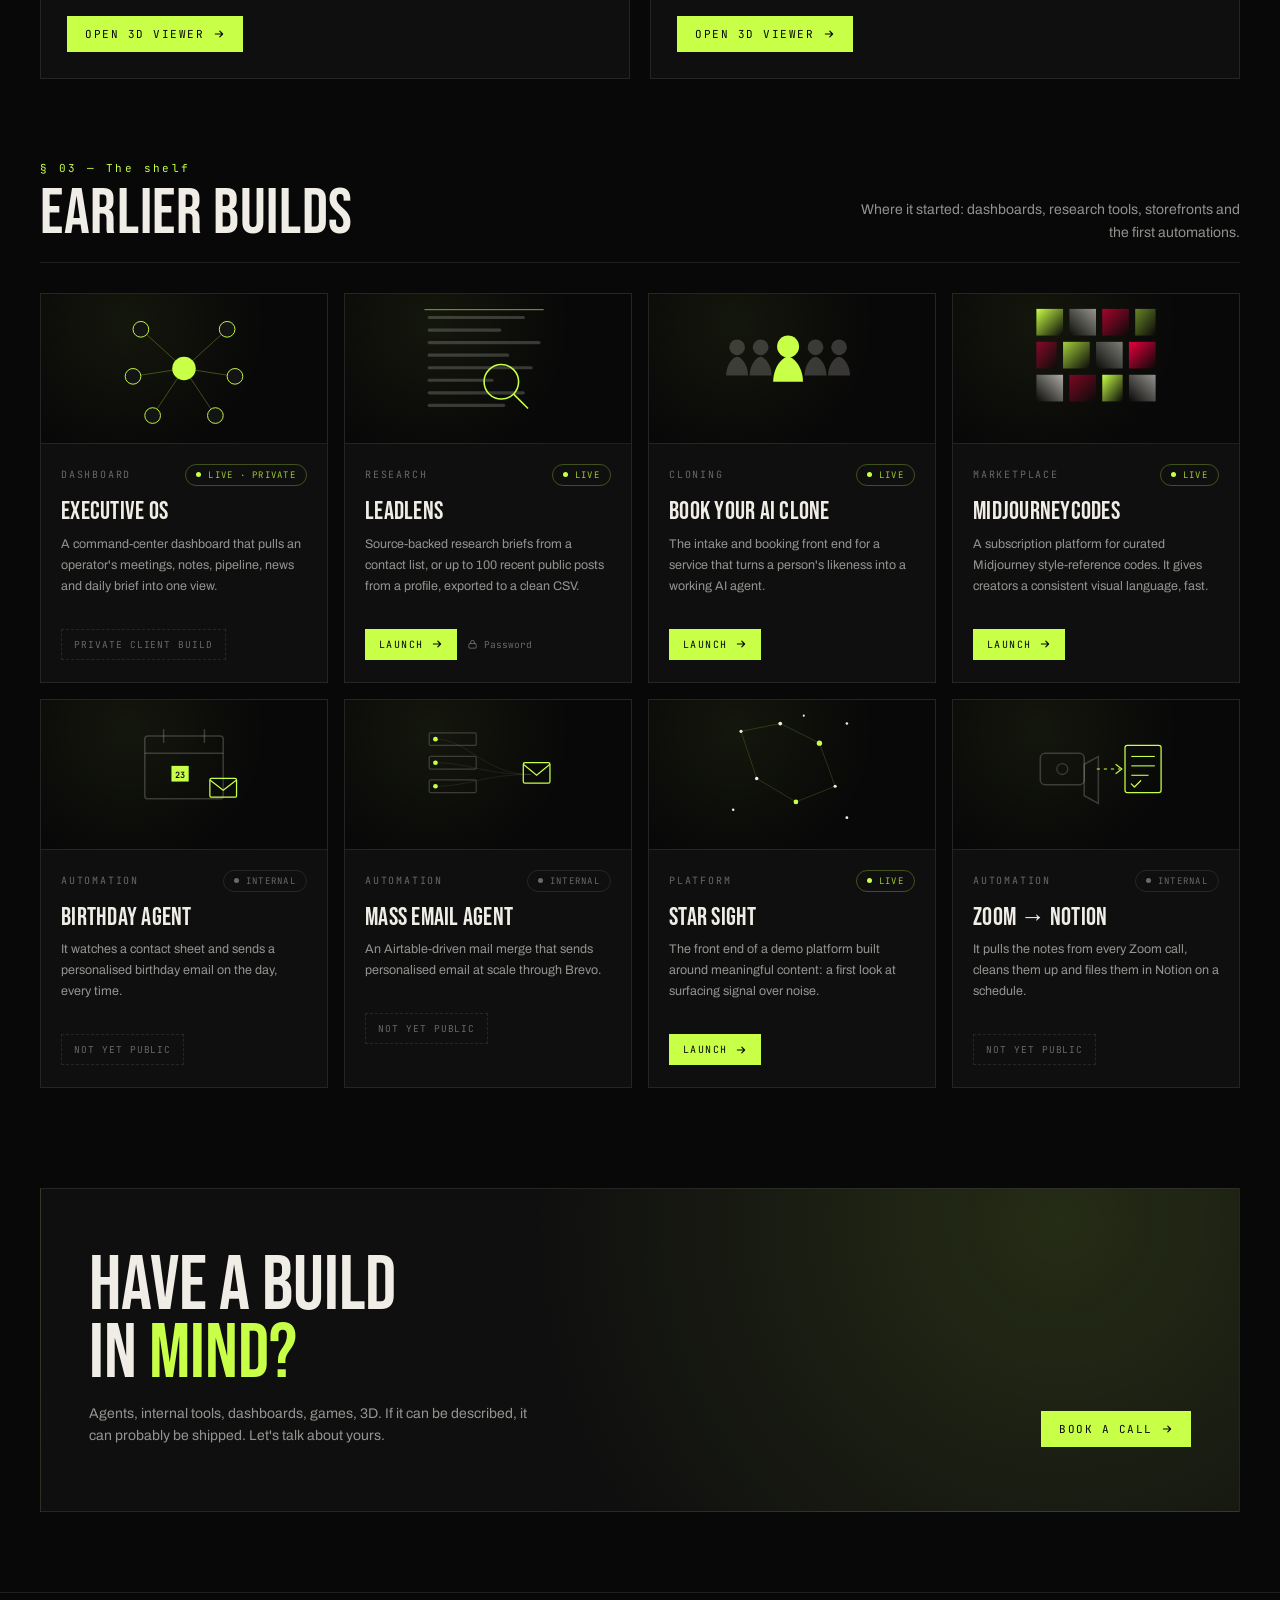
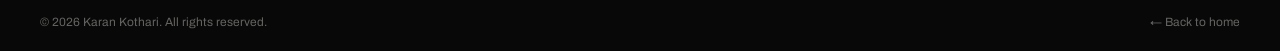
==== commit 86b5ea68: "Drop lab section, Neko-bin and Kamana naming from AI page Co-Authored-By: Claude Opus 5.5 <noreply@a" ====
--- a/ai/index.html
+++ b/ai/index.html
@@ -396,28 +396,8 @@
   .media-hint { position: absolute; right: 12px; bottom: 12px; z-index: 2; font-family: var(--mono); font-size: 9px; letter-spacing: .12em; text-transform: uppercase; color: var(--white-60); background: rgba(8,8,8,.7); padding: 5px 9px; border-radius: 20px; transition: opacity .3s; }
   .card:hover .media-hint { opacity: 0; }
 
-  /* neko planet */
-  .planet { background: radial-gradient(circle at 50% 120%, #ffd9b0 0%, #f6b4a2 30%, #8e6bb5 65%, #2b2346 100%); }
-  .planet svg { position: absolute; left: 50%; top: 58%; width: 330px; height: 330px; transform: translate(-50%, 0); }
-  .planet .spin { transform-origin: 165px 165px; animation: spin 40s linear infinite; }
-  .planet .cat { animation: hop .6s ease-in-out infinite alternate; transform-origin: 165px 30px; }
-  @keyframes spin { to { transform: rotate(-360deg); } }
-  @keyframes hop { to { transform: translateY(-3px); } }
-  .planet .star { position: absolute; width: 2px; height: 2px; background: #fff; border-radius: 50%; opacity: .7; animation: tw 3s ease-in-out infinite; }
-  @keyframes tw { 50% { opacity: .15; } }
-  .planet h4 { position: absolute; left: 0; right: 0; top: 34px; text-align: center; font-family: var(--disp); font-weight: 400; font-size: 44px; color: #fff; letter-spacing: .04em; text-shadow: 0 4px 20px rgba(43,35,70,.6); }
-  .planet h4 small { display: block; font-family: var(--mono); font-size: 11px; letter-spacing: .3em; opacity: .85; margin-top: 4px; }
-
-  .trio { display: grid; grid-template-columns: repeat(3, minmax(0, 1fr)); gap: 20px; }
-
-  /* ── LAB ────────────────────────────────────── */
-  .lab { border-top: 1px solid var(--border); }
-  .lab-row { display: grid; grid-template-columns: 60px minmax(0, 1fr) minmax(0, 1.8fr) 250px; gap: 24px; align-items: center; padding: 22px 6px; border-bottom: 1px solid var(--border); transition: background .25s, padding .25s; }
-  .lab-row:hover { background: rgba(240,237,230,.025); padding-left: 14px; }
-  .lab-row .n { font-family: var(--mono); font-size: 10px; color: var(--white-40); letter-spacing: .14em; }
-  .lab-row h4 { font-family: var(--disp); font-weight: 400; font-size: 26px; line-height: 1; letter-spacing: .01em; }
-  .lab-row p { font-size: 13px; color: var(--white-60); line-height: 1.6; }
-  .lab-row .chips { margin: 0; justify-content: flex-end; }
+  .trio { display: grid; grid-template-columns: repeat(2, minmax(0, 1fr)); gap: 20px; }
+  .trio .media { height: 340px; }
 
   /* ── ARCHIVE (earlier builds) ───────────────── */
   .archive { display: grid; grid-template-columns: repeat(4, minmax(0, 1fr)); gap: 16px; }
@@ -485,12 +465,10 @@
 
   /* ── RESPONSIVE ─────────────────────────────── */
   @media (max-width: 1180px) {
-    .bento, .trio { grid-template-columns: repeat(2, minmax(0, 1fr)); }
+    .bento { grid-template-columns: repeat(2, minmax(0, 1fr)); }
     .archive { grid-template-columns: repeat(2, minmax(0, 1fr)); }
     .feature { grid-template-columns: 1fr; }
     .reel { min-height: 380px; }
-    .lab-row { grid-template-columns: 50px 1fr 2fr; }
-    .lab-row .chips { grid-column: 2 / -1; justify-content: flex-start; }
   }
   @media (max-width: 900px) {
     .card.wide { flex-direction: column; }
@@ -526,9 +504,6 @@
     .demo { height: 290px; }
     .reel { min-height: 260px; }
     .feature-body { padding: 26px 22px; }
-    .lab-row { grid-template-columns: 1fr; gap: 8px; padding: 20px 0; }
-    .lab-row:hover { padding-left: 0; }
-    .lab-row .chips { grid-column: auto; }
     .cta { padding: 0 16px; }
     .cta-box { flex-direction: column; align-items: flex-start; padding: 40px 24px; }
     footer { flex-direction: column; gap: 10px; text-align: center; padding: 20px; }
@@ -562,7 +537,7 @@
     <div class="stats">
       <div class="stat"><b data-count="12"><em>0</em></b><span>New builds · Oct 2026</span></div>
       <div class="stat"><b data-count="6"><em>0</em></b><span>Voice AI providers wired</span></div>
-      <div class="stat"><b data-count="4"><em>0</em></b><span>Playable in your browser</span></div>
+      <div class="stat"><b data-count="3"><em>0</em></b><span>Playable in your browser</span></div>
       <div class="stat"><b data-count="3"><em>0</em></b><span>Agents running every day</span></div>
     </div>
   </div>
@@ -609,7 +584,7 @@
       </div>
       <div class="card-body">
         <div class="card-meta"><span class="card-idx">N° 01 · Platform</span><span class="status live">In production</span></div>
-        <h3 class="card-title">Kamana AI Harness</h3>
+        <h3 class="card-title">Multi-Agent AI Harness</h3>
         <p class="card-desc">A multi-agent assistant platform. Talk to agents by text or <strong>hands-free voice</strong> and they act inside your apps: Gmail, Calendar, Notion, HubSpot, Asana. They search an organisation's own knowledge base and remember you across every conversation. This month: <strong>six swappable voice providers</strong> behind one relay, including Hindi through Sarvam, plus free-model routing and a stability pass.</p>
         <ul class="chips"><li>LangGraph</li><li>Postgres + pgvector</li><li>WebRTC + WS relay</li><li>Composio tools</li><li>React 19</li><li>Render</li></ul>
       </div>
@@ -783,7 +758,7 @@
 <section class="section" id="play">
   <div class="section-head rv">
     <h2><small>§ 02 — Hands on</small>Games &amp; 3D</h2>
-    <p>Everything is generated in code: worlds, characters, meshes and textures. There are no asset packs. Play the games or spin the models right here.</p>
+    <p>Everything is generated in code: worlds, characters, meshes and textures. There are no asset packs. Play the game or spin the models right here.</p>
   </div>
 
   <article class="feature card rv" data-cat="games">
@@ -819,38 +794,6 @@
 
   <div class="trio">
     <article class="card rv" data-cat="games">
-      <div class="media planet" aria-hidden="true">
-        <span class="star" style="left:12%;top:20%"></span><span class="star" style="left:78%;top:14%;animation-delay:1s"></span><span class="star" style="left:64%;top:34%;animation-delay:2s"></span><span class="star" style="left:24%;top:42%;animation-delay:.5s"></span><span class="star" style="left:88%;top:44%;animation-delay:1.6s"></span>
-        <h4>ねこ便<small>NEKO-BIN</small></h4>
-        <svg viewBox="0 0 330 330">
-          <g class="spin">
-            <circle cx="165" cy="165" r="150" fill="#7fb77e"/>
-            <circle cx="165" cy="165" r="150" fill="none" stroke="#5e9a62" stroke-width="6"/>
-            <circle cx="165" cy="165" r="118" fill="#6aa56c"/>
-            <g fill="#f3e6d3" stroke="#3b2f4a" stroke-width="2">
-              <g transform="rotate(-50 165 165)"><rect x="150" y="2" width="30" height="24"/><path d="M146 4l19-16 19 16z" fill="#c0504d"/></g>
-              <g transform="rotate(-18 165 165)"><rect x="152" y="4" width="26" height="20"/><path d="M148 6l17-13 17 13z" fill="#3d5a80"/></g>
-              <g transform="rotate(28 165 165)"><rect x="150" y="2" width="30" height="24"/><path d="M146 4l19-16 19 16z" fill="#c0504d"/></g>
-              <g transform="rotate(60 165 165)"><rect x="154" y="6" width="22" height="18"/><path d="M150 8l15-12 15 12z" fill="#e0a458"/></g>
-              <g transform="rotate(115 165 165)"><rect x="150" y="2" width="30" height="24"/><path d="M146 4l19-16 19 16z" fill="#3d5a80"/></g>
-              <g transform="rotate(160 165 165)"><rect x="152" y="4" width="26" height="20"/><path d="M148 6l17-13 17 13z" fill="#c0504d"/></g>
-              <g transform="rotate(-100 165 165)"><rect x="152" y="4" width="26" height="20"/><path d="M148 6l17-13 17 13z" fill="#e0a458"/></g>
-            </g>
-            <g fill="#3f7d4a"><circle cx="165" cy="12" r="9" transform="rotate(-34 165 165)"/><circle cx="165" cy="12" r="11" transform="rotate(10 165 165)"/><circle cx="165" cy="12" r="8" transform="rotate(44 165 165)"/><circle cx="165" cy="12" r="10" transform="rotate(88 165 165)"/><circle cx="165" cy="12" r="9" transform="rotate(-76 165 165)"/></g>
-          </g>
-          <g class="cat"><ellipse cx="165" cy="10" rx="9" ry="7" fill="#f6efe6" stroke="#3b2f4a" stroke-width="1.6"/><path d="M158 6l1-8 5 5M172 6l-1-8-5 5" fill="#f6efe6" stroke="#3b2f4a" stroke-width="1.6" stroke-linejoin="round"/><circle cx="162" cy="9" r="1" fill="#3b2f4a"/><circle cx="168" cy="9" r="1" fill="#3b2f4a"/></g>
-        </svg>
-      </div>
-      <div class="card-body">
-        <div class="card-meta"><span class="card-idx">N° 11 · Game</span><span class="status live">Playable</span></div>
-        <h3 class="card-title">Neko-bin</h3>
-        <p class="card-desc">The original: a tiny planet wrapped in a Japanese town, where you find lost kittens and walk them home. Every building, texture and character is generated in code. It's the engine Dilli Billi grew out of.</p>
-        <ul class="chips"><li>Three.js</li><li>BVH collisions</li><li>Procedural town</li></ul>
-        <div class="card-actions"><a class="btn" href="play/neko-bin/" target="_blank" rel="noopener">Play in browser <svg viewBox="0 0 15 15" fill="none"><path d="M4 2.5l8 5-8 5z" fill="currentColor"/></svg></a></div>
-      </div>
-    </article>
-
-    <article class="card rv" data-cat="games">
       <div class="media" data-hovervid>
         <img src="media/ws-01_hero.jpg" alt="Red, black and white web-shooter gauntlet render" loading="lazy" />
         <video src="media/ws-thwip.mp4" muted loop playsinline preload="none" class="alt" aria-hidden="true"></video>
@@ -858,7 +801,7 @@
         <span class="media-hint">Hover · thwip</span>
       </div>
       <div class="card-body">
-        <div class="card-meta"><span class="card-idx">N° 12 · 3D Print</span><span class="status live">Interactive 3D</span></div>
+        <div class="card-meta"><span class="card-idx">N° 11 · 3D Print</span><span class="status live">Interactive 3D</span></div>
         <h3 class="card-title">Web-Shooter Gauntlet</h3>
         <p class="card-desc">An Arcane-style wearable built procedurally in Blender. It comes as 49 watertight, 3D-printable STLs with a <strong>working spring-piston and palm trigger</strong>. Every part is checked for interference across the whole firing animation, and the full rebuild takes 2.4 seconds.</p>
         <ul class="chips"><li>Blender · Python</li><li>Manifold booleans</li><li>Finger IK</li><li>STL + BOM</li></ul>
@@ -874,7 +817,7 @@
         <span class="media-hint">Hover · dismantle</span>
       </div>
       <div class="card-body">
-        <div class="card-meta"><span class="card-idx">N° 13 · 3D</span><span class="status live">Interactive 3D</span></div>
+        <div class="card-meta"><span class="card-idx">N° 12 · 3D</span><span class="status live">Interactive 3D</span></div>
         <h3 class="card-title">Flintlock, Dismantled</h3>
         <p class="card-desc">Rebuilt from a single photo of an antique holster pistol: 40 separate parts, walnut and engraving textures generated in code, and a rig that cocks the hammer, opens the frizzen, pulls the trigger and <strong>takes the whole thing apart</strong>. It rebuilds headless in about 3 seconds.</p>
         <ul class="chips"><li>Blender · Python</li><li>Drivers + rig</li><li>GLB / FBX / OBJ</li></ul>
@@ -884,40 +827,10 @@
   </div>
 </section>
 
-<!-- ═══════════ LAB ═══════════ -->
-<section class="section" id="lab">
-  <div class="section-head rv">
-    <h2><small>§ 03 — Smaller things, same month</small>Also In The Lab</h2>
-    <p>Quick builds, upgrades and experiments that didn't need a full demo.</p>
-  </div>
-  <div class="lab">
-    <div class="lab-row rv" data-cat="automations">
-      <span class="n">N° 14</span><h4>Kamana OS · Morning Brief</h4>
-      <p>A cloud routine writes a 7am brief each day: schedule, important emails, messages that need a reply, pipeline, and action items you can check off. It sits on top of the live dashboard.</p>
-      <ul class="chips"><li>Cloud routine</li><li>Static JSON</li></ul>
-    </div>
-    <div class="lab-row rv" data-cat="platforms">
-      <span class="n">N° 15</span><h4>Intelligence, Category #2</h4>
-      <p>The Creative Intelligence pipeline, re-themed for a new product category in a single day: 12 SKUs, 60 keywords and 47 studies loaded with zero rejects.</p>
-      <ul class="chips"><li>Reusable seed format</li><li>Research ledger</li></ul>
-    </div>
-    <div class="lab-row rv" data-cat="games">
-      <span class="n">N° 16</span><h4>RE4 Remake Trainer</h4>
-      <p>A Lua mod suite for Resident Evil 4 Remake with 14 modules: full character swaps, item search, noclip and fly, and a "fun" department. It's backed by an offline test harness of 328 checks, including a regression test for a title-screen freeze.</p>
-      <ul class="chips"><li>REFramework</li><li>Lua</li><li>Experimental</li></ul>
-    </div>
-    <div class="lab-row rv" data-cat="platforms">
-      <span class="n">N° 17</span><h4>Own Your Intelligence</h4>
-      <p>A three-page brand deck where two of the pages were flattened images. I rebuilt it pixel by pixel as an interactive microsite.</p>
-      <ul class="chips"><li>Static site</li><li>Netlify</li></ul>
-    </div>
-  </div>
-</section>
-
 <!-- ═══════════ EARLIER ═══════════ -->
 <section class="section" id="earlier">
   <div class="section-head rv">
-    <h2><small>§ 04 — The shelf</small>Earlier Builds</h2>
+    <h2><small>§ 03 — The shelf</small>Earlier Builds</h2>
     <p>Where it started: dashboards, research tools, storefronts and the first automations.</p>
   </div>
   <div class="archive">
@@ -930,10 +843,10 @@
         <circle class="k-core" cx="95" cy="95" r="15"/>
       </svg></div>
       <div class="card-body">
-        <div class="card-meta"><span class="card-idx">Dashboard</span><span class="status live">Live</span></div>
-        <h3 class="card-title">Kamana OS</h3>
+        <div class="card-meta"><span class="card-idx">Dashboard</span><span class="status live">Live · private</span></div>
+        <h3 class="card-title">Executive OS</h3>
         <p class="card-desc">A command-center dashboard that pulls an operator's meetings, notes, pipeline, news and daily brief into one view.</p>
-        <div class="card-actions"><a href="https://kamana-os-dashboard.onrender.com/" target="_blank" rel="noopener" class="btn">Launch <svg viewBox="0 0 15 15" fill="none"><path d="M3 7.5H12M12 7.5L8.5 4M12 7.5L8.5 11" stroke="currentColor" stroke-width="1.5" stroke-linecap="round" stroke-linejoin="round"/></svg></a></div>
+        <div class="card-actions"><span class="btn-soon">Private client build</span></div>
       </div>
     </div>
 
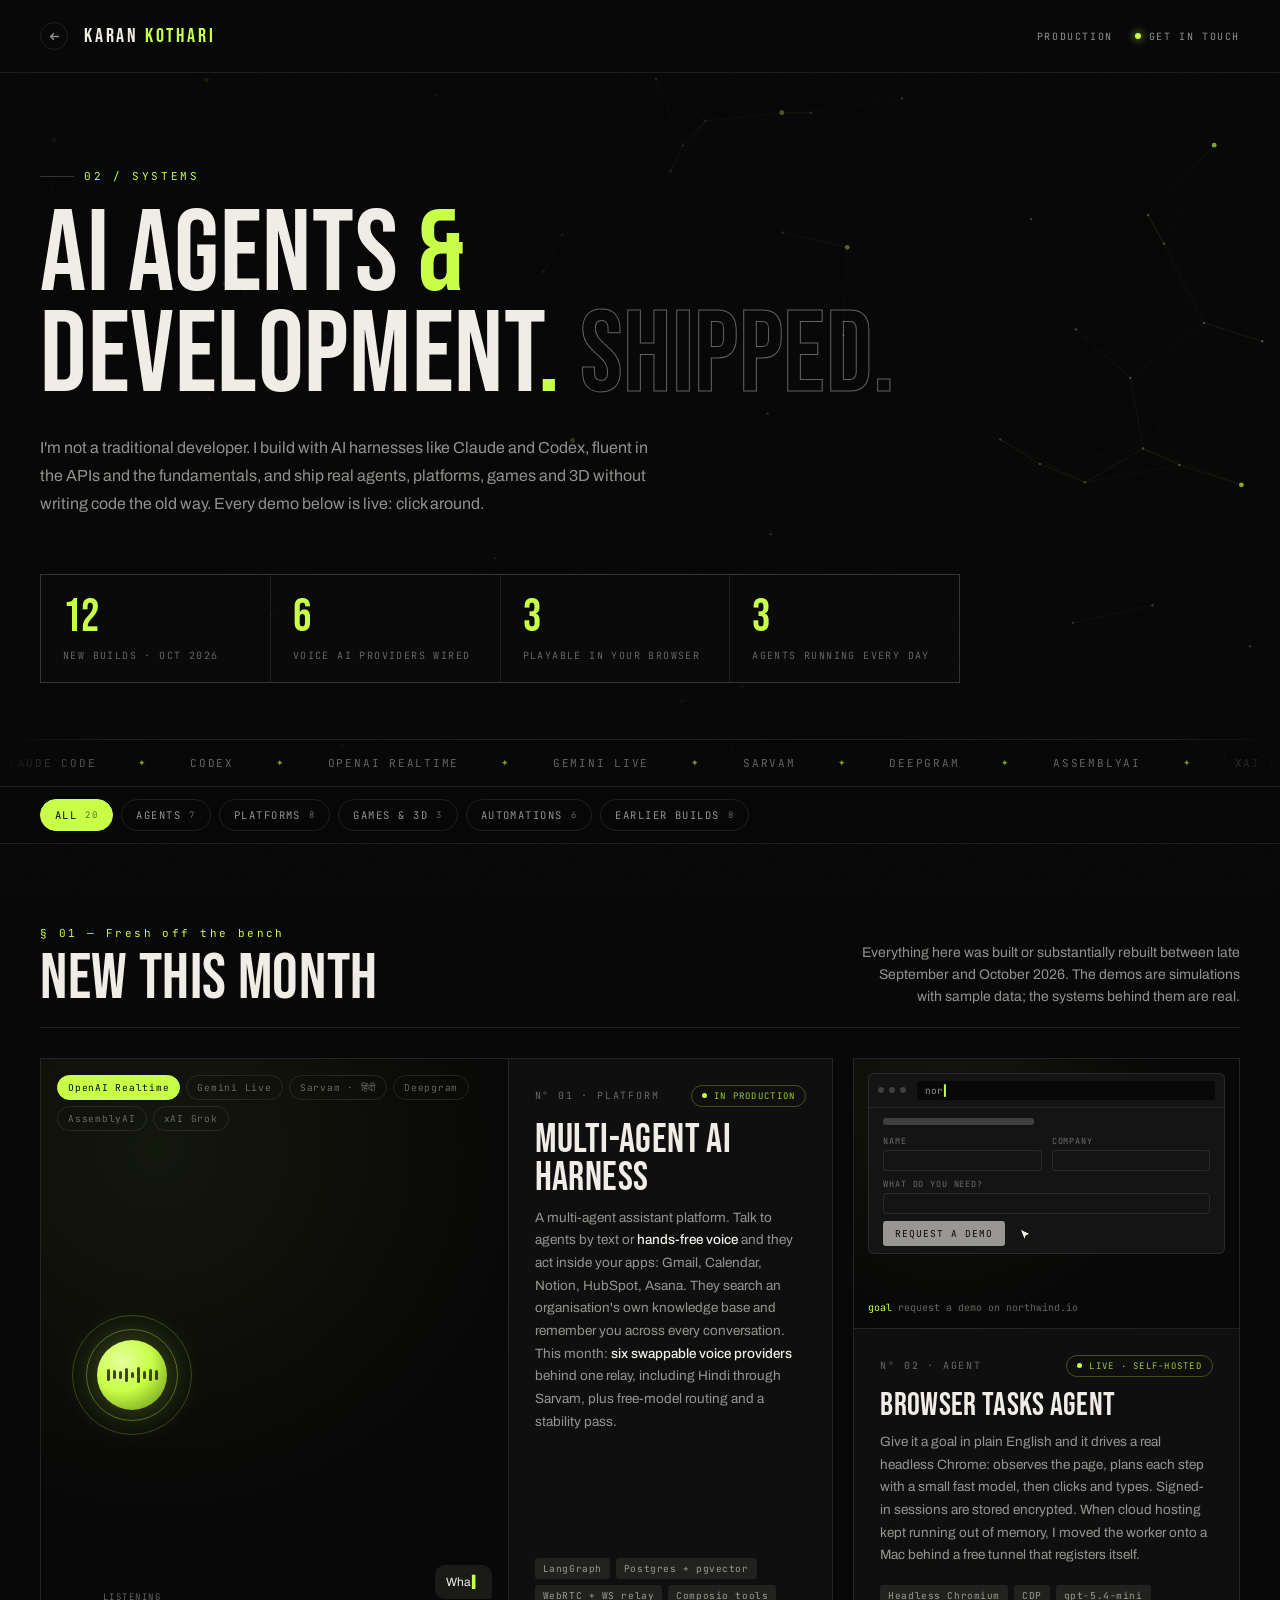
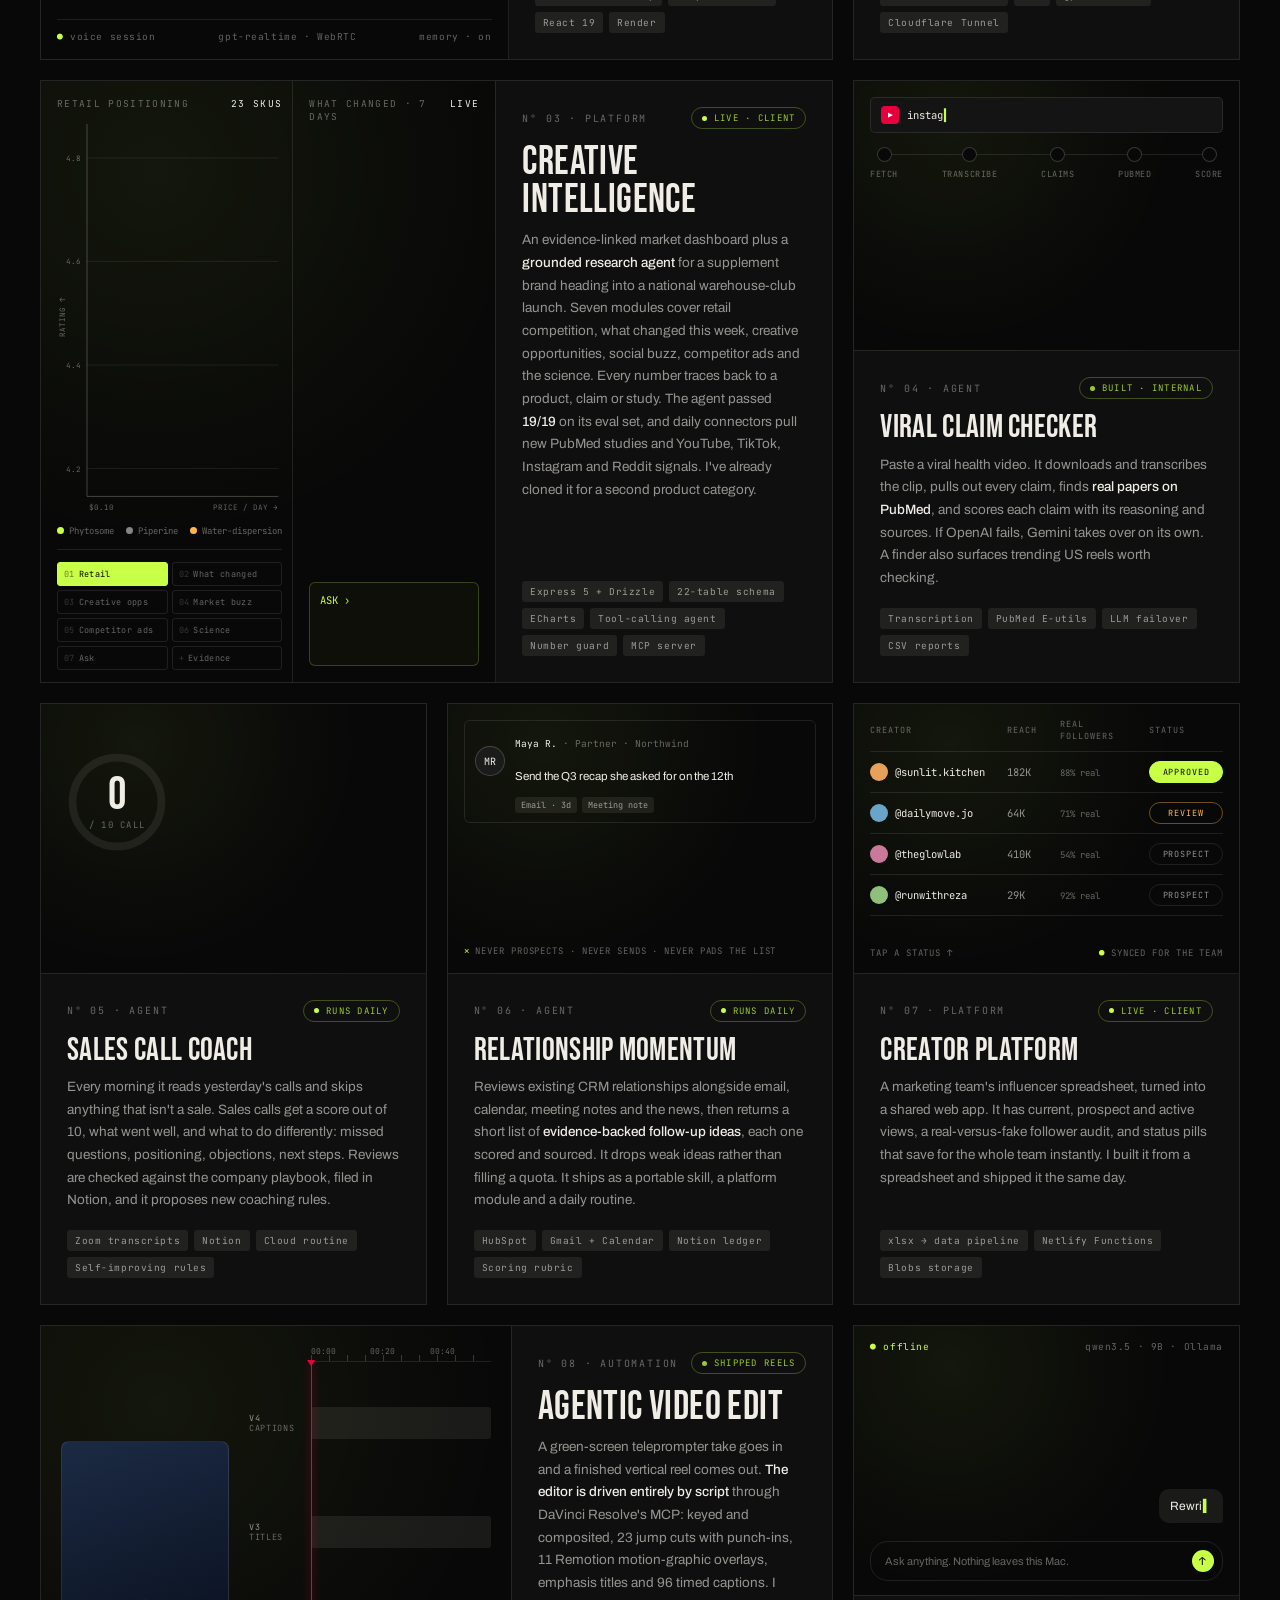
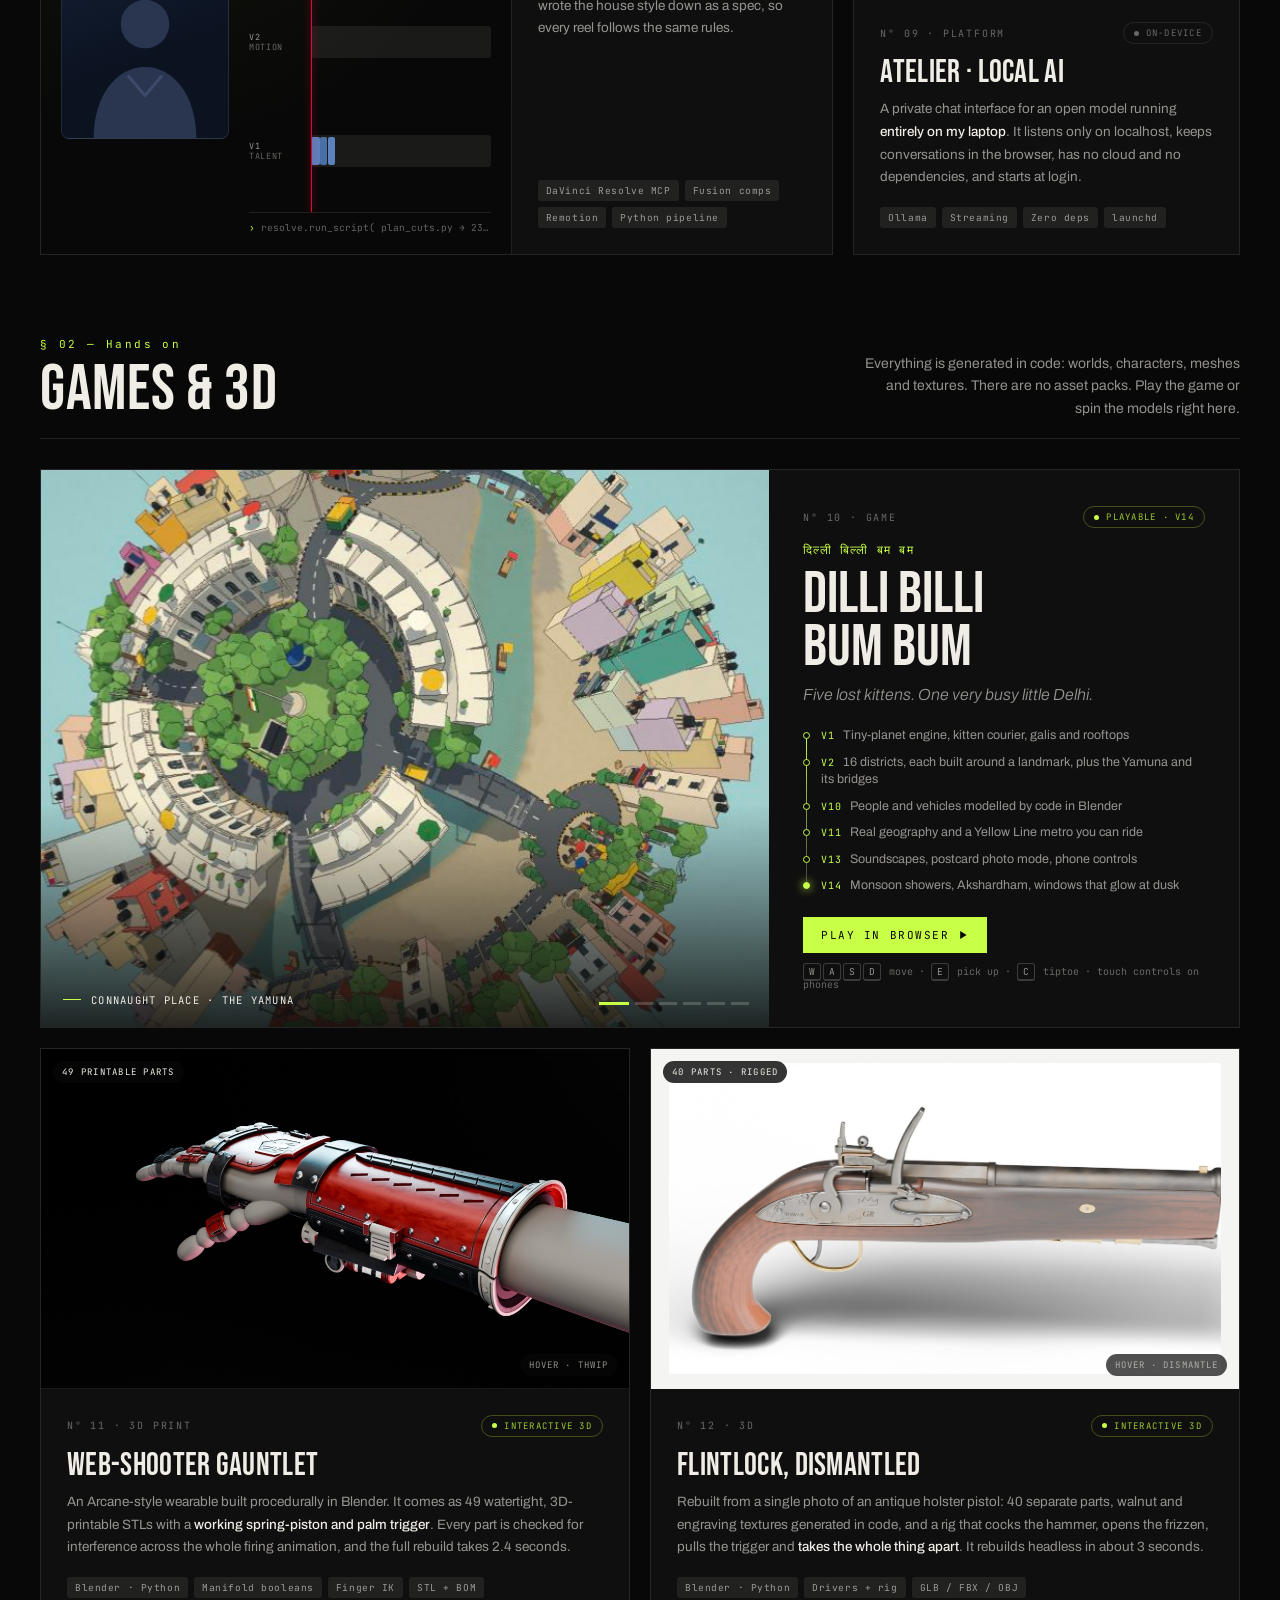
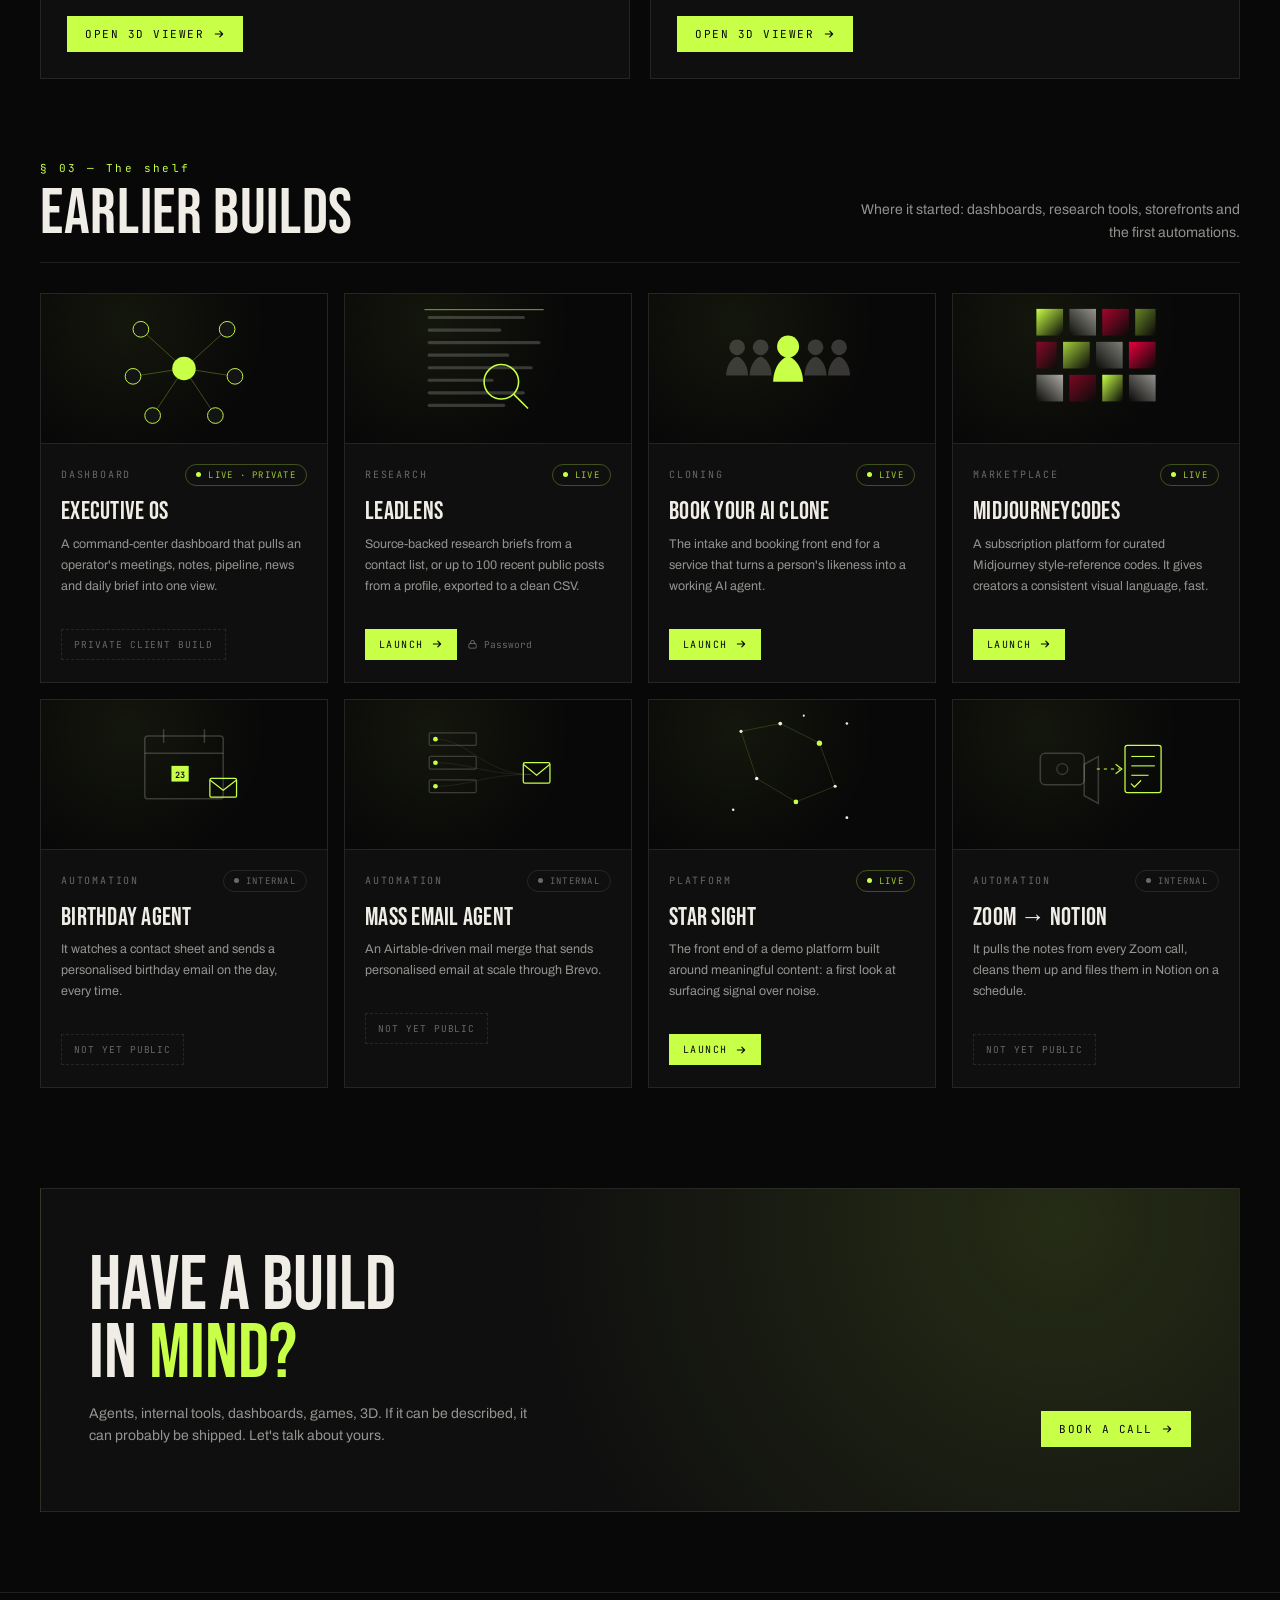
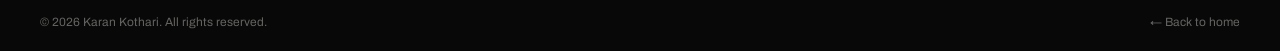
==== commit 69598fd6: "Redesign homepage around AI systems + production offers Replace the three-door splash with a full ho" ====
--- a/ai/index.html
+++ b/ai/index.html
@@ -513,6 +513,7 @@
     *, *::before, *::after { animation-duration: .001ms !important; animation-iteration-count: 1 !important; transition-duration: .001ms !important; }
     .marquee-track { animation: none; }
   }
+  @media (max-width: 520px) { .hdr-prod { display: none; } }
 </style>
 </head>
 <body>
@@ -524,7 +525,7 @@
     </a>
     <a href="/" class="logo">KARAN<span> KOTHARI</span></a>
   </div>
-  <a href="https://calendly.com/karan-kathori" target="_blank" rel="noopener" class="hdr-cta"><span class="dot"></span>Get In Touch</a>
+  <div style="display:flex;align-items:center;gap:22px"><a href="/production/" class="hdr-cta hdr-prod">Production</a><a href="https://calendly.com/karan-kathori" target="_blank" rel="noopener" class="hdr-cta"><span class="dot"></span>Get In Touch</a></div>
 </header>
 
 <!-- ═══════════ HERO ═══════════ -->
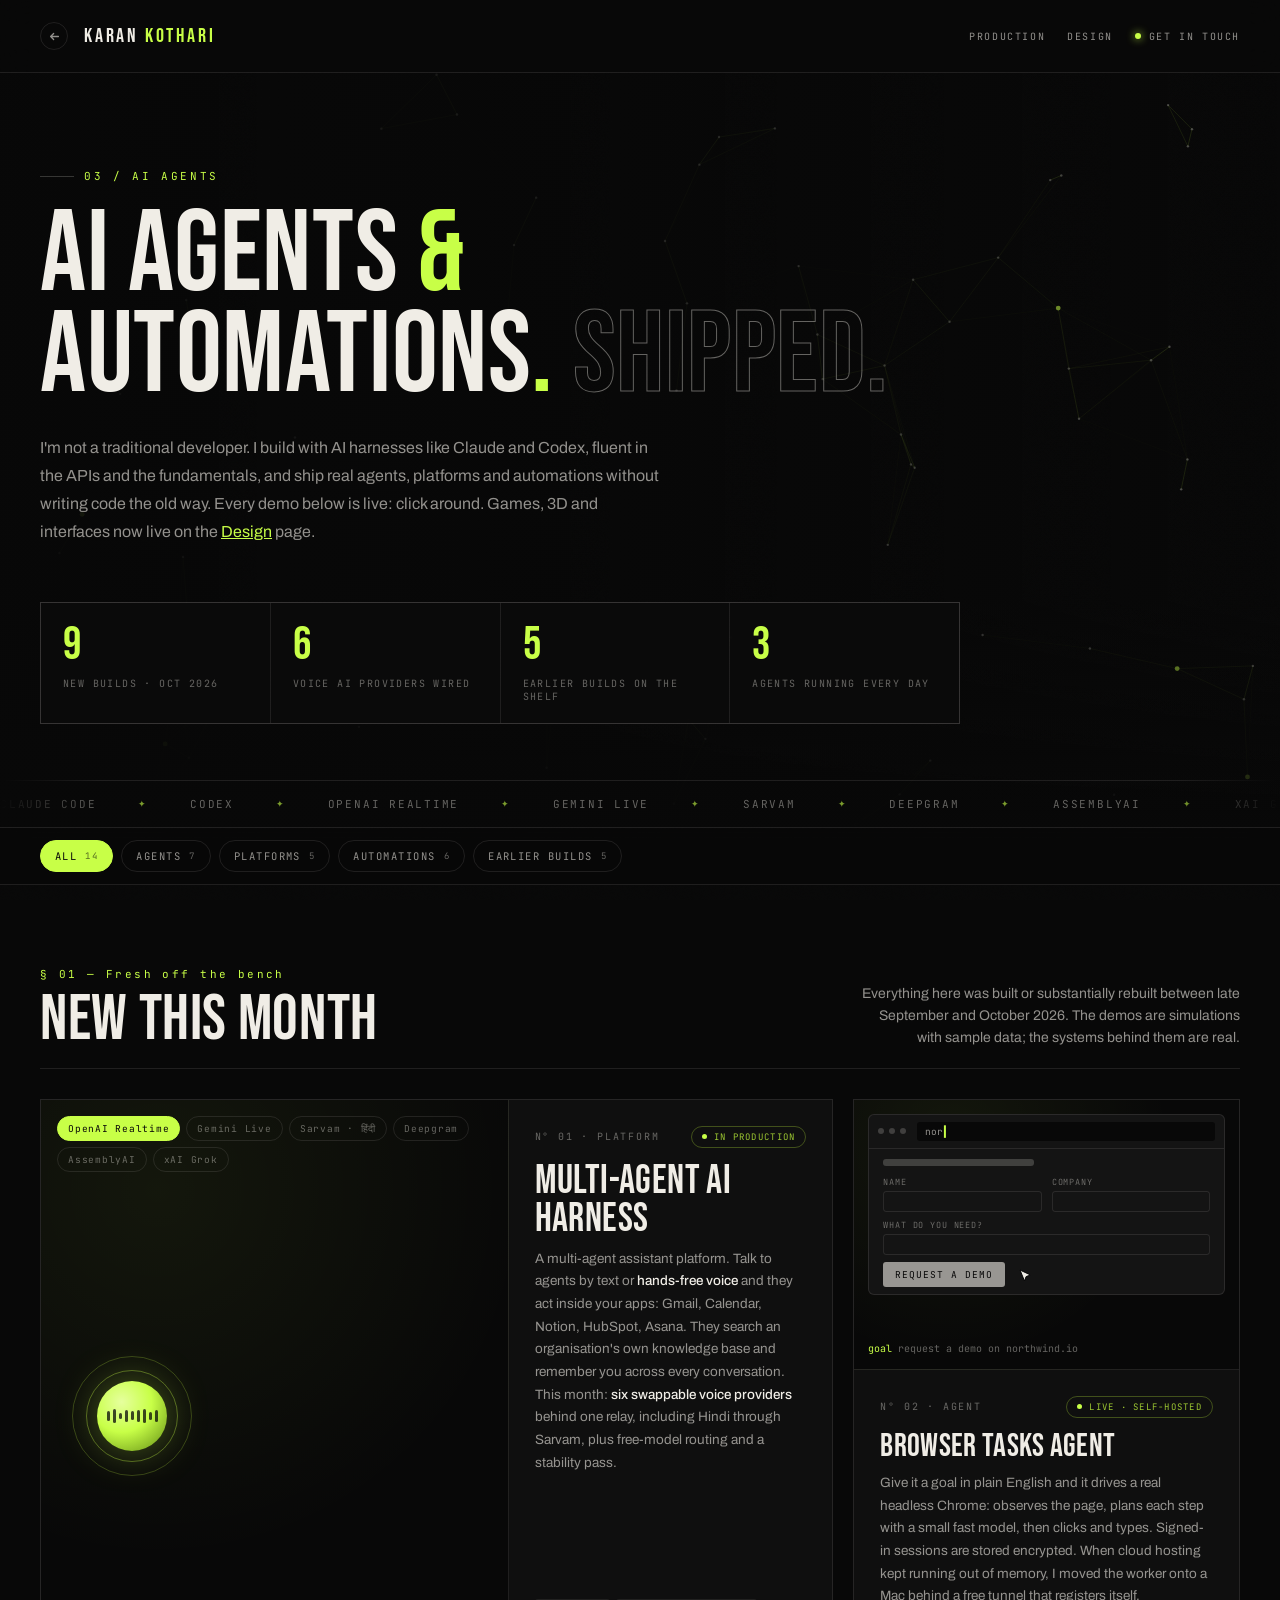
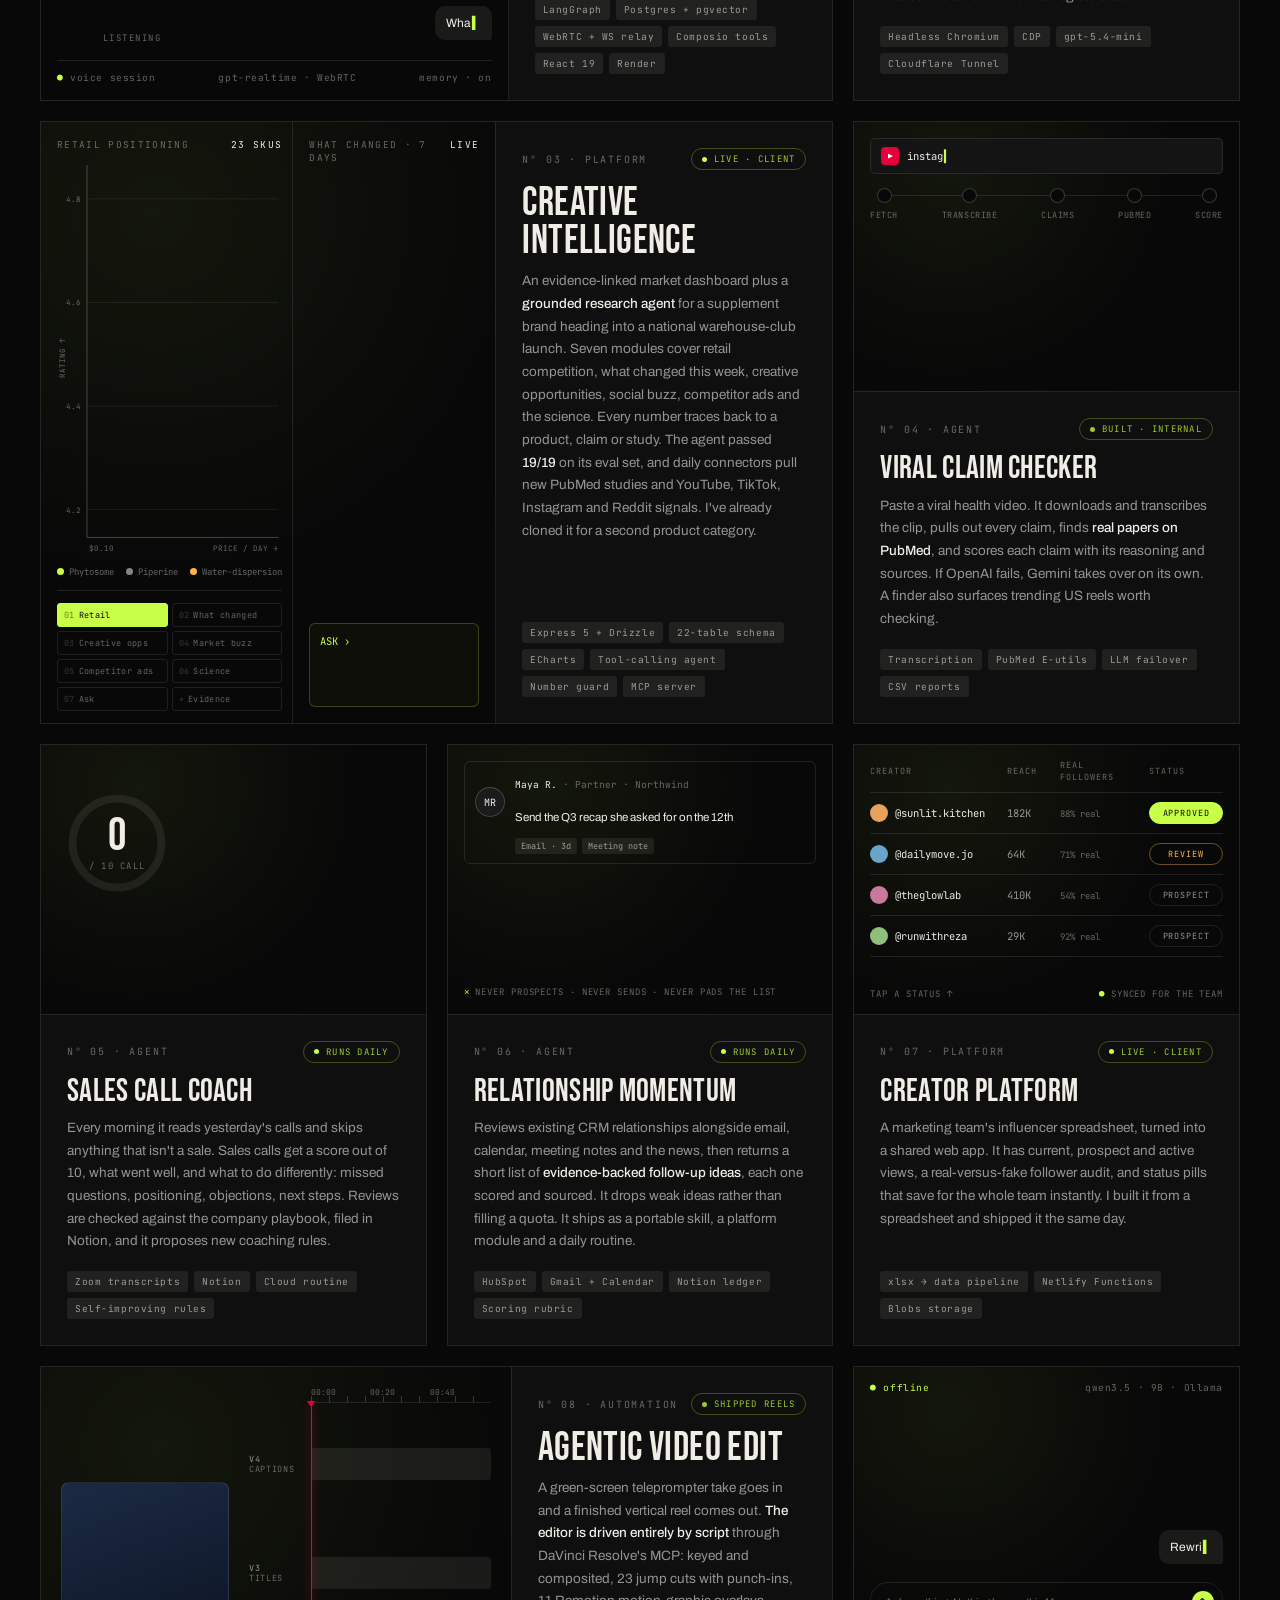
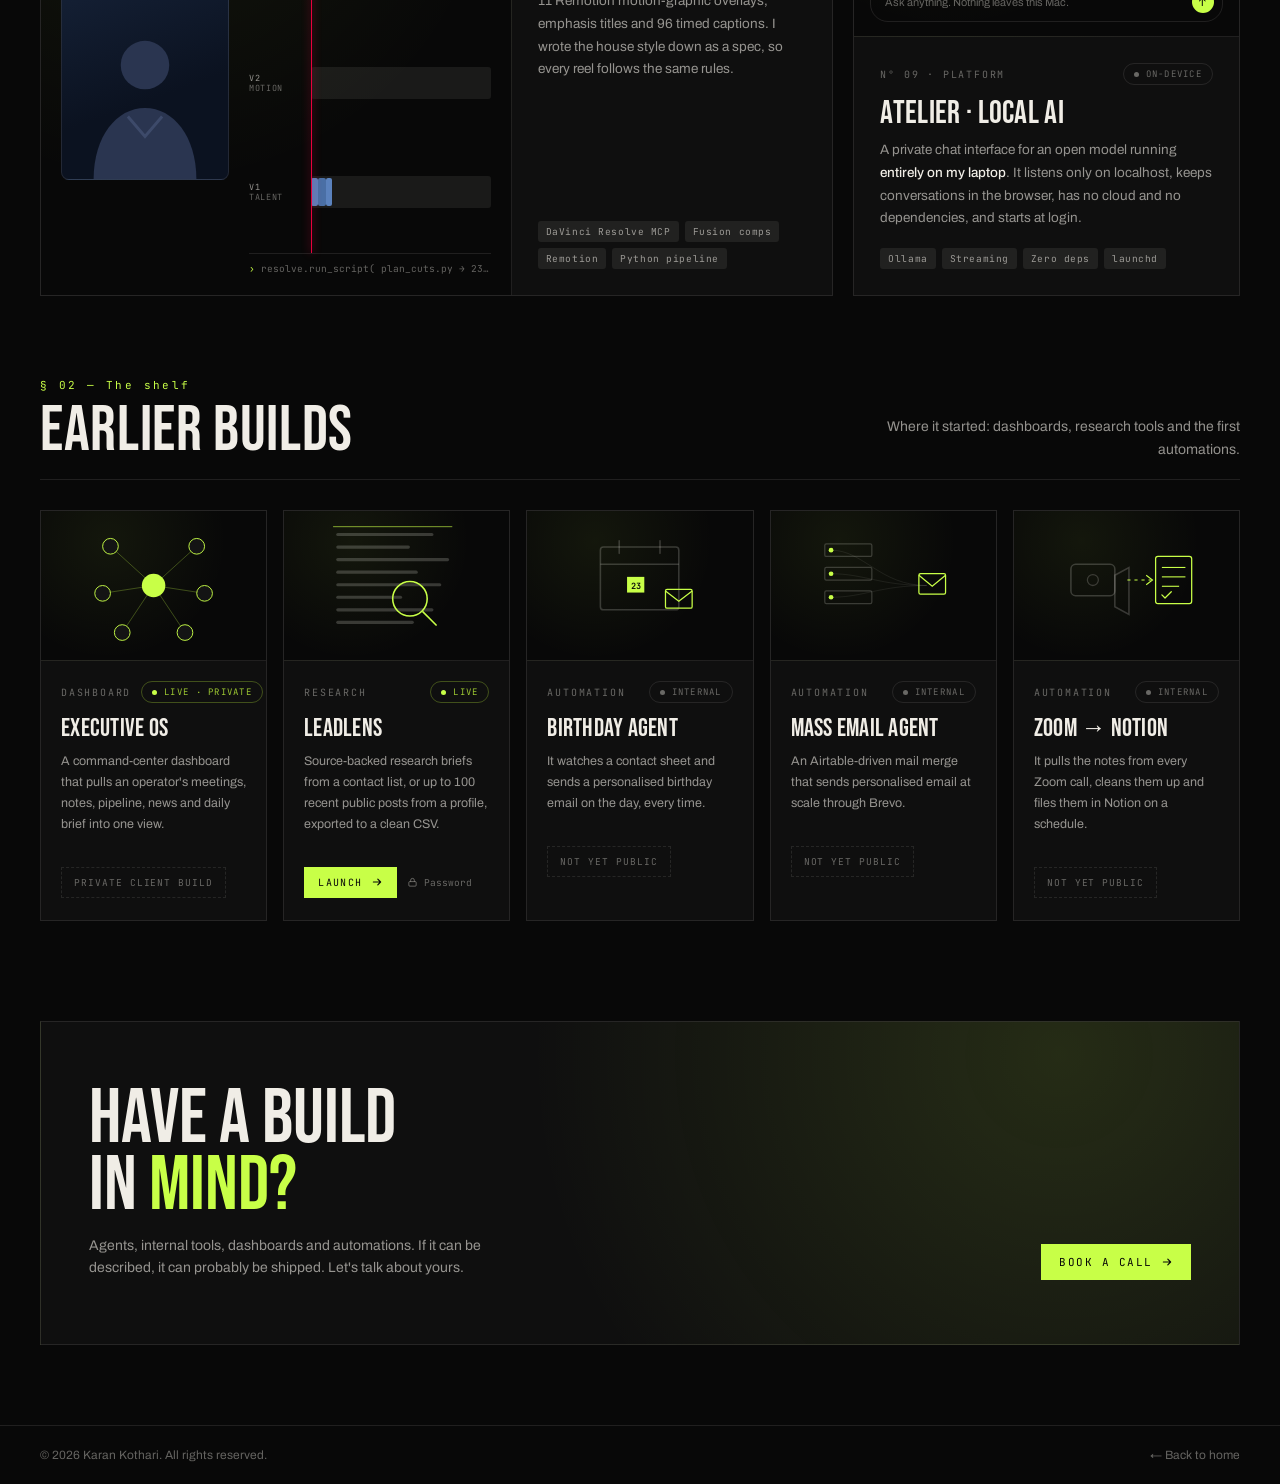
==== commit c2e0c133: "Split portfolio into Production, Design and AI Agents Add a Design page for 3D, games and interfaces" ====
--- a/ai/index.html
+++ b/ai/index.html
@@ -3,8 +3,8 @@
 <head>
 <meta charset="UTF-8" />
 <meta name="viewport" content="width=device-width, initial-scale=1.0" />
-<title>AI Agents &amp; Development — Karan Kothari</title>
-<meta name="description" content="Agents, platforms, games and 3D built with AI harnesses: a multi-agent voice platform, research and claim-checking agents, sales coaching, playable browser games and printable 3D builds." />
+<title>AI Agents &amp; Automations — Karan Kothari</title>
+<meta name="description" content="AI agents and automations built with AI harnesses: a multi-agent voice platform, research and claim-checking agents, sales coaching, daily routines and internal tools." />
 <link rel="preconnect" href="https://fonts.googleapis.com" />
 <link rel="preconnect" href="https://fonts.gstatic.com" crossorigin />
 <link href="https://fonts.googleapis.com/css2?family=Bebas+Neue&family=Archivo:ital,wght@0,300;0,400;0,500;0,600;0,700;0,900;1,300&family=JetBrains+Mono:wght@400;500&display=swap" rel="stylesheet" />
@@ -514,6 +514,7 @@
     .marquee-track { animation: none; }
   }
   @media (max-width: 520px) { .hdr-prod { display: none; } }
+  @media (min-width: 1181px) { .archive { grid-template-columns: repeat(5, minmax(0, 1fr)); } }
 </style>
 </head>
 <body>
@@ -525,20 +526,20 @@
     </a>
     <a href="/" class="logo">KARAN<span> KOTHARI</span></a>
   </div>
-  <div style="display:flex;align-items:center;gap:22px"><a href="/production/" class="hdr-cta hdr-prod">Production</a><a href="https://calendly.com/karan-kathori" target="_blank" rel="noopener" class="hdr-cta"><span class="dot"></span>Get In Touch</a></div>
+  <div style="display:flex;align-items:center;gap:22px"><a href="/production/" class="hdr-cta hdr-prod">Production</a><a href="/design/" class="hdr-cta hdr-prod">Design</a><a href="/#contact" class="hdr-cta"><span class="dot"></span>Get In Touch</a></div>
 </header>
 
 <!-- ═══════════ HERO ═══════════ -->
 <section class="hero">
   <canvas id="mesh" aria-hidden="true"></canvas>
   <div class="hero-inner">
-    <div class="eyebrow">02 / Systems</div>
-    <h1>AI Agents <span>&amp;</span><br/>Development<span>.</span> <span class="outline">Shipped.</span></h1>
-    <p class="lede">I'm not a traditional developer. I build with AI harnesses like Claude and Codex, fluent in the APIs and the fundamentals, and ship real agents, platforms, games and 3D without writing code the old way. Every demo below is live: click around.</p>
+    <div class="eyebrow">03 / AI Agents</div>
+    <h1>AI Agents <span>&amp;</span><br/>Automations<span>.</span> <span class="outline">Shipped.</span></h1>
+    <p class="lede">I'm not a traditional developer. I build with AI harnesses like Claude and Codex, fluent in the APIs and the fundamentals, and ship real agents, platforms and automations without writing code the old way. Every demo below is live: click around. Games, 3D and interfaces now live on the <a href="/design/" style="color:var(--lime)">Design</a> page.</p>
     <div class="stats">
-      <div class="stat"><b data-count="12"><em>0</em></b><span>New builds · Oct 2026</span></div>
+      <div class="stat"><b data-count="9"><em>0</em></b><span>New builds · Oct 2026</span></div>
       <div class="stat"><b data-count="6"><em>0</em></b><span>Voice AI providers wired</span></div>
-      <div class="stat"><b data-count="3"><em>0</em></b><span>Playable in your browser</span></div>
+      <div class="stat"><b data-count="5"><em>0</em></b><span>Earlier builds on the shelf</span></div>
       <div class="stat"><b data-count="3"><em>0</em></b><span>Agents running every day</span></div>
     </div>
   </div>
@@ -556,7 +557,6 @@
     <button class="fbtn on" data-f="all">All</button>
     <button class="fbtn" data-f="agents">Agents</button>
     <button class="fbtn" data-f="platforms">Platforms</button>
-    <button class="fbtn" data-f="games">Games &amp; 3D</button>
     <button class="fbtn" data-f="automations">Automations</button>
     <button class="fbtn" data-f="archive">Earlier builds</button>
   </div>
@@ -755,84 +755,11 @@
   </div>
 </section>
 
-<!-- ═══════════ PLAYABLE ═══════════ -->
-<section class="section" id="play">
-  <div class="section-head rv">
-    <h2><small>§ 02 — Hands on</small>Games &amp; 3D</h2>
-    <p>Everything is generated in code: worlds, characters, meshes and textures. There are no asset packs. Play the game or spin the models right here.</p>
-  </div>
-
-  <article class="feature card rv" data-cat="games">
-    <div class="reel" data-reel>
-      <img src="media/db-p2-01-cp-and-yamuna.jpg" alt="Tiny-planet Delhi with Connaught Place and the Yamuna" data-cap="Connaught Place · the Yamuna" class="on" />
-      <img src="media/db-v9-02-rajiv-chowk-platform.jpg" alt="Kitten courier on the Rajiv Chowk metro platform" data-cap="Rajiv Chowk · Yellow Line" loading="lazy" />
-      <img src="media/db-p2-05-jama-masjid-red-fort.jpg" alt="Jama Masjid and the Red Fort district" data-cap="Jama Masjid · Red Fort" loading="lazy" />
-      <img src="media/db-01-connaught-place.jpg" alt="Connaught Place colonnades" data-cap="Connaught Place colonnades" loading="lazy" />
-      <img src="media/db-p3-03-messenger-style-cp.jpg" alt="Courier walking through CP" data-cap="The courier" loading="lazy" />
-      <img src="media/db-p2-04-india-gate.jpg" alt="India Gate" data-cap="India Gate" loading="lazy" />
-      <div class="reel-cap">Connaught Place · the Yamuna</div>
-      <div class="reel-dots"></div>
-    </div>
-    <div class="feature-body">
-      <div class="card-meta"><span class="card-idx">N° 10 · Game</span><span class="status live">Playable · v14</span></div>
-      <div class="hindi">दिल्ली बिल्ली बम बम</div>
-      <h3>Dilli Billi<br/>Bum Bum</h3>
-      <p class="tag">Five lost kittens. One very busy little Delhi.</p>
-      <ul class="vrail">
-        <li><b>V1</b>Tiny-planet engine, kitten courier, galis and rooftops</li>
-        <li><b>V2</b>16 districts, each built around a landmark, plus the Yamuna and its bridges</li>
-        <li><b>V10</b>People and vehicles modelled by code in Blender</li>
-        <li><b>V11</b>Real geography and a Yellow Line metro you can ride</li>
-        <li><b>V13</b>Soundscapes, postcard photo mode, phone controls</li>
-        <li><b>V14</b>Monsoon showers, Akshardham, windows that glow at dusk</li>
-      </ul>
-      <div class="card-actions" style="margin-top:auto">
-        <a class="btn" href="play/dilli-billi/" target="_blank" rel="noopener">Play in browser <svg viewBox="0 0 15 15" fill="none"><path d="M4 2.5l8 5-8 5z" fill="currentColor"/></svg></a>
-      </div>
-      <div class="kbd-hint"><kbd>W</kbd><kbd>A</kbd><kbd>S</kbd><kbd>D</kbd> move · <kbd>E</kbd> pick up · <kbd>C</kbd> tiptoe · touch controls on phones</div>
-    </div>
-  </article>
-
-  <div class="trio">
-    <article class="card rv" data-cat="games">
-      <div class="media" data-hovervid>
-        <img src="media/ws-01_hero.jpg" alt="Red, black and white web-shooter gauntlet render" loading="lazy" />
-        <video src="media/ws-thwip.mp4" muted loop playsinline preload="none" class="alt" aria-hidden="true"></video>
-        <span class="media-tag">49 printable parts</span>
-        <span class="media-hint">Hover · thwip</span>
-      </div>
-      <div class="card-body">
-        <div class="card-meta"><span class="card-idx">N° 11 · 3D Print</span><span class="status live">Interactive 3D</span></div>
-        <h3 class="card-title">Web-Shooter Gauntlet</h3>
-        <p class="card-desc">An Arcane-style wearable built procedurally in Blender. It comes as 49 watertight, 3D-printable STLs with a <strong>working spring-piston and palm trigger</strong>. Every part is checked for interference across the whole firing animation, and the full rebuild takes 2.4 seconds.</p>
-        <ul class="chips"><li>Blender · Python</li><li>Manifold booleans</li><li>Finger IK</li><li>STL + BOM</li></ul>
-        <div class="card-actions"><a class="btn" href="viewer/web-shooter/" target="_blank" rel="noopener">Open 3D viewer <svg viewBox="0 0 15 15" fill="none"><path d="M3 7.5H12M12 7.5L8.5 4M12 7.5L8.5 11" stroke="currentColor" stroke-width="1.5" stroke-linecap="round" stroke-linejoin="round"/></svg></a></div>
-      </div>
-    </article>
-
-    <article class="card rv" data-cat="games">
-      <div class="media light">
-        <img src="media/fl-hero.jpg" alt="Brass-mounted flintlock pistol render" loading="lazy" />
-        <img src="media/fl-exploded.jpg" alt="Flintlock pistol exploded into 40 parts" class="alt" loading="lazy" />
-        <span class="media-tag">40 parts · rigged</span>
-        <span class="media-hint">Hover · dismantle</span>
-      </div>
-      <div class="card-body">
-        <div class="card-meta"><span class="card-idx">N° 12 · 3D</span><span class="status live">Interactive 3D</span></div>
-        <h3 class="card-title">Flintlock, Dismantled</h3>
-        <p class="card-desc">Rebuilt from a single photo of an antique holster pistol: 40 separate parts, walnut and engraving textures generated in code, and a rig that cocks the hammer, opens the frizzen, pulls the trigger and <strong>takes the whole thing apart</strong>. It rebuilds headless in about 3 seconds.</p>
-        <ul class="chips"><li>Blender · Python</li><li>Drivers + rig</li><li>GLB / FBX / OBJ</li></ul>
-        <div class="card-actions"><a class="btn" href="viewer/flintlock/" target="_blank" rel="noopener">Open 3D viewer <svg viewBox="0 0 15 15" fill="none"><path d="M3 7.5H12M12 7.5L8.5 4M12 7.5L8.5 11" stroke="currentColor" stroke-width="1.5" stroke-linecap="round" stroke-linejoin="round"/></svg></a></div>
-      </div>
-    </article>
-  </div>
-</section>
-
 <!-- ═══════════ EARLIER ═══════════ -->
 <section class="section" id="earlier">
   <div class="section-head rv">
-    <h2><small>§ 03 — The shelf</small>Earlier Builds</h2>
-    <p>Where it started: dashboards, research tools, storefronts and the first automations.</p>
+    <h2><small>§ 02 — The shelf</small>Earlier Builds</h2>
+    <p>Where it started: dashboards, research tools and the first automations.</p>
   </div>
   <div class="archive">
 
@@ -867,44 +794,7 @@
       </div>
     </div>
 
-    <div class="card rv" data-cat="archive platforms">
-      <div class="demo"><svg viewBox="0 0 190 190" preserveAspectRatio="xMidYMid meet">
-        <g transform="translate(0,58)">
-          <g class="c-figure" transform="translate(15,0)"><circle cx="10" cy="10" r="10"/><path d="M-4 46c0-14 9-24 14-24s14 10 14 24z"/></g>
-          <g class="c-figure" transform="translate(45,0)" style="animation-delay:.3s"><circle cx="10" cy="10" r="10"/><path d="M-4 46c0-14 9-24 14-24s14 10 14 24z"/></g>
-          <g class="c-figure main" transform="translate(75,-6)"><circle cx="15" cy="15" r="14"/><path d="M-4 60c0-19 12-32 19-32s19 13 19 32z"/></g>
-          <g class="c-figure" transform="translate(115,0)" style="animation-delay:.9s"><circle cx="10" cy="10" r="10"/><path d="M-4 46c0-14 9-24 14-24s14 10 14 24z"/></g>
-          <g class="c-figure" transform="translate(145,0)" style="animation-delay:1.2s"><circle cx="10" cy="10" r="10"/><path d="M-4 46c0-14 9-24 14-24s14 10 14 24z"/></g>
-        </g>
-      </svg></div>
-      <div class="card-body">
-        <div class="card-meta"><span class="card-idx">Cloning</span><span class="status live">Live</span></div>
-        <h3 class="card-title">Book Your AI Clone</h3>
-        <p class="card-desc">The intake and booking front end for a service that turns a person's likeness into a working AI agent.</p>
-        <div class="card-actions"><a href="https://your-ai-clone.netlify.app/" target="_blank" rel="noopener" class="btn">Launch <svg viewBox="0 0 15 15" fill="none"><path d="M3 7.5H12M12 7.5L8.5 4M12 7.5L8.5 11" stroke="currentColor" stroke-width="1.5" stroke-linecap="round" stroke-linejoin="round"/></svg></a></div>
-      </div>
-    </div>
-
-    <div class="card rv" data-cat="archive platforms">
-      <div class="demo"><svg viewBox="0 0 190 190" preserveAspectRatio="xMidYMid meet">
-        <g transform="translate(19,19)">
-          <defs>
-            <linearGradient id="g1" x1="0" y1="0" x2="1" y2="1"><stop offset="0" stop-color="#C8FF47"/><stop offset="1" stop-color="#080808"/></linearGradient>
-            <linearGradient id="g2" x1="0" y1="0" x2="1" y2="1"><stop offset="0" stop-color="#E8003D"/><stop offset="1" stop-color="#080808"/></linearGradient>
-            <linearGradient id="g3" x1="1" y1="0" x2="0" y2="1"><stop offset="0" stop-color="#F0EDE6"/><stop offset="1" stop-color="#080808"/></linearGradient>
-          </defs>
-          <rect class="m-sw" x="0" y="0" width="34" height="34" fill="url(#g1)"/><rect class="m-sw" x="42" y="0" width="34" height="34" fill="url(#g3)" opacity=".6"/><rect class="m-sw" x="84" y="0" width="34" height="34" fill="url(#g2)" opacity=".7"/><rect class="m-sw" x="126" y="0" width="26" height="34" fill="url(#g1)" opacity=".5"/>
-          <rect class="m-sw" x="0" y="42" width="26" height="34" fill="url(#g2)" opacity=".55"/><rect class="m-sw" x="34" y="42" width="34" height="34" fill="url(#g1)" opacity=".8"/><rect class="m-sw" x="76" y="42" width="34" height="34" fill="url(#g3)" opacity=".5"/><rect class="m-sw" x="118" y="42" width="34" height="34" fill="url(#g2)"/>
-          <rect class="m-sw" x="0" y="84" width="34" height="34" fill="url(#g3)" opacity=".7"/><rect class="m-sw" x="42" y="84" width="34" height="34" fill="url(#g2)" opacity=".5"/><rect class="m-sw" x="84" y="84" width="26" height="34" fill="url(#g1)"/><rect class="m-sw" x="118" y="84" width="34" height="34" fill="url(#g3)" opacity=".6"/>
-        </g>
-      </svg></div>
-      <div class="card-body">
-        <div class="card-meta"><span class="card-idx">Marketplace</span><span class="status live">Live</span></div>
-        <h3 class="card-title">MidjourneyCodes</h3>
-        <p class="card-desc">A subscription platform for curated Midjourney style-reference codes. It gives creators a consistent visual language, fast.</p>
-        <div class="card-actions"><a href="https://midjourneycodes.com/" target="_blank" rel="noopener" class="btn">Launch <svg viewBox="0 0 15 15" fill="none"><path d="M3 7.5H12M12 7.5L8.5 4M12 7.5L8.5 11" stroke="currentColor" stroke-width="1.5" stroke-linecap="round" stroke-linejoin="round"/></svg></a></div>
-      </div>
-    </div>
+
 
     <div class="card rv" data-cat="archive automations">
       <div class="demo"><svg viewBox="0 0 190 190" preserveAspectRatio="xMidYMid meet">
@@ -941,18 +831,6 @@
       </div>
     </div>
 
-    <div class="card rv" data-cat="archive platforms">
-      <div class="demo"><svg viewBox="0 0 190 190" preserveAspectRatio="xMidYMid meet">
-        <g class="s-link"><line x1="30" y1="40" x2="80" y2="30"/><line x1="80" y1="30" x2="130" y2="55"/><line x1="130" y1="55" x2="150" y2="110"/><line x1="30" y1="40" x2="50" y2="100"/><line x1="50" y1="100" x2="100" y2="130"/><line x1="100" y1="130" x2="150" y2="110"/></g>
-        <circle class="s-star" cx="30" cy="40" r="2"/><circle class="s-star" cx="80" cy="30" r="2.4"/><circle class="s-star big" cx="130" cy="55" r="3.4"/><circle class="s-star" cx="150" cy="110" r="2"/><circle class="s-star" cx="50" cy="100" r="2.2"/><circle class="s-star big" cx="100" cy="130" r="3"/><circle class="s-star" cx="20" cy="140" r="1.6"/><circle class="s-star" cx="165" cy="30" r="1.6"/><circle class="s-star" cx="110" cy="20" r="1.4"/><circle class="s-star" cx="165" cy="150" r="1.8"/>
-      </svg></div>
-      <div class="card-body">
-        <div class="card-meta"><span class="card-idx">Platform</span><span class="status live">Live</span></div>
-        <h3 class="card-title">Star Sight</h3>
-        <p class="card-desc">The front end of a demo platform built around meaningful content: a first look at surfacing signal over noise.</p>
-        <div class="card-actions"><a href="https://star-sight.netlify.app/" target="_blank" rel="noopener" class="btn">Launch <svg viewBox="0 0 15 15" fill="none"><path d="M3 7.5H12M12 7.5L8.5 4M12 7.5L8.5 11" stroke="currentColor" stroke-width="1.5" stroke-linecap="round" stroke-linejoin="round"/></svg></a></div>
-      </div>
-    </div>
 
     <div class="card rv" data-cat="archive automations">
       <div class="demo"><svg viewBox="0 0 190 190" preserveAspectRatio="xMidYMid meet">
@@ -976,7 +854,7 @@
   <div class="cta-box">
     <div>
       <h2>Have a build<br/>in <span>mind?</span></h2>
-      <p>Agents, internal tools, dashboards, games, 3D. If it can be described, it can probably be shipped. Let's talk about yours.</p>
+      <p>Agents, internal tools, dashboards and automations. If it can be described, it can probably be shipped. Let's talk about yours.</p>
     </div>
     <a class="btn" href="https://calendly.com/karan-kathori" target="_blank" rel="noopener">Book a call <svg viewBox="0 0 15 15" fill="none"><path d="M3 7.5H12M12 7.5L8.5 4M12 7.5L8.5 11" stroke="currentColor" stroke-width="1.5" stroke-linecap="round" stroke-linejoin="round"/></svg></a>
   </div>
